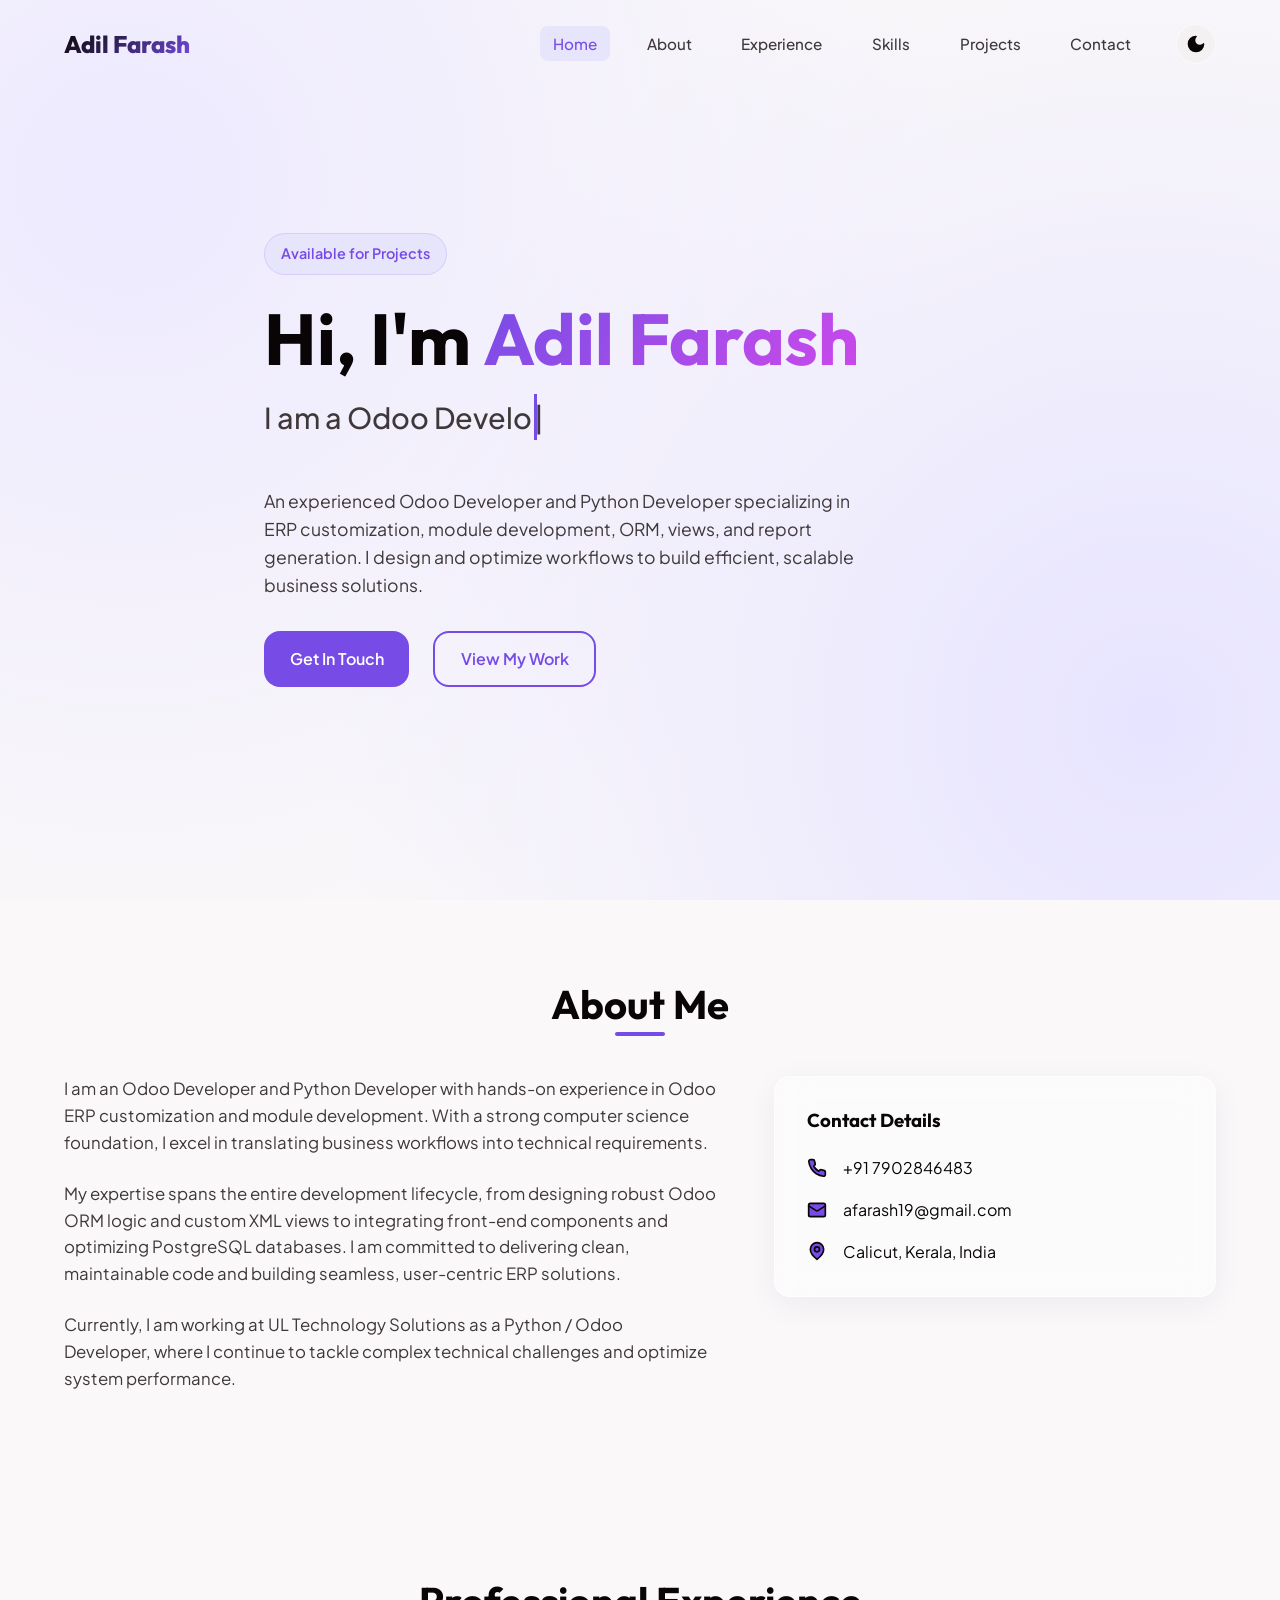
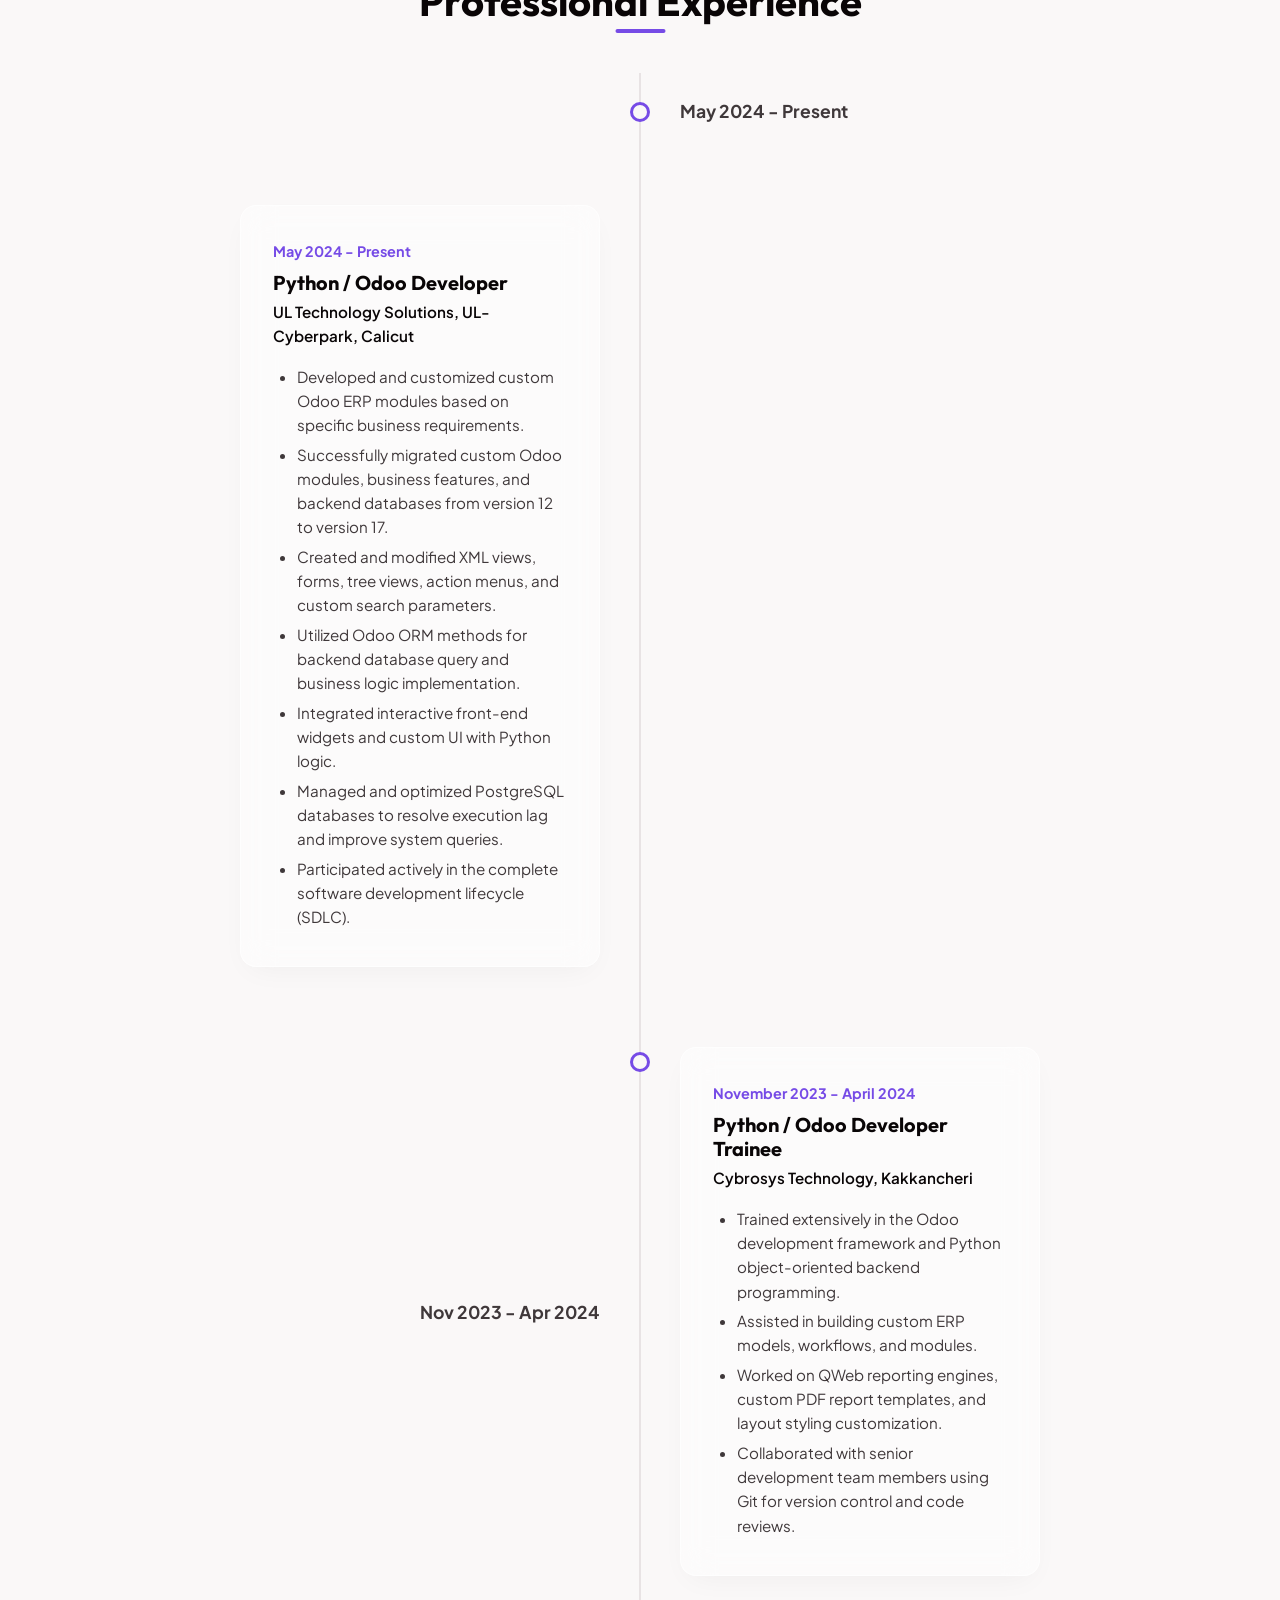
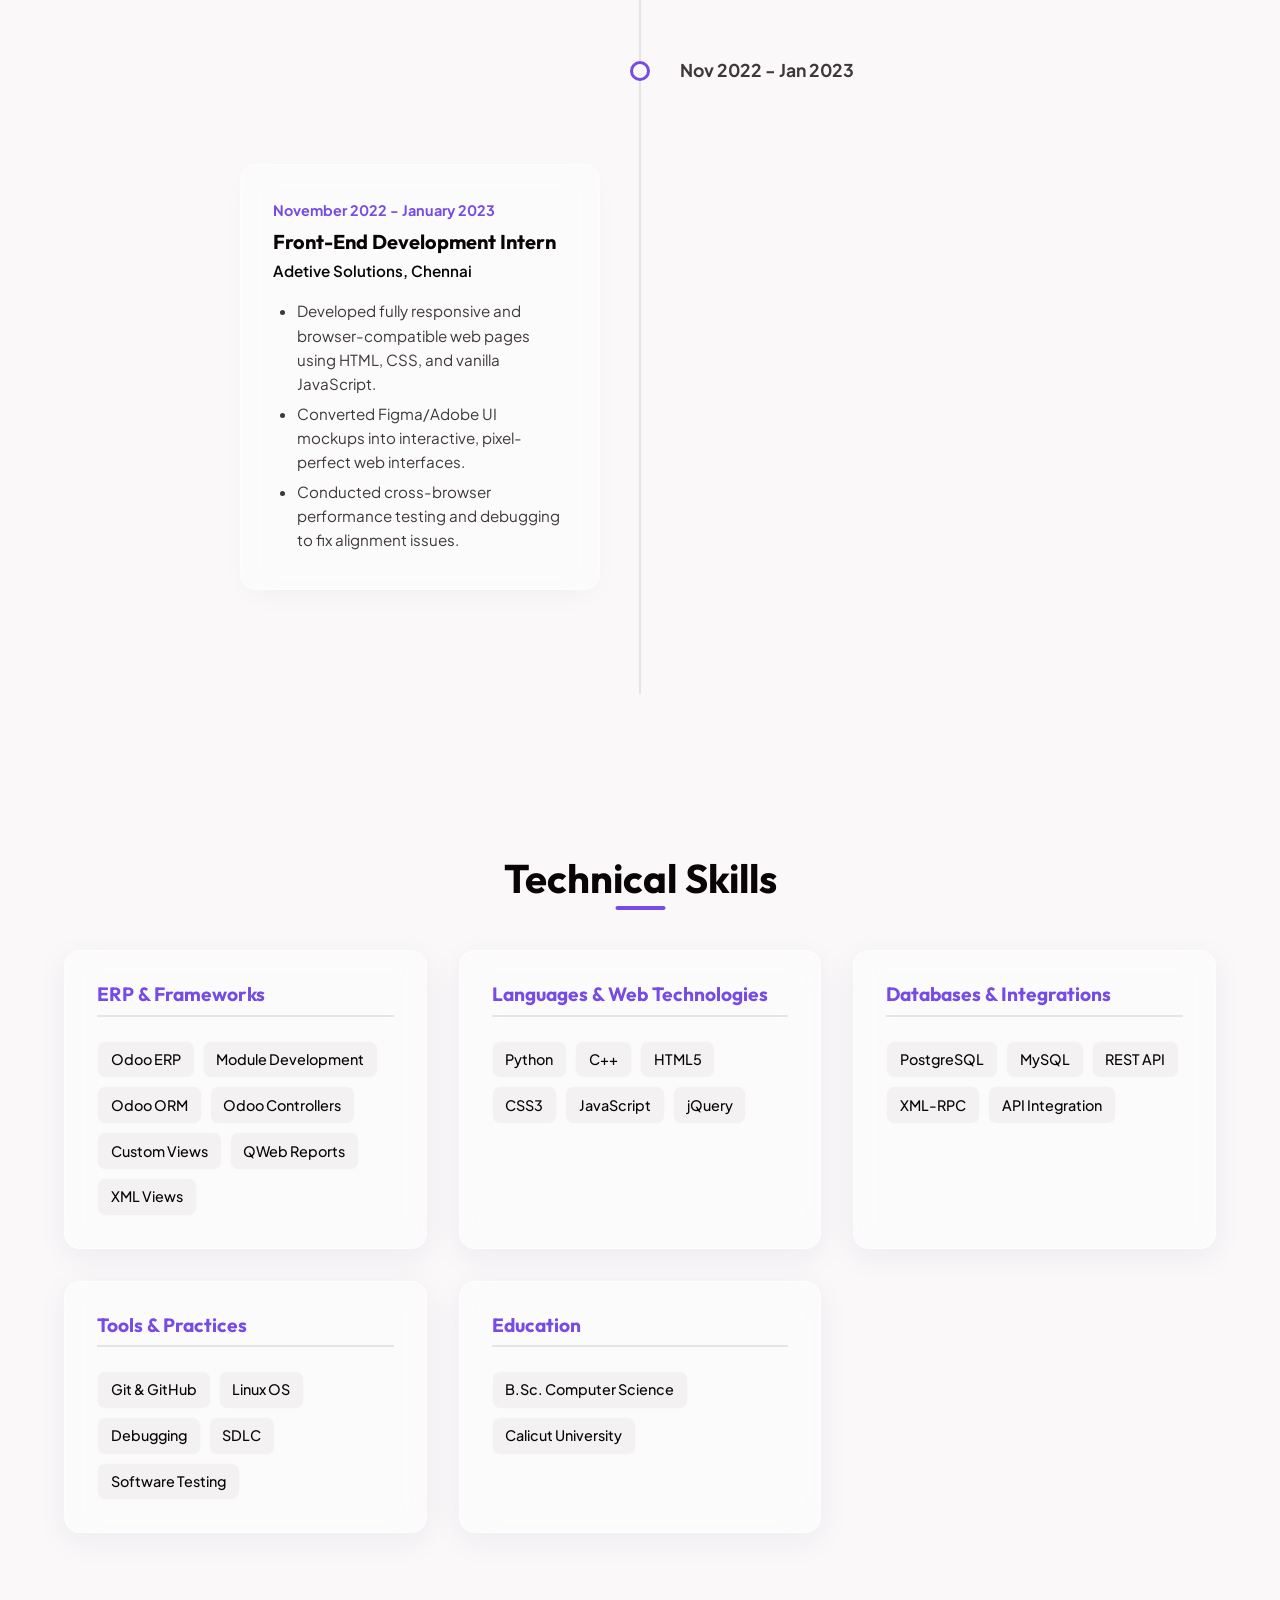
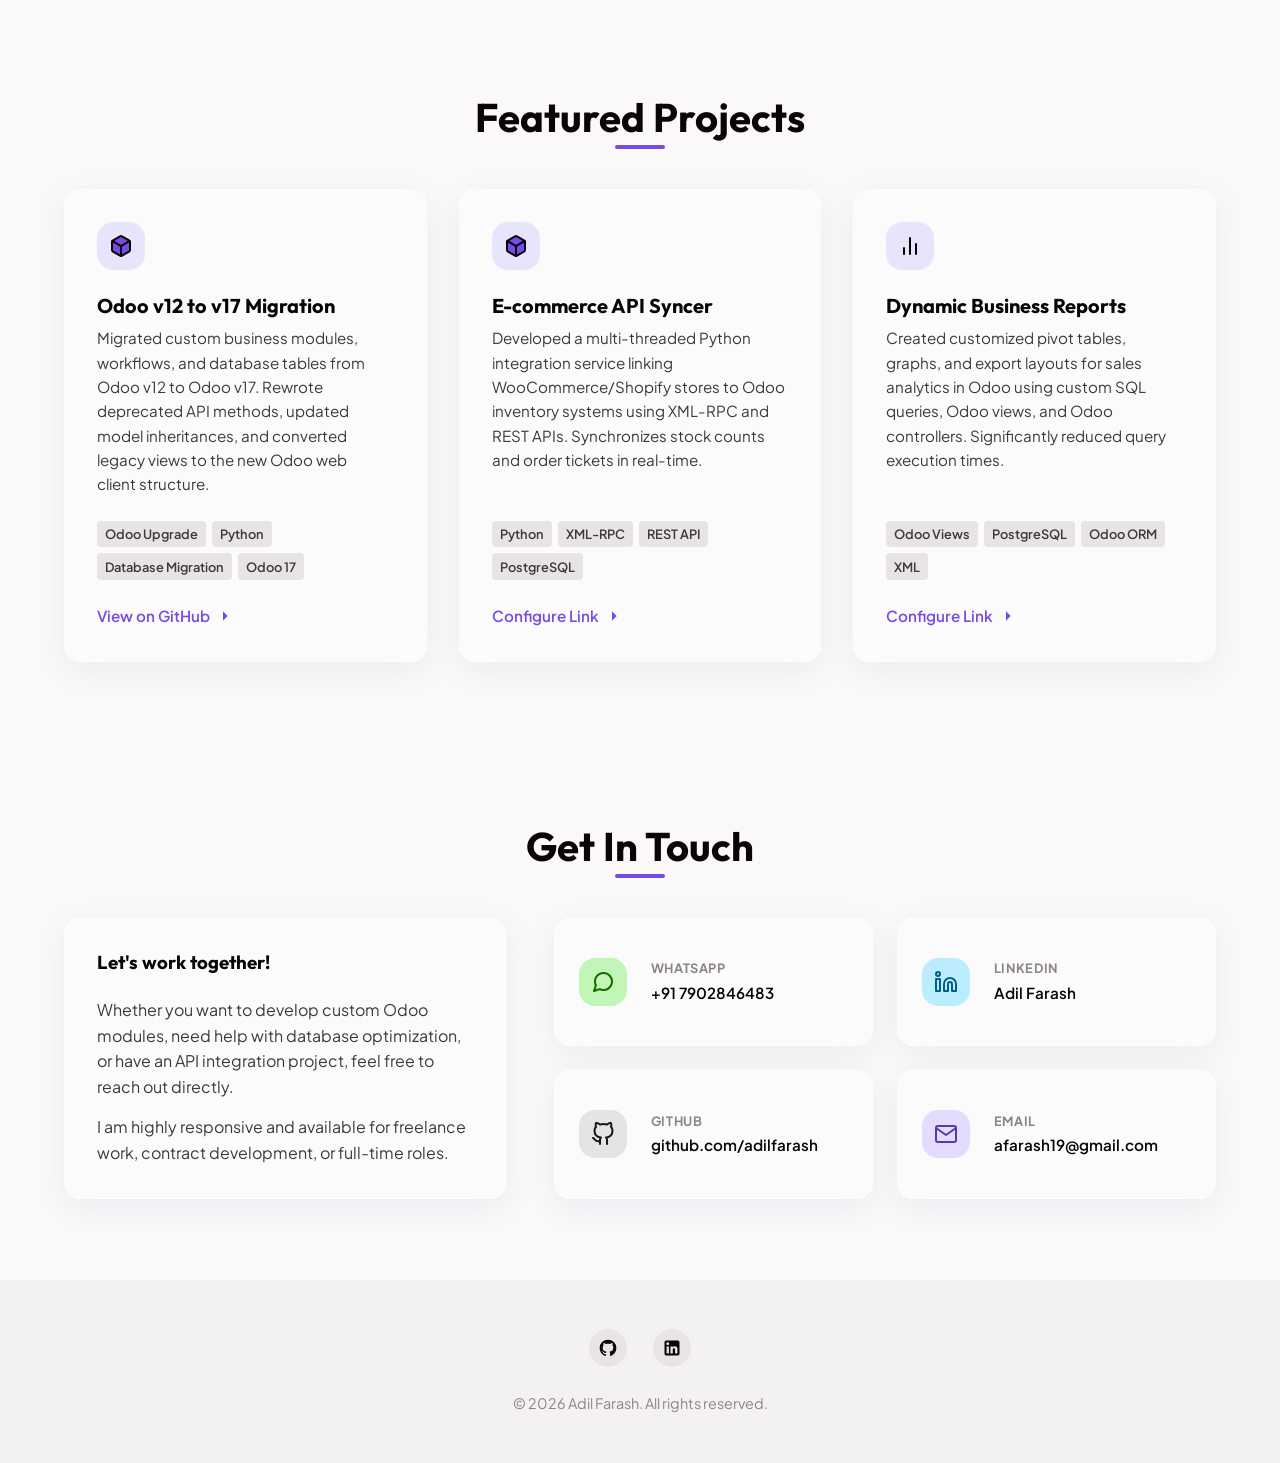
==== index.html @ 7dd80945 "Highlight Odoo v12 to v17 migration in experience and featured projects" ====
<!DOCTYPE html>
<html lang="en">
<head>
  <meta charset="UTF-8">
  <meta name="viewport" content="width=device-width, initial-scale=1.0">
  <title>Adil Farash | Odoo & Python Developer Portfolio</title>
  <meta name="description" content="Portfolio of Adil Farash, experienced Odoo & Python Developer. Specializing in ERP customization, module development, ORM, and front-end integration.">
  
  <!-- Prevent FOUC: Declare supported themes -->
  <meta name="color-scheme" content="light dark">
  
  <!-- Inline script to load initial theme preference before body rendering starts -->
  <script>
    {
      const savedTheme = localStorage.getItem('color-scheme');
      const systemDark = window.matchMedia('(prefers-color-scheme: dark)').matches;
      const theme = savedTheme || (systemDark ? 'dark' : 'light');
      document.documentElement.setAttribute('data-theme', theme);
    }
  </script>

  <link rel="stylesheet" href="style.css">
</head>
<body>

  <!-- HEADER / NAVBAR -->
  <header>
    <div class="container nav-container">
      <a href="#" class="logo">Adil Farash</a>
      
      <nav class="nav-menu" aria-label="Main Navigation">
        <ul class="nav-links">
          <li><a href="#hero" class="active">Home</a></li>
          <li><a href="#about">About</a></li>
          <li><a href="#experience">Experience</a></li>
          <li><a href="#skills">Skills</a></li>
          <li><a href="#projects">Projects</a></li>
          <li><a href="#contact">Contact</a></li>
        </ul>

        <!-- Theme Toggle Button -->
        <button id="theme-toggle" aria-label="Switch theme" type="button">
          <!-- Sun Icon (shown in dark mode) -->
          <svg class="sun-icon" viewBox="0 0 24 24" fill="none" stroke="currentColor" stroke-width="2" stroke-linecap="round" stroke-linejoin="round">
            <circle cx="12" cy="12" r="4"></circle>
            <path d="M12 2v2M12 20v2M4.93 4.93l1.41 1.41M17.66 17.66l1.41 1.41M2 12h2M20 12h2M6.34 17.66l-1.41 1.41M19.07 4.93l-1.41 1.41"></path>
          </svg>
          <!-- Moon Icon (shown in light mode) -->
          <svg class="moon-icon" viewBox="0 0 24 24" fill="none" stroke="currentColor" stroke-width="2" stroke-linecap="round" stroke-linejoin="round">
            <path d="M12 3a6 6 0 0 0 9 9 9 9 0 1 1-9-9Z"></path>
          </svg>
        </button>

        <!-- Mobile Menu Toggle Button -->
        <button id="mobile-menu-toggle" aria-expanded="false" aria-label="Toggle navigation menu" type="button">
          <span></span>
          <span></span>
          <span></span>
        </button>
      </nav>
    </div>
  </header>

  <main>
    
    <!-- HERO SECTION -->
    <section id="hero" class="hero-section">
      <div class="container hero-content">
        <div class="hero-badge">Available for Projects</div>
        <h1 class="hero-title">Hi, I'm <span>Adil Farash</span></h1>
        <div class="hero-subtitle">I am a <span id="typing-text">Odoo Developer</span><span class="cursor">|</span></div>
        <p class="hero-description">
          An experienced Odoo Developer and Python Developer specializing in ERP customization, module development, ORM, views, and report generation. I design and optimize workflows to build efficient, scalable business solutions.
        </p>
        <div class="hero-actions">
          <a href="#contact" class="btn btn-primary">Get In Touch</a>
          <a href="#experience" class="btn btn-outline">View My Work</a>
        </div>
      </div>
    </section>

    <!-- ABOUT SECTION -->
    <section id="about">
      <div class="container">
        <h2 class="section-title">About Me</h2>
        <div class="about-grid">
          <div class="about-text">
            <p>
              I am an Odoo Developer and Python Developer with hands-on experience in Odoo ERP customization and module development. With a strong computer science foundation, I excel in translating business workflows into technical requirements.
            </p>
            <p>
              My expertise spans the entire development lifecycle, from designing robust Odoo ORM logic and custom XML views to integrating front-end components and optimizing PostgreSQL databases. I am committed to delivering clean, maintainable code and building seamless, user-centric ERP solutions.
            </p>
            <p>
              Currently, I am working at UL Technology Solutions as a Python / Odoo Developer, where I continue to tackle complex technical challenges and optimize system performance.
            </p>
          </div>
          
          <div class="glass-card contact-info-card">
            <h3>Contact Details</h3>
            <ul class="contact-info-list">
              <li class="contact-info-item">
                <svg viewBox="0 0 24 24" fill="none" stroke="currentColor" stroke-width="2" stroke-linecap="round" stroke-linejoin="round">
                  <path d="M22 16.92v3a2 2 0 0 1-2.18 2 19.79 19.79 0 0 1-8.63-3.07 19.5 19.5 0 0 1-6-6 19.79 19.79 0 0 1-3.07-8.67A2 2 0 0 1 4.11 2h3a2 2 0 0 1 2 1.72 12.84 12.84 0 0 0 .7 2.81 2 2 0 0 1-.45 2.11L8.09 9.91a16 16 0 0 0 6 6l1.27-1.27a2 2 0 0 1 2.11-.45 12.84 12.84 0 0 0 2.81.7A2 2 0 0 1 22 16.92z"></path>
                </svg>
                <span>+91 7902846483</span>
              </li>
              <li class="contact-info-item">
                <svg viewBox="0 0 24 24" fill="none" stroke="currentColor" stroke-width="2" stroke-linecap="round" stroke-linejoin="round">
                  <rect width="20" height="16" x="2" y="4" rx="2"></rect>
                  <path d="m22 7-8.97 5.7a1.94 1.94 0 0 1-2.06 0L2 7"></path>
                </svg>
                <span>afarash19@gmail.com</span>
              </li>
              <li class="contact-info-item">
                <svg viewBox="0 0 24 24" fill="none" stroke="currentColor" stroke-width="2" stroke-linecap="round" stroke-linejoin="round">
                  <path d="M20 10c0 6-8 12-8 12s-8-6-8-12a8 8 0 0 1 16 0Z"></path>
                  <circle cx="12" cy="10" r="3"></circle>
                </svg>
                <span>Calicut, Kerala, India</span>
              </li>
            </ul>
          </div>
        </div>
      </div>
    </section>

    <!-- EXPERIENCE SECTION -->
    <section id="experience" class="container">
      <h2 class="section-title">Professional Experience</h2>
      <div class="timeline">
        
        <!-- Experience 1 -->
        <div class="timeline-item">
          <div class="timeline-marker"></div>
          <div class="timeline-date-label">May 2024 - Present</div>
          <div class="timeline-content">
            <span class="timeline-date">May 2024 - Present</span>
            <h3 class="timeline-title">Python / Odoo Developer</h3>
            <div class="timeline-company">UL Technology Solutions, UL-Cyberpark, Calicut</div>
            <ul class="timeline-details">
              <li>Developed and customized custom Odoo ERP modules based on specific business requirements.</li>
              <li>Successfully migrated custom Odoo modules, business features, and backend databases from version 12 to version 17.</li>
              <li>Created and modified XML views, forms, tree views, action menus, and custom search parameters.</li>
              <li>Utilized Odoo ORM methods for backend database query and business logic implementation.</li>
              <li>Integrated interactive front-end widgets and custom UI with Python logic.</li>
              <li>Managed and optimized PostgreSQL databases to resolve execution lag and improve system queries.</li>
              <li>Participated actively in the complete software development lifecycle (SDLC).</li>
            </ul>
          </div>
        </div>

        <!-- Experience 2 -->
        <div class="timeline-item">
          <div class="timeline-marker"></div>
          <div class="timeline-date-label">Nov 2023 - Apr 2024</div>
          <div class="timeline-content">
            <span class="timeline-date">November 2023 - April 2024</span>
            <h3 class="timeline-title">Python / Odoo Developer Trainee</h3>
            <div class="timeline-company">Cybrosys Technology, Kakkancheri</div>
            <ul class="timeline-details">
              <li>Trained extensively in the Odoo development framework and Python object-oriented backend programming.</li>
              <li>Assisted in building custom ERP models, workflows, and modules.</li>
              <li>Worked on QWeb reporting engines, custom PDF report templates, and layout styling customization.</li>
              <li>Collaborated with senior development team members using Git for version control and code reviews.</li>
            </ul>
          </div>
        </div>

        <!-- Experience 3 -->
        <div class="timeline-item">
          <div class="timeline-marker"></div>
          <div class="timeline-date-label">Nov 2022 - Jan 2023</div>
          <div class="timeline-content">
            <span class="timeline-date">November 2022 - January 2023</span>
            <h3 class="timeline-title">Front-End Development Intern</h3>
            <div class="timeline-company">Adetive Solutions, Chennai</div>
            <ul class="timeline-details">
              <li>Developed fully responsive and browser-compatible web pages using HTML, CSS, and vanilla JavaScript.</li>
              <li>Converted Figma/Adobe UI mockups into interactive, pixel-perfect web interfaces.</li>
              <li>Conducted cross-browser performance testing and debugging to fix alignment issues.</li>
            </ul>
          </div>
        </div>

      </div>
    </section>

    <!-- SKILLS SECTION -->
    <section id="skills">
      <div class="container">
        <h2 class="section-title">Technical Skills</h2>
        <div class="skills-container">
          
          <!-- Category 1 -->
          <div class="glass-card skills-category">
            <h3>ERP & Frameworks</h3>
            <div class="skills-list">
              <span class="skill-badge">Odoo ERP</span>
              <span class="skill-badge">Module Development</span>
              <span class="skill-badge">Odoo ORM</span>
              <span class="skill-badge">Odoo Controllers</span>
              <span class="skill-badge">Custom Views</span>
              <span class="skill-badge">QWeb Reports</span>
              <span class="skill-badge">XML Views</span>
            </div>
          </div>

          <!-- Category 2 -->
          <div class="glass-card skills-category">
            <h3>Languages & Web Technologies</h3>
            <div class="skills-list">
              <span class="skill-badge">Python</span>
              <span class="skill-badge">C++</span>
              <span class="skill-badge">HTML5</span>
              <span class="skill-badge">CSS3</span>
              <span class="skill-badge">JavaScript</span>
              <span class="skill-badge">jQuery</span>
            </div>
          </div>

          <!-- Category 3 -->
          <div class="glass-card skills-category">
            <h3>Databases & Integrations</h3>
            <div class="skills-list">
              <span class="skill-badge">PostgreSQL</span>
              <span class="skill-badge">MySQL</span>
              <span class="skill-badge">REST API</span>
              <span class="skill-badge">XML-RPC</span>
              <span class="skill-badge">API Integration</span>
            </div>
          </div>

          <!-- Category 4 -->
          <div class="glass-card skills-category">
            <h3>Tools & Practices</h3>
            <div class="skills-list">
              <span class="skill-badge">Git & GitHub</span>
              <span class="skill-badge">Linux OS</span>
              <span class="skill-badge">Debugging</span>
              <span class="skill-badge">SDLC</span>
              <span class="skill-badge">Software Testing</span>
            </div>
          </div>

          <!-- Category 5 -->
          <div class="glass-card skills-category">
            <h3>Education</h3>
            <div class="skills-list">
              <span class="skill-badge">B.Sc. Computer Science</span>
              <span class="skill-badge">Calicut University</span>
            </div>
          </div>

        </div>
      </div>
    </section>

    <!-- PROJECTS SECTION -->
    <section id="projects" class="container">
      <h2 class="section-title">Featured Projects</h2>
      <div class="projects-grid">
        
        <!-- Project 1 -->
        <div class="glass-card project-card">
          <div class="project-icon">
            <svg viewBox="0 0 24 24" fill="none" stroke="currentColor" stroke-width="2" stroke-linecap="round" stroke-linejoin="round">
              <path d="M21 16V8a2 2 0 0 0-1-1.73l-7-4a2 2 0 0 0-2 0l-7 4A2 2 0 0 0 3 8v8a2 2 0 0 0 1 1.73l7 4a2 2 0 0 0 2 0l7-4A2 2 0 0 0 21 16z"></path>
              <polyline points="3.27 6.96 12 12.01 20.73 6.96"></polyline>
              <line x1="12" y1="22.08" x2="12" y2="12"></line>
            </svg>
          </div>
          <h3 class="project-title">Odoo v12 to v17 Migration</h3>
          <p class="project-desc">
            Migrated custom business modules, workflows, and database tables from Odoo v12 to Odoo v17. Rewrote deprecated API methods, updated model inheritances, and converted legacy views to the new Odoo web client structure.
          </p>
          <div class="project-tags">
            <span class="project-tag">Odoo Upgrade</span>
            <span class="project-tag">Python</span>
            <span class="project-tag">Database Migration</span>
            <span class="project-tag">Odoo 17</span>
          </div>
          <a href="https://github.com/adilfarash/odoo-17-" target="_blank" rel="noopener noreferrer" class="project-link">
            View on GitHub
            <svg viewBox="0 0 24 24"><path d="M5 12h14M12 5l7 7-7 7"/></svg>
          </a>
        </div>

        <!-- Project 2 -->
        <div class="glass-card project-card">
          <div class="project-icon">
            <svg viewBox="0 0 24 24" fill="none" stroke="currentColor" stroke-width="2" stroke-linecap="round" stroke-linejoin="round">
              <path d="M21 16V8a2 2 0 0 0-1-1.73l-7-4a2 2 0 0 0-2 0l-7 4A2 2 0 0 0 3 8v8a2 2 0 0 0 1 1.73l7 4a2 2 0 0 0 2 0l7-4A2 2 0 0 0 21 16z"></path>
              <polyline points="3.27 6.96 12 12.01 20.73 6.96"></polyline>
              <line x1="12" y1="22.08" x2="12" y2="12"></line>
            </svg>
          </div>
          <h3 class="project-title">E-commerce API Syncer</h3>
          <p class="project-desc">
            Developed a multi-threaded Python integration service linking WooCommerce/Shopify stores to Odoo inventory systems using XML-RPC and REST APIs. Synchronizes stock counts and order tickets in real-time.
          </p>
          <div class="project-tags">
            <span class="project-tag">Python</span>
            <span class="project-tag">XML-RPC</span>
            <span class="project-tag">REST API</span>
            <span class="project-tag">PostgreSQL</span>
          </div>
          <a href="#" class="project-link">
            Configure Link
            <svg viewBox="0 0 24 24"><path d="M5 12h14M12 5l7 7-7 7"/></svg>
          </a>
        </div>

        <!-- Project 3 -->
        <div class="glass-card project-card">
          <div class="project-icon">
            <svg viewBox="0 0 24 24" fill="none" stroke="currentColor" stroke-width="2" stroke-linecap="round" stroke-linejoin="round">
              <line x1="18" y1="20" x2="18" y2="10"></line>
              <line x1="12" y1="20" x2="12" y2="4"></line>
              <line x1="6" y1="20" x2="6" y2="14"></line>
            </svg>
          </div>
          <h3 class="project-title">Dynamic Business Reports</h3>
          <p class="project-desc">
            Created customized pivot tables, graphs, and export layouts for sales analytics in Odoo using custom SQL queries, Odoo views, and Odoo controllers. Significantly reduced query execution times.
          </p>
          <div class="project-tags">
            <span class="project-tag">Odoo Views</span>
            <span class="project-tag">PostgreSQL</span>
            <span class="project-tag">Odoo ORM</span>
            <span class="project-tag">XML</span>
          </div>
          <a href="#" class="project-link">
            Configure Link
            <svg viewBox="0 0 24 24"><path d="M5 12h14M12 5l7 7-7 7"/></svg>
          </a>
        </div>

      </div>
    </section>

    <!-- CONTACT SECTION -->
    <section id="contact" class="container">
      <h2 class="section-title">Get In Touch</h2>
      <div class="contact-container">
        
        <!-- Info Card -->
        <div class="glass-card contact-info-card">
          <h3>Let's work together!</h3>
          <p>
            Whether you want to develop custom Odoo modules, need help with database optimization, or have an API integration project, feel free to reach out directly.
          </p>
          <p style="margin-top: 15px;">
            I am highly responsive and available for freelance work, contract development, or full-time roles.
          </p>
        </div>

        <!-- Contact Channels Grid -->
        <div class="contact-links-grid">
          
          <!-- WhatsApp Link -->
          <a href="https://wa.me/917902846483" target="_blank" rel="noopener noreferrer" class="glass-card contact-link-item" aria-label="Chat on WhatsApp">
            <div class="contact-item-icon whatsapp-icon">
              <svg viewBox="0 0 24 24" fill="none" stroke="currentColor" stroke-width="2" stroke-linecap="round" stroke-linejoin="round">
                <path d="M21 11.5a8.38 8.38 0 0 1-.9 3.8 8.5 8.5 0 0 1-7.6 4.7 8.38 8.38 0 0 1-3.8-.9L3 21l1.9-5.7a8.38 8.38 0 0 1-.9-3.8 8.5 8.5 0 0 1 4.7-7.6 8.38 8.38 0 0 1 3.8-.9h.5a8.48 8.48 0 0 1 8 8v.5z"></path>
              </svg>
            </div>
            <div class="contact-item-info">
              <span class="contact-item-label">WhatsApp</span>
              <span class="contact-item-value">+91 7902846483</span>
            </div>
          </a>

          <!-- LinkedIn Link -->
          <a href="https://linkedin.com/in/adil-farash-67400a255" target="_blank" rel="noopener noreferrer" class="glass-card contact-link-item" aria-label="Connect on LinkedIn">
            <div class="contact-item-icon linkedin-icon">
              <svg viewBox="0 0 24 24" fill="none" stroke="currentColor" stroke-width="2" stroke-linecap="round" stroke-linejoin="round">
                <path d="M16 8a6 6 0 0 1 6 6v7h-4v-7a2 2 0 0 0-2-2 2 2 0 0 0-2 2v7h-4v-7a6 6 0 0 1 6-6z"></path>
                <rect x="2" y="9" width="4" height="12"></rect>
                <circle cx="4" cy="4" r="2"></circle>
              </svg>
            </div>
            <div class="contact-item-info">
              <span class="contact-item-label">LinkedIn</span>
              <span class="contact-item-value">Adil Farash</span>
            </div>
          </a>

          <!-- GitHub Link -->
          <a href="https://github.com/adilfarash" target="_blank" rel="noopener noreferrer" class="glass-card contact-link-item" aria-label="Follow on GitHub">
            <div class="contact-item-icon github-icon">
              <svg viewBox="0 0 24 24" fill="none" stroke="currentColor" stroke-width="2" stroke-linecap="round" stroke-linejoin="round">
                <path d="M9 19c-5 1.5-5-2.5-7-3m14 6v-3.87a3.37 3.37 0 0 0-.94-2.61c3.14-.35 6.44-1.54 6.44-7A5.44 5.44 0 0 0 20 4.77 5.07 5.07 0 0 0 19.91 1S18.73.65 16 2.48a13.38 13.38 0 0 0-7 0C6.27.65 5.09 1 5.09 1A5.07 5.07 0 0 0 5 4.77a5.44 5.44 0 0 0-1.5 3.78c0 5.42 3.3 6.61 6.44 7A3.37 3.37 0 0 0 9 18.13V22"></path>
              </svg>
            </div>
            <div class="contact-item-info">
              <span class="contact-item-label">GitHub</span>
              <span class="contact-item-value">github.com/adilfarash</span>
            </div>
          </a>

          <!-- Email Link -->
          <a href="mailto:afarash19@gmail.com" class="glass-card contact-link-item" aria-label="Send Email">
            <div class="contact-item-icon email-icon">
              <svg viewBox="0 0 24 24" fill="none" stroke="currentColor" stroke-width="2" stroke-linecap="round" stroke-linejoin="round">
                <path d="M4 4h16c1.1 0 2 .9 2 2v12c0 1.1-.9 2-2 2H4c-1.1 0-2-.9-2-2V6c0-1.1.9-2 2-2z"></path>
                <polyline points="22,6 12,13 2,6"></polyline>
              </svg>
            </div>
            <div class="contact-item-info">
              <span class="contact-item-label">Email</span>
              <span class="contact-item-value">afarash19@gmail.com</span>
            </div>
          </a>

        </div>

      </div>
    </section>

  </main>

  <!-- FOOTER -->
  <footer>
    <div class="container footer-container">
      <div class="footer-socials">
        <!-- GitHub Link -->
        <a href="https://github.com/adilfarash" target="_blank" rel="noopener noreferrer" aria-label="GitHub Profile">
          <svg viewBox="0 0 24 24">
            <path d="M12 2A10 10 0 0 0 2 12c0 4.42 2.87 8.17 6.84 9.5.5.08.66-.23.66-.5v-1.69c-2.77.6-3.36-1.34-3.36-1.34-.46-1.16-1.11-1.47-1.11-1.47-.9-.62.07-.6.07-.6 1 .07 1.53 1.03 1.53 1.03.9 1.52 2.34 1.07 2.91.83.1-.65.35-1.09.63-1.34-2.22-.25-4.55-1.11-4.55-4.92 0-1.11.38-2 1.03-2.71-.1-.25-.45-1.29.1-2.64 0 0 .84-.27 2.75 1.02.79-.22 1.65-.33 2.5-.33.85 0 1.71.11 2.5.33 1.91-1.29 2.75-1.02 2.75-1.02.55 1.35.2 2.39.1 2.64.65.71 1.03 1.6 1.03 2.71 0 3.82-2.34 4.66-4.57 4.91.36.31.69.92.69 1.85V21c0 .27.16.59.67.5C19.14 20.16 22 16.42 22 12A10 10 0 0 0 12 2z"/>
          </svg>
        </a>
        <!-- LinkedIn Link -->
        <a href="https://linkedin.com/in/adil-farash-67400a255" target="_blank" rel="noopener noreferrer" aria-label="LinkedIn Profile">
          <svg viewBox="0 0 24 24">
            <path d="M19 3a2 2 0 0 1 2 2v14a2 2 0 0 1-2 2H5a2 2 0 0 1-2-2V5a2 2 0 0 1 2-2h14m-.5 15.5v-5.3a3.26 3.26 0 0 0-3.26-3.26c-.85 0-1.84.52-2.32 1.3v-1.11h-2.79v8.37h2.79v-4.93c0-.77.62-1.4 1.39-1.4a1.4 1.4 0 0 1 1.4 1.4v4.93h2.79M6.88 8.56a1.68 1.68 0 0 0 1.68-1.68c0-.93-.75-1.69-1.68-1.69a1.69 1.69 0 0 0-1.69 1.69c0 .93.76 1.68 1.69 1.68m1.39 9.94v-8.37H5.5v8.37h2.77z"/>
          </svg>
        </a>
      </div>
      <p class="footer-copy">&copy; 2026 Adil Farash. All rights reserved.</p>
    </div>
  </footer>

  <script src="script.js"></script>
</body>
</html>
---- style.css ----
/* Import modern google fonts */
@import url('https://fonts.googleapis.com/css2?family=Plus+Jakarta+Sans:wght@300;400;500;600;700;800&family=Outfit:wght@300;400;500;600;700;800&display=swap');

/* Setup Cascade Layers */
@layer reset, base, theme, components, utilities;

@layer reset {
  /* Box sizing and margin resets */
  *, *::before, *::after {
    box-sizing: border-box;
    margin: 0;
    padding: 0;
  }

  html {
    scroll-behavior: smooth;
    /* Optimize rendering */
    text-rendering: optimizeLegibility;
    -webkit-font-smoothing: antialiased;
    -moz-osx-font-smoothing: grayscale;
  }

  body {
    font-family: 'Plus Jakarta Sans', sans-serif;
    line-height: 1.6;
    overflow-x: hidden;
  }

  img, svg {
    display: block;
    max-width: 100%;
    height: auto;
  }

  button, input, textarea, select {
    font: inherit;
    color: inherit;
    background: none;
    border: none;
  }

  a {
    text-decoration: none;
    color: inherit;
  }

  ul {
    list-style: none;
  }
}

@layer base {
  :root {
    /* Fonts definitions */
    --font-heading: 'Outfit', sans-serif;
    --font-body: 'Plus Jakarta Sans', sans-serif;

    /* Base spacing sizes */
    --space-xs: 0.5rem;
    --space-sm: 1rem;
    --space-md: 1.5rem;
    --space-lg: 2rem;
    --space-xl: 3rem;
    --space-xxl: 5rem;

    /* Base border radius */
    --radius-sm: 8px;
    --radius-md: 16px;
    --radius-lg: 24px;
    --radius-full: 9999px;

    /* Literal Theme colors in OKLCH */
    --color-violet-50: oklch(96.5% 0.015 290);
    --color-violet-100: oklch(93% 0.03 290);
    --color-violet-500: oklch(55% 0.22 290);
    --color-violet-600: oklch(47% 0.22 290);
    --color-violet-700: oklch(40% 0.2 290);
    --color-violet-950: oklch(18% 0.08 290);

    --color-gray-50: oklch(98% 0.002 0);
    --color-gray-100: oklch(96% 0.003 0);
    --color-gray-200: oklch(92% 0.005 0);
    --color-gray-300: oklch(87% 0.007 0);
    --color-gray-400: oklch(75% 0.01 0);
    --color-gray-500: oklch(62% 0.01 0);
    --color-gray-600: oklch(48% 0.01 0);
    --color-gray-700: oklch(35% 0.01 0);
    --color-gray-800: oklch(25% 0.01 0);
    --color-gray-900: oklch(18% 0.01 0);
    --color-gray-950: oklch(12% 0.01 0);

    /* Light Theme Semantics (default) */
    --bg-primary: var(--color-gray-50);
    --bg-secondary: var(--color-gray-100);
    --bg-tertiary: var(--color-gray-200);
    
    --text-primary: var(--color-gray-950);
    --text-secondary: var(--color-gray-700);
    --text-muted: var(--color-gray-500);

    --accent: var(--color-violet-500);
    --accent-hover: var(--color-violet-600);
    --accent-light: var(--color-violet-100);

    /* Glassmorphic variables */
    --glass-bg: rgba(255, 255, 255, 0.45);
    --glass-border: rgba(255, 255, 255, 0.6);
    --glass-shadow: 0 8px 32px 0 rgba(31, 38, 135, 0.06);
    --blur-val: 16px;

    /* Card shadows */
    --card-shadow: 0 10px 30px -10px rgba(0, 0, 0, 0.05);

    /* Transitions definitions */
    --transition-fast: 0.2s ease;
    --transition-normal: 0.3s cubic-bezier(0.4, 0, 0.2, 1);
    --transition-slow: 0.5s ease;
    
    /* Layout Max Width */
    --container-max: 1200px;
    
    /* Browser UI */
    accent-color: var(--accent);
    scrollbar-width: thin;
    scrollbar-color: var(--text-muted) var(--bg-secondary);
    color-scheme: light dark;
  }

  /* Dark Theme overrides when data-theme="dark" */
  [data-theme="dark"] {
    --bg-primary: var(--color-gray-950);
    --bg-secondary: var(--color-gray-900);
    --bg-tertiary: var(--color-gray-800);
    
    --text-primary: var(--color-gray-50);
    --text-secondary: var(--color-gray-300);
    --text-muted: var(--color-gray-500);

    --accent: var(--color-violet-500);
    --accent-hover: var(--color-violet-600);
    --accent-light: var(--color-violet-950);

    --glass-bg: rgba(18, 18, 18, 0.6);
    --glass-border: rgba(255, 255, 255, 0.08);
    --glass-shadow: 0 8px 32px 0 rgba(0, 0, 0, 0.4);

    --card-shadow: 0 10px 30px -10px rgba(0, 0, 0, 0.3);
  }

  body {
    background-color: var(--bg-primary);
    color: var(--text-primary);
    transition: background-color var(--transition-normal), color var(--transition-normal);
  }

  h1, h2, h3, h4 {
    font-family: var(--font-heading);
    font-weight: 700;
    line-height: 1.2;
    color: var(--text-primary);
  }

  p {
    color: var(--text-secondary);
    text-wrap: pretty;
  }
}

@layer components {
  /* Container layout */
  .container {
    width: 100%;
    max-width: var(--container-max);
    margin-inline: auto;
    padding-inline: var(--space-md);
  }

  /* Visual Separation Wrapper */
  section {
    padding-block: var(--space-xxl);
    position: relative;
  }

  /* Section Title */
  .section-title {
    font-size: clamp(1.8rem, 1.2rem + 3vw, 2.5rem);
    text-align: center;
    margin-bottom: var(--space-xl);
    position: relative;
    display: inline-block;
    left: 50%;
    transform: translateX(-50%);
  }

  .section-title::after {
    content: '';
    position: absolute;
    bottom: -8px;
    left: 50%;
    transform: translateX(-50%);
    width: 50px;
    height: 4px;
    background-color: var(--accent);
    border-radius: var(--radius-full);
    transition: width var(--transition-normal);
  }

  section:hover .section-title::after {
    width: 80px;
  }

  /* BUTTONS */
  .btn {
    display: inline-flex;
    align-items: center;
    justify-content: center;
    gap: var(--space-xs);
    padding: 0.8rem 1.6rem;
    border-radius: var(--radius-md);
    font-weight: 600;
    cursor: pointer;
    transition: all var(--transition-fast);
    min-block-size: 44px;
    text-align: center;
  }

  .btn-primary {
    background-color: var(--accent);
    color: white;
  }

  .btn-primary:hover:not(:disabled) {
    background-color: var(--accent-hover);
    transform: translateY(-2px);
    box-shadow: 0 4px 12px oklch(from var(--accent) l c h / 0.3);
  }

  .btn-primary:active:not(:disabled) {
    transform: translateY(0);
  }

  .btn-outline {
    border: 2px solid var(--accent);
    color: var(--accent);
  }

  .btn-outline:hover {
    background-color: var(--accent);
    color: white;
    transform: translateY(-2px);
  }

  .btn-outline:active {
    transform: translateY(0);
  }

  /* GLASS CARD */
  .glass-card {
    background: var(--glass-bg);
    border: 1px solid var(--glass-border);
    backdrop-filter: blur(var(--blur-val));
    -webkit-backdrop-filter: blur(var(--blur-val));
    border-radius: var(--radius-md);
    box-shadow: var(--glass-shadow);
    padding: var(--space-lg);
    transition: transform var(--transition-normal), box-shadow var(--transition-normal), border-color var(--transition-normal);
  }

  .glass-card:hover {
    transform: translateY(-5px);
    border-color: oklch(from var(--accent) l c h / 0.2);
  }

  /* HEADER & NAVIGATION */
  header {
    position: fixed;
    top: 0;
    left: 0;
    width: 100%;
    z-index: 1000;
    transition: background-color var(--transition-normal), padding var(--transition-normal), box-shadow var(--transition-normal);
    padding-block: var(--space-md);
    border-bottom: 1px solid transparent;
  }

  header.header-scrolled {
    background-color: var(--glass-bg);
    backdrop-filter: blur(var(--blur-val));
    -webkit-backdrop-filter: blur(var(--blur-val));
    box-shadow: var(--glass-shadow);
    padding-block: var(--space-sm);
    border-bottom: 1px solid var(--glass-border);
  }

  .nav-container {
    display: flex;
    justify-content: space-between;
    align-items: center;
  }

  .logo {
    font-family: var(--font-heading);
    font-size: 1.5rem;
    font-weight: 800;
    background: linear-gradient(135deg, var(--text-primary), var(--accent));
    -webkit-background-clip: text;
    -webkit-text-fill-color: transparent;
    transition: opacity var(--transition-fast);
  }

  .logo:hover {
    opacity: 0.8;
  }

  .nav-menu {
    display: flex;
    align-items: center;
    gap: var(--space-lg);
  }

  .nav-links {
    display: flex;
    gap: var(--space-md);
  }

  .nav-links a {
    font-size: 0.95rem;
    font-weight: 500;
    color: var(--text-secondary);
    padding: 0.5rem 0.8rem;
    border-radius: var(--radius-sm);
    transition: color var(--transition-fast), background-color var(--transition-fast);
  }

  .nav-links a:hover,
  .nav-links a.active {
    color: var(--accent);
    background-color: var(--accent-light);
  }

  /* Theme toggle button styling */
  #theme-toggle {
    display: inline-flex;
    align-items: center;
    justify-content: center;
    width: 40px;
    height: 40px;
    border-radius: var(--radius-full);
    background-color: var(--bg-secondary);
    border: 1px solid var(--glass-border);
    cursor: pointer;
    transition: transform var(--transition-fast), background-color var(--transition-fast);
  }

  #theme-toggle:hover {
    transform: scale(1.1);
    background-color: var(--bg-tertiary);
  }

  #theme-toggle:focus-visible {
    outline: 2px solid var(--accent);
    outline-offset: 2px;
  }

  #theme-toggle svg {
    width: 20px;
    height: 20px;
    fill: var(--text-primary);
  }

  /* Mobile menu button */
  #mobile-menu-toggle {
    display: none;
    flex-direction: column;
    justify-content: space-between;
    width: 30px;
    height: 20px;
    cursor: pointer;
  }

  #mobile-menu-toggle span {
    display: block;
    height: 3px;
    width: 100%;
    background-color: var(--text-primary);
    border-radius: 3px;
    transition: transform var(--transition-normal), opacity var(--transition-normal);
  }

  /* HERO SECTION */
  .hero-section {
    min-height: 100vh;
    display: flex;
    align-items: center;
    padding-top: 100px;
    background: radial-gradient(circle at 10% 20%, oklch(from var(--accent) 0.95 0.05 h) 0%, transparent 60%),
                radial-gradient(circle at 90% 80%, oklch(from var(--accent) 0.93 0.04 h) 0%, transparent 60%);
  }

  [data-theme="dark"] .hero-section {
    background: radial-gradient(circle at 10% 20%, oklch(from var(--accent) 0.15 0.04 h) 0%, transparent 50%),
                radial-gradient(circle at 90% 80%, oklch(from var(--accent) 0.12 0.04 h) 0%, transparent 50%);
  }

  .hero-content {
    max-width: 800px;
  }

  .hero-badge {
    display: inline-flex;
    align-items: center;
    background-color: var(--accent-light);
    color: var(--accent);
    padding: 0.5rem 1rem;
    border-radius: var(--radius-full);
    font-size: 0.9rem;
    font-weight: 600;
    margin-bottom: var(--space-md);
    border: 1px solid oklch(from var(--accent) l c h / 0.15);
  }

  .hero-title {
    font-size: clamp(2.5rem, 1.5rem + 5vw, 4.5rem);
    line-height: 1.1;
    margin-bottom: var(--space-sm);
  }

  .hero-title span {
    background: linear-gradient(135deg, var(--accent), oklch(65% 0.25 320));
    -webkit-background-clip: text;
    -webkit-text-fill-color: transparent;
  }

  .hero-subtitle {
    font-size: clamp(1.2rem, 1rem + 2vw, 1.8rem);
    font-weight: 500;
    color: var(--text-secondary);
    margin-bottom: var(--space-md);
    height: 1.5lh; /* Prevent layout shift while typing */
  }

  .cursor {
    display: inline-block;
    width: 3px;
    background-color: var(--accent);
    margin-left: 2px;
    animation: blink 1s step-end infinite;
  }

  @keyframes blink {
    from, to { background-color: transparent }
    50% { background-color: var(--accent) }
  }

  .hero-description {
    font-size: 1.1rem;
    margin-bottom: var(--space-lg);
    max-width: 600px;
  }

  .hero-actions {
    display: flex;
    gap: var(--space-md);
    flex-wrap: wrap;
  }

  /* ABOUT SECTION */
  .about-grid {
    display: grid;
    grid-template-columns: 1fr;
    gap: var(--space-xl);
    align-items: start;
  }

  @media (min-width: 768px) {
    .about-grid {
      grid-template-columns: 1.2fr 0.8fr;
    }
  }

  .about-text p {
    margin-bottom: var(--space-md);
    font-size: 1.05rem;
  }

  .contact-info-list {
    margin-top: var(--space-md);
    display: flex;
    flex-direction: column;
    gap: var(--space-sm);
  }

  .contact-info-item {
    display: flex;
    align-items: center;
    gap: var(--space-sm);
  }

  .contact-info-item svg {
    width: 20px;
    height: 20px;
    fill: var(--accent);
  }

  /* EXPERIENCE TIMELINE */
  .timeline {
    position: relative;
    max-width: 800px;
    margin-inline: auto;
    padding-block: var(--space-md);
  }

  .timeline::before {
    content: '';
    position: absolute;
    left: 20px;
    top: 0;
    width: 2px;
    height: 100%;
    background-color: var(--bg-tertiary);
  }

  @media (min-width: 768px) {
    .timeline::before {
      left: 50%;
      transform: translateX(-50%);
    }
  }

  .timeline-item {
    position: relative;
    margin-bottom: var(--space-xl);
    padding-left: 45px;
  }

  @media (min-width: 768px) {
    .timeline-item {
      display: grid;
      grid-template-columns: 1fr 1fr;
      gap: 80px;
      padding-left: 0;
      margin-bottom: var(--space-xxl);
    }
  }

  .timeline-marker {
    position: absolute;
    left: 11px;
    top: 5px;
    width: 20px;
    height: 20px;
    border-radius: var(--radius-full);
    background-color: var(--bg-primary);
    border: 3px solid var(--accent);
    z-index: 10;
    transition: background-color var(--transition-fast), transform var(--transition-fast);
  }

  @media (min-width: 768px) {
    .timeline-marker {
      left: 50%;
      transform: translateX(-50%);
    }
  }

  .timeline-item:hover .timeline-marker {
    background-color: var(--accent);
    transform: scale(1.2) translateX(var(--marker-translate-x, 0));
  }

  @media (min-width: 768px) {
    .timeline-item:hover .timeline-marker {
      transform: scale(1.2) translateX(-50%);
    }
  }

  .timeline-content {
    background: var(--glass-bg);
    border: 1px solid var(--glass-border);
    backdrop-filter: blur(var(--blur-val));
    border-radius: var(--radius-md);
    padding: var(--space-lg);
    box-shadow: var(--card-shadow);
  }

  .timeline-date {
    font-size: 0.9rem;
    font-weight: 700;
    color: var(--accent);
    margin-bottom: var(--space-xs);
    display: inline-block;
  }

  .timeline-title {
    font-size: 1.25rem;
    margin-bottom: 5px;
  }

  .timeline-company {
    font-weight: 600;
    color: var(--text-primary);
    margin-bottom: var(--space-sm);
    font-size: 0.95rem;
  }

  .timeline-details {
    list-style-type: disc;
    padding-left: var(--space-md);
    font-size: 0.95rem;
    color: var(--text-secondary);
  }

  .timeline-details li {
    margin-bottom: 5px;
  }

  @media (min-width: 768px) {
    .timeline-item:nth-child(even) .timeline-content {
      grid-column: 2;
    }
    
    .timeline-item:nth-child(odd) .timeline-content {
      grid-column: 1;
    }

    .timeline-item:nth-child(even) .timeline-date-label {
      grid-column: 1;
      text-align: right;
      align-self: center;
      font-size: 1.1rem;
      font-weight: 700;
      color: var(--text-secondary);
    }

    .timeline-item:nth-child(odd) .timeline-date-label {
      grid-column: 2;
      text-align: left;
      align-self: center;
      font-size: 1.1rem;
      font-weight: 700;
      color: var(--text-secondary);
    }
  }

  /* SKILLS SECTION */
  .skills-container {
    display: grid;
    grid-template-columns: 1fr;
    gap: var(--space-lg);
  }

  @media (min-width: 768px) {
    .skills-container {
      grid-template-columns: repeat(2, 1fr);
    }
  }

  @media (min-width: 1024px) {
    .skills-container {
      grid-template-columns: repeat(3, 1fr);
    }
  }

  .skills-category {
    padding: var(--space-lg);
  }

  .skills-category h3 {
    font-size: 1.2rem;
    margin-bottom: var(--space-md);
    border-bottom: 2px solid var(--bg-tertiary);
    padding-bottom: 8px;
    color: var(--accent);
  }

  .skills-list {
    display: flex;
    flex-wrap: wrap;
    gap: var(--space-xs);
  }

  .skill-badge {
    background-color: var(--bg-secondary);
    color: var(--text-primary);
    border: 1px solid var(--glass-border);
    padding: 0.4rem 0.8rem;
    border-radius: var(--radius-sm);
    font-size: 0.9rem;
    font-weight: 500;
    transition: all var(--transition-fast);
  }

  .skill-badge:hover {
    background-color: var(--accent);
    color: white;
    transform: translateY(-2px);
    box-shadow: 0 4px 10px oklch(from var(--accent) l c h / 0.2);
  }

  /* PROJECTS SECTION */
  .projects-grid {
    display: grid;
    grid-template-columns: 1fr;
    gap: var(--space-lg);
  }

  @media (min-width: 768px) {
    .projects-grid {
      grid-template-columns: repeat(2, 1fr);
    }
  }

  @media (min-width: 1024px) {
    .projects-grid {
      grid-template-columns: repeat(3, 1fr);
    }
  }

  .project-card {
    height: 100%;
    display: flex;
    flex-direction: column;
  }

  .project-icon {
    width: 48px;
    height: 48px;
    background-color: var(--accent-light);
    border-radius: var(--radius-md);
    display: flex;
    align-items: center;
    justify-content: center;
    margin-bottom: var(--space-md);
  }

  .project-icon svg {
    width: 24px;
    height: 24px;
    fill: var(--accent);
  }

  .project-title {
    font-size: 1.25rem;
    margin-bottom: var(--space-xs);
  }

  .project-desc {
    font-size: 0.95rem;
    color: var(--text-secondary);
    margin-bottom: var(--space-md);
    flex-grow: 1;
  }

  .project-tags {
    display: flex;
    flex-wrap: wrap;
    gap: 6px;
    margin-bottom: var(--space-md);
  }

  .project-tag {
    background-color: var(--bg-tertiary);
    color: var(--text-secondary);
    padding: 0.2rem 0.5rem;
    border-radius: 4px;
    font-size: 0.8rem;
    font-weight: 600;
  }

  .project-link {
    display: inline-flex;
    align-items: center;
    gap: 5px;
    font-weight: 600;
    color: var(--accent);
    font-size: 0.95rem;
  }

  .project-link:hover {
    color: var(--accent-hover);
  }

  .project-link svg {
    width: 16px;
    height: 16px;
    fill: currentColor;
    transition: transform var(--transition-fast);
  }

  .project-link:hover svg {
    transform: translateX(3px);
  }

  /* CONTACT SECTION */
  .contact-container {
    display: grid;
    grid-template-columns: 1fr;
    gap: var(--space-xl);
  }

  @media (min-width: 768px) {
    .contact-container {
      grid-template-columns: 0.8fr 1.2fr;
    }
  }

  .contact-info-card {
    height: fit-content;
  }

  .contact-info-card h3 {
    margin-bottom: var(--space-md);
  }

  .contact-links-grid {
    display: grid;
    grid-template-columns: 1fr;
    gap: var(--space-md);
  }

  @media (min-width: 600px) {
    .contact-links-grid {
      grid-template-columns: repeat(2, 1fr);
    }
  }

  .contact-link-item {
    display: flex;
    align-items: center;
    gap: var(--space-md);
    padding: var(--space-md);
    text-decoration: none;
    color: var(--text-primary);
  }

  .contact-item-icon {
    width: 48px;
    height: 48px;
    border-radius: var(--radius-md);
    display: flex;
    align-items: center;
    justify-content: center;
    flex-shrink: 0;
    transition: transform var(--transition-fast);
  }

  .contact-link-item:hover .contact-item-icon {
    transform: scale(1.1);
  }

  .contact-item-icon svg {
    width: 24px;
    height: 24px;
    stroke: currentColor;
  }

  /* Specific brand colors for icons */
  .whatsapp-icon {
    background-color: light-dark(oklch(92% 0.1 140), oklch(25% 0.08 140));
    color: light-dark(oklch(45% 0.15 140), oklch(80% 0.1 140));
  }

  .linkedin-icon {
    background-color: light-dark(oklch(92% 0.06 230), oklch(25% 0.05 230));
    color: light-dark(oklch(45% 0.12 230), oklch(80% 0.08 230));
  }

  .github-icon {
    background-color: light-dark(oklch(92% 0 0), oklch(25% 0 0));
    color: light-dark(oklch(20% 0 0), oklch(85% 0 0));
  }

  .email-icon {
    background-color: light-dark(oklch(92% 0.08 290), oklch(25% 0.06 290));
    color: light-dark(oklch(45% 0.18 290), oklch(80% 0.1 290));
  }

  .contact-item-info {
    display: flex;
    flex-direction: column;
    gap: 2px;
  }

  .contact-item-label {
    font-size: 0.8rem;
    font-weight: 700;
    color: var(--text-muted);
    text-transform: uppercase;
    letter-spacing: 0.05em;
  }

  .contact-item-value {
    font-size: 0.95rem;
    font-weight: 600;
    color: var(--text-primary);
    word-break: break-all;
  }

  /* FOOTER */
  footer {
    background-color: var(--bg-secondary);
    padding-block: var(--space-xl);
    border-top: 1px solid var(--glass-border);
    text-align: center;
  }

  .footer-container {
    display: flex;
    flex-direction: column;
    align-items: center;
    gap: var(--space-md);
  }

  .footer-socials {
    display: flex;
    gap: var(--space-md);
  }

  .footer-socials a {
    display: inline-flex;
    align-items: center;
    justify-content: center;
    width: 40px;
    height: 40px;
    border-radius: var(--radius-full);
    background-color: var(--bg-tertiary);
    border: 1px solid var(--glass-border);
    transition: transform var(--transition-fast), background-color var(--transition-fast);
  }

  .footer-socials a:hover {
    transform: translateY(-3px);
    background-color: var(--accent);
  }

  .footer-socials a:hover svg {
    fill: white;
  }

  .footer-socials svg {
    width: 20px;
    height: 20px;
    fill: var(--text-primary);
    transition: fill var(--transition-fast);
  }

  .footer-copy {
    font-size: 0.9rem;
    color: var(--text-muted);
  }
}

@layer utilities {
  /* Hide scrollbars visually but retain functionality */
  .no-scrollbar::-webkit-scrollbar {
    display: none;
  }
  .no-scrollbar {
    -ms-overflow-style: none;
    scrollbar-width: none;
  }
  
  /* Focus visible fallback utilities */
  :focus-visible {
    outline: 2px solid var(--accent);
    outline-offset: 4px;
  }
}

/* RESPONSIVE BREAKPOINTS (Mobile menus layout overrides) */
@media (max-width: 767px) {
  #mobile-menu-toggle {
    display: flex;
  }

  .nav-links {
    display: none;
    flex-direction: column;
    position: absolute;
    top: 100%;
    left: 0;
    width: 100%;
    background-color: var(--bg-secondary);
    padding: var(--space-md);
    box-shadow: var(--glass-shadow);
    border-bottom: 1px solid var(--glass-border);
    gap: var(--space-sm);
  }

  .nav-links.active {
    display: flex;
  }

  #mobile-menu-toggle.active span:nth-child(1) {
    transform: translateY(8px) rotate(45deg);
  }

  #mobile-menu-toggle.active span:nth-child(2) {
    opacity: 0;
  }

  #mobile-menu-toggle.active span:nth-child(3) {
    transform: translateY(-9px) rotate(-45deg);
  }
}

/* FORCED COLORS ACCESSIBILITY FALLBACKS (High Contrast Mode) */
@media (forced-colors: active) {
  :root {
    --accent: ButtonText;
    --glass-bg: Canvas;
    --glass-border: CanvasText;
  }
  .glass-card, .timeline-content, .btn, header.header-scrolled {
    border: 2px solid CanvasText !important;
  }
  .timeline::before {
    background-color: CanvasText;
  }
  .timeline-marker {
    border: 3px solid Highlight !important;
    background-color: Canvas !important;
  }
}
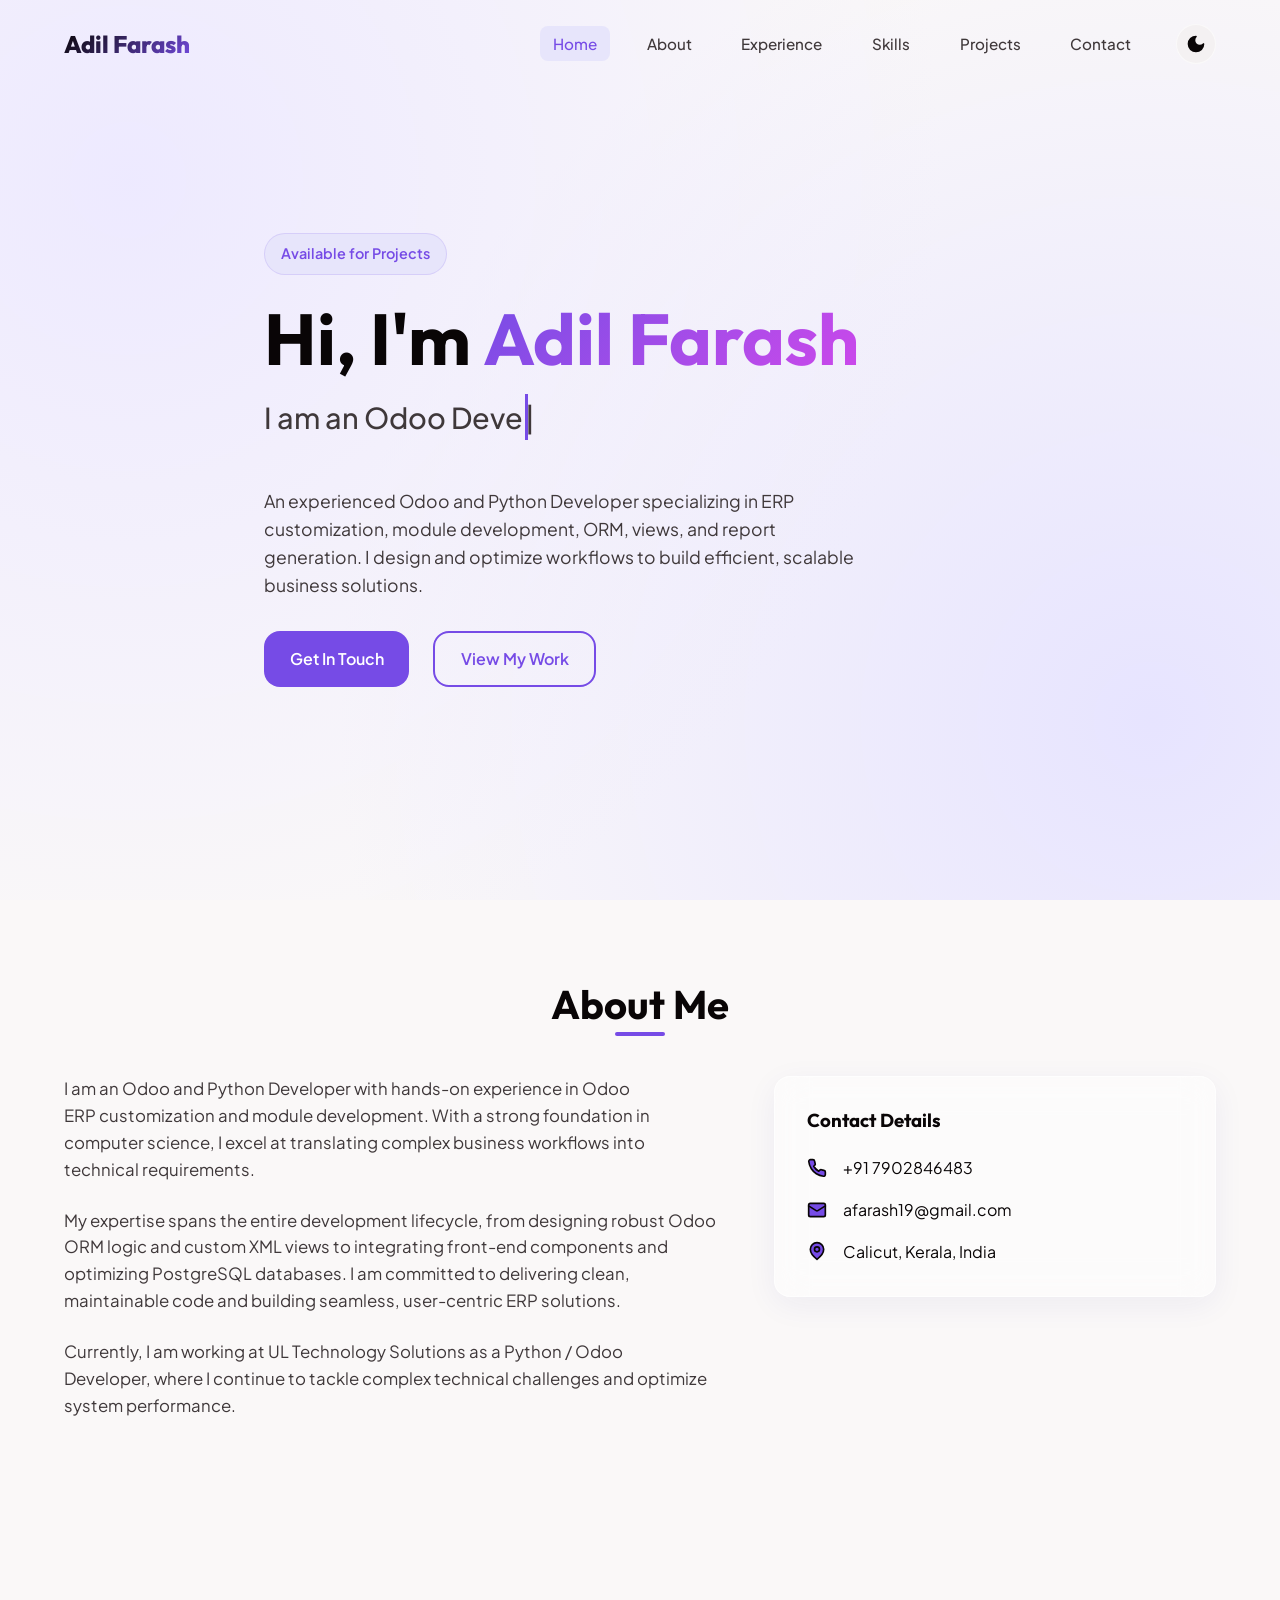
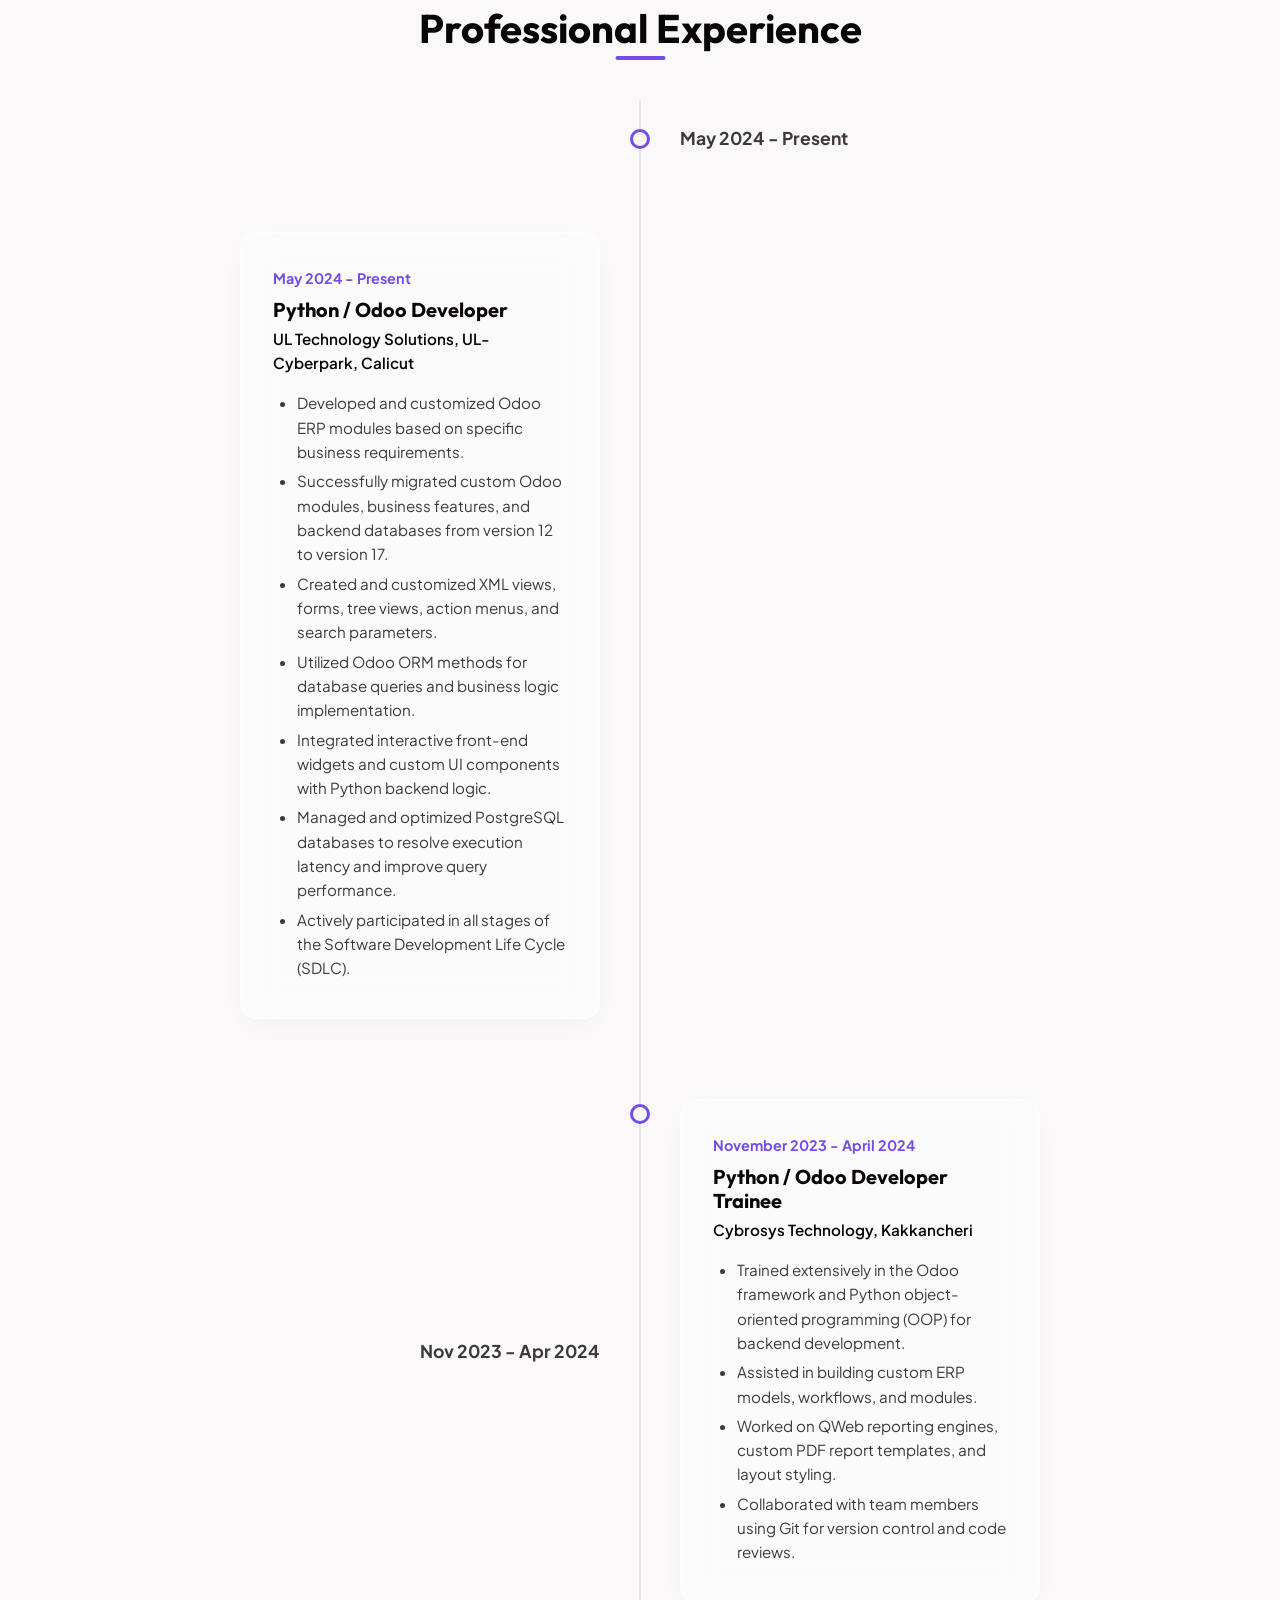
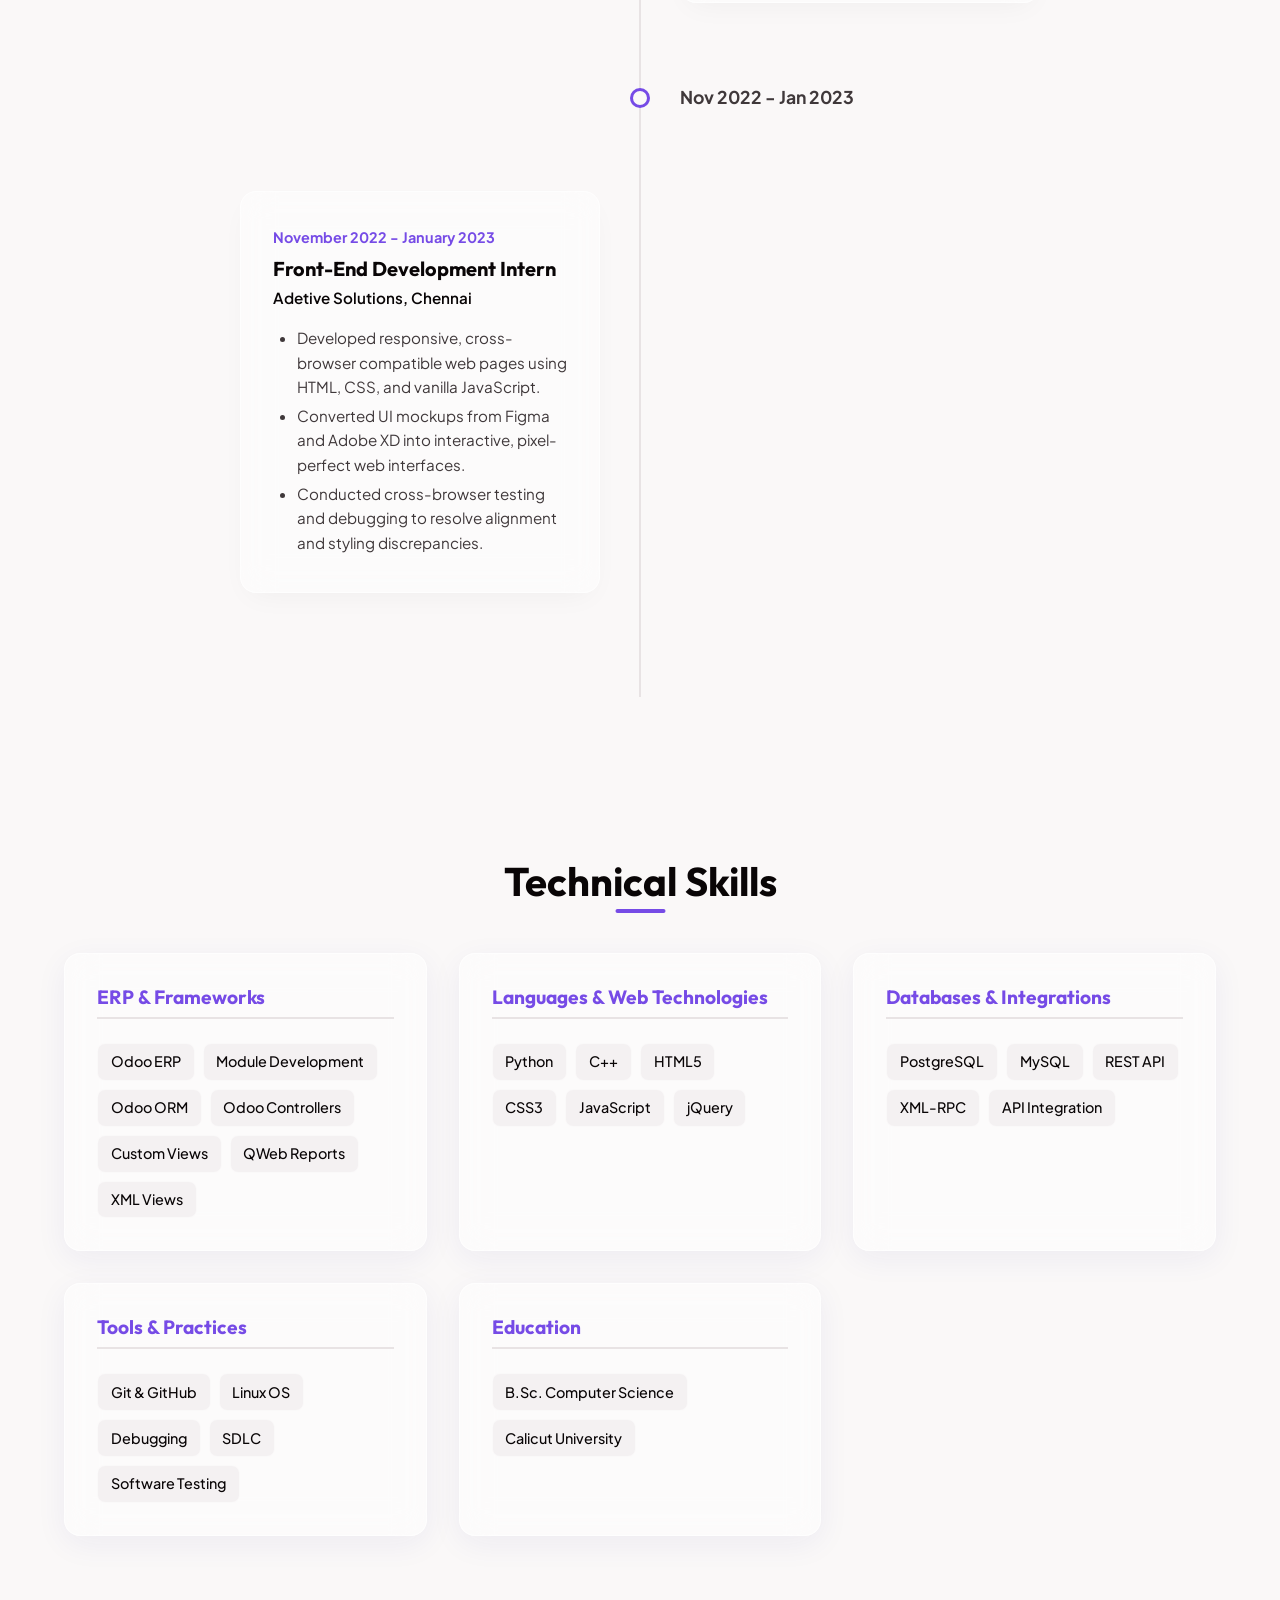
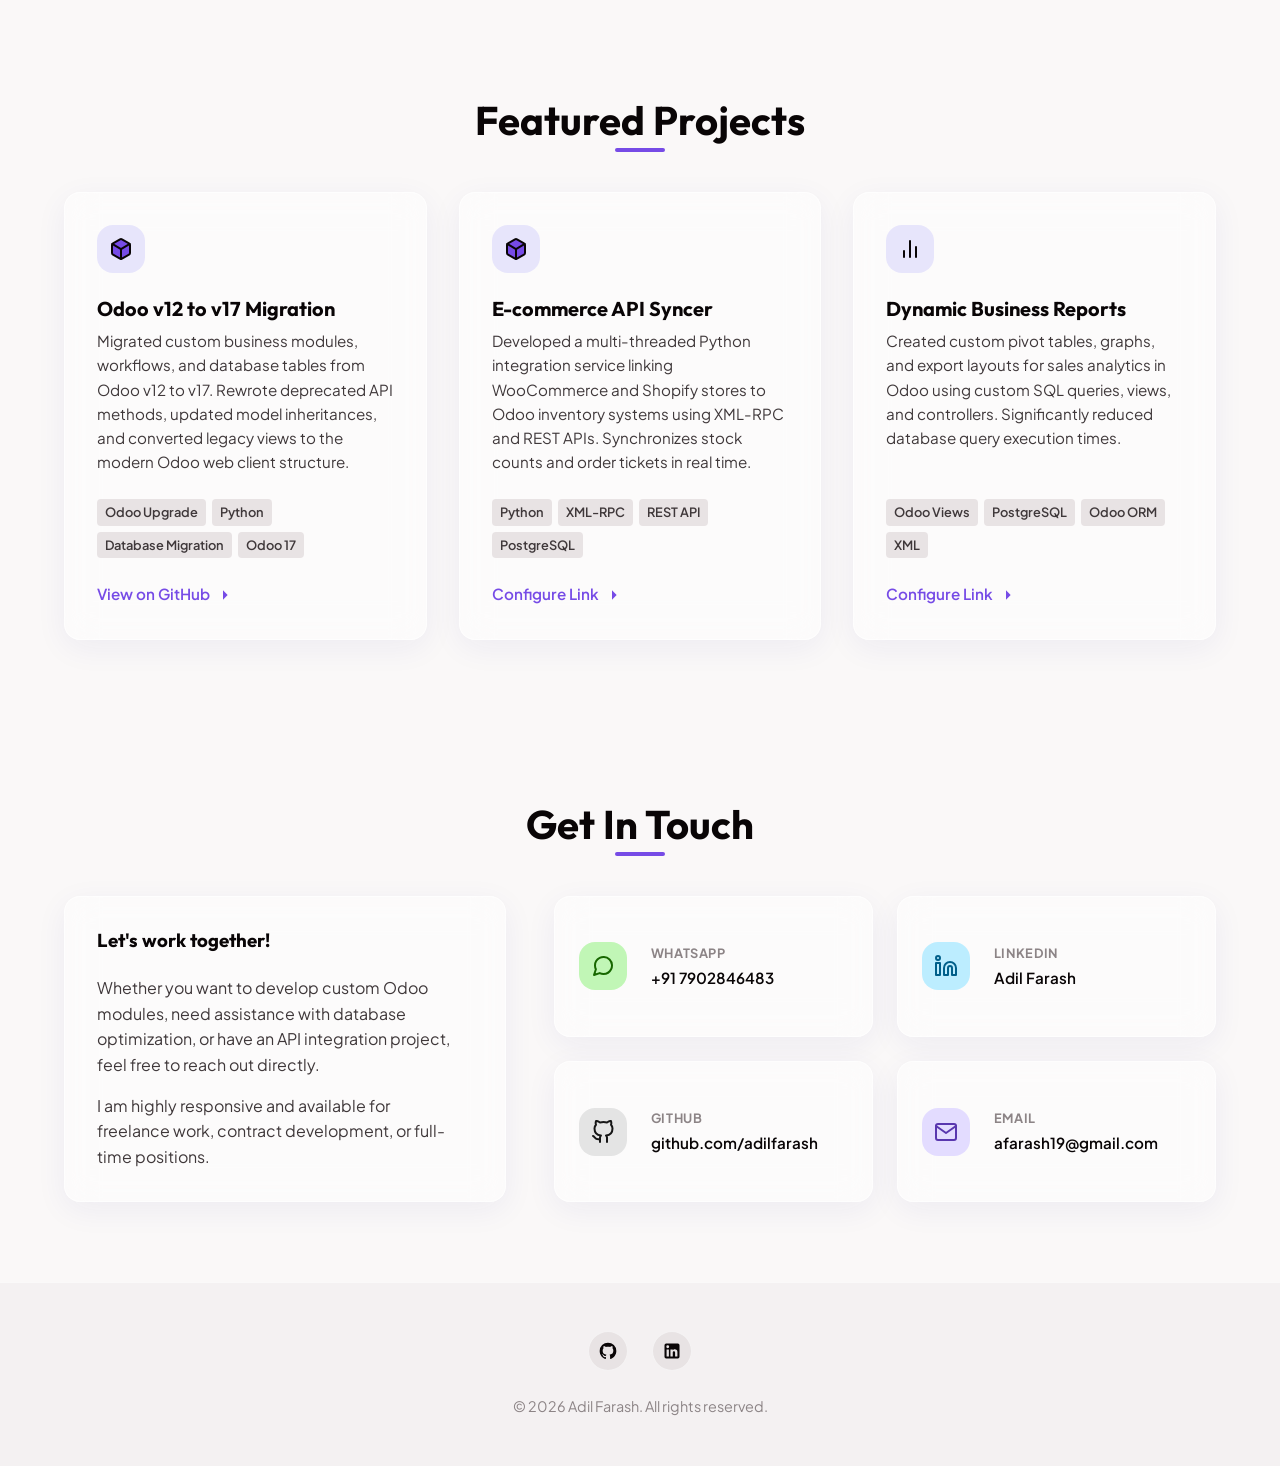
==== commit ed5e46b8: "Correct grammatical syntax, articles, and phrasing across portfolio index and script" ====
--- a/index.html
+++ b/index.html
@@ -4,7 +4,7 @@
   <meta charset="UTF-8">
   <meta name="viewport" content="width=device-width, initial-scale=1.0">
   <title>Adil Farash | Odoo & Python Developer Portfolio</title>
-  <meta name="description" content="Portfolio of Adil Farash, experienced Odoo & Python Developer. Specializing in ERP customization, module development, ORM, and front-end integration.">
+  <meta name="description" content="Portfolio of Adil Farash, an experienced Odoo and Python Developer specializing in ERP customization, module development, ORM, and front-end integration.">
   
   <!-- Prevent FOUC: Declare supported themes -->
   <meta name="color-scheme" content="light dark">
@@ -68,9 +68,9 @@
       <div class="container hero-content">
         <div class="hero-badge">Available for Projects</div>
         <h1 class="hero-title">Hi, I'm <span>Adil Farash</span></h1>
-        <div class="hero-subtitle">I am a <span id="typing-text">Odoo Developer</span><span class="cursor">|</span></div>
+        <div class="hero-subtitle">I am <span id="typing-text">an Odoo Developer</span><span class="cursor">|</span></div>
         <p class="hero-description">
-          An experienced Odoo Developer and Python Developer specializing in ERP customization, module development, ORM, views, and report generation. I design and optimize workflows to build efficient, scalable business solutions.
+          An experienced Odoo and Python Developer specializing in ERP customization, module development, ORM, views, and report generation. I design and optimize workflows to build efficient, scalable business solutions.
         </p>
         <div class="hero-actions">
           <a href="#contact" class="btn btn-primary">Get In Touch</a>
@@ -86,7 +86,7 @@
         <div class="about-grid">
           <div class="about-text">
             <p>
-              I am an Odoo Developer and Python Developer with hands-on experience in Odoo ERP customization and module development. With a strong computer science foundation, I excel in translating business workflows into technical requirements.
+              I am an Odoo and Python Developer with hands-on experience in Odoo ERP customization and module development. With a strong foundation in computer science, I excel at translating complex business workflows into technical requirements.
             </p>
             <p>
               My expertise spans the entire development lifecycle, from designing robust Odoo ORM logic and custom XML views to integrating front-end components and optimizing PostgreSQL databases. I am committed to delivering clean, maintainable code and building seamless, user-centric ERP solutions.
@@ -139,13 +139,13 @@
             <h3 class="timeline-title">Python / Odoo Developer</h3>
             <div class="timeline-company">UL Technology Solutions, UL-Cyberpark, Calicut</div>
             <ul class="timeline-details">
-              <li>Developed and customized custom Odoo ERP modules based on specific business requirements.</li>
+              <li>Developed and customized Odoo ERP modules based on specific business requirements.</li>
               <li>Successfully migrated custom Odoo modules, business features, and backend databases from version 12 to version 17.</li>
-              <li>Created and modified XML views, forms, tree views, action menus, and custom search parameters.</li>
-              <li>Utilized Odoo ORM methods for backend database query and business logic implementation.</li>
-              <li>Integrated interactive front-end widgets and custom UI with Python logic.</li>
-              <li>Managed and optimized PostgreSQL databases to resolve execution lag and improve system queries.</li>
-              <li>Participated actively in the complete software development lifecycle (SDLC).</li>
+              <li>Created and customized XML views, forms, tree views, action menus, and search parameters.</li>
+              <li>Utilized Odoo ORM methods for database queries and business logic implementation.</li>
+              <li>Integrated interactive front-end widgets and custom UI components with Python backend logic.</li>
+              <li>Managed and optimized PostgreSQL databases to resolve execution latency and improve query performance.</li>
+              <li>Actively participated in all stages of the Software Development Life Cycle (SDLC).</li>
             </ul>
           </div>
         </div>
@@ -159,10 +159,10 @@
             <h3 class="timeline-title">Python / Odoo Developer Trainee</h3>
             <div class="timeline-company">Cybrosys Technology, Kakkancheri</div>
             <ul class="timeline-details">
-              <li>Trained extensively in the Odoo development framework and Python object-oriented backend programming.</li>
+              <li>Trained extensively in the Odoo framework and Python object-oriented programming (OOP) for backend development.</li>
               <li>Assisted in building custom ERP models, workflows, and modules.</li>
-              <li>Worked on QWeb reporting engines, custom PDF report templates, and layout styling customization.</li>
-              <li>Collaborated with senior development team members using Git for version control and code reviews.</li>
+              <li>Worked on QWeb reporting engines, custom PDF report templates, and layout styling.</li>
+              <li>Collaborated with team members using Git for version control and code reviews.</li>
             </ul>
           </div>
         </div>
@@ -176,9 +176,9 @@
             <h3 class="timeline-title">Front-End Development Intern</h3>
             <div class="timeline-company">Adetive Solutions, Chennai</div>
             <ul class="timeline-details">
-              <li>Developed fully responsive and browser-compatible web pages using HTML, CSS, and vanilla JavaScript.</li>
-              <li>Converted Figma/Adobe UI mockups into interactive, pixel-perfect web interfaces.</li>
-              <li>Conducted cross-browser performance testing and debugging to fix alignment issues.</li>
+              <li>Developed responsive, cross-browser compatible web pages using HTML, CSS, and vanilla JavaScript.</li>
+              <li>Converted UI mockups from Figma and Adobe XD into interactive, pixel-perfect web interfaces.</li>
+              <li>Conducted cross-browser testing and debugging to resolve alignment and styling discrepancies.</li>
             </ul>
           </div>
         </div>
@@ -272,7 +272,7 @@
           </div>
           <h3 class="project-title">Odoo v12 to v17 Migration</h3>
           <p class="project-desc">
-            Migrated custom business modules, workflows, and database tables from Odoo v12 to Odoo v17. Rewrote deprecated API methods, updated model inheritances, and converted legacy views to the new Odoo web client structure.
+            Migrated custom business modules, workflows, and database tables from Odoo v12 to v17. Rewrote deprecated API methods, updated model inheritances, and converted legacy views to the modern Odoo web client structure.
           </p>
           <div class="project-tags">
             <span class="project-tag">Odoo Upgrade</span>
@@ -297,7 +297,7 @@
           </div>
           <h3 class="project-title">E-commerce API Syncer</h3>
           <p class="project-desc">
-            Developed a multi-threaded Python integration service linking WooCommerce/Shopify stores to Odoo inventory systems using XML-RPC and REST APIs. Synchronizes stock counts and order tickets in real-time.
+            Developed a multi-threaded Python integration service linking WooCommerce and Shopify stores to Odoo inventory systems using XML-RPC and REST APIs. Synchronizes stock counts and order tickets in real time.
           </p>
           <div class="project-tags">
             <span class="project-tag">Python</span>
@@ -322,7 +322,7 @@
           </div>
           <h3 class="project-title">Dynamic Business Reports</h3>
           <p class="project-desc">
-            Created customized pivot tables, graphs, and export layouts for sales analytics in Odoo using custom SQL queries, Odoo views, and Odoo controllers. Significantly reduced query execution times.
+            Created custom pivot tables, graphs, and export layouts for sales analytics in Odoo using custom SQL queries, views, and controllers. Significantly reduced database query execution times.
           </p>
           <div class="project-tags">
             <span class="project-tag">Odoo Views</span>
@@ -348,10 +348,10 @@
         <div class="glass-card contact-info-card">
           <h3>Let's work together!</h3>
           <p>
-            Whether you want to develop custom Odoo modules, need help with database optimization, or have an API integration project, feel free to reach out directly.
+            Whether you want to develop custom Odoo modules, need assistance with database optimization, or have an API integration project, feel free to reach out directly.
           </p>
           <p style="margin-top: 15px;">
-            I am highly responsive and available for freelance work, contract development, or full-time roles.
+            I am highly responsive and available for freelance work, contract development, or full-time positions.
           </p>
         </div>
 
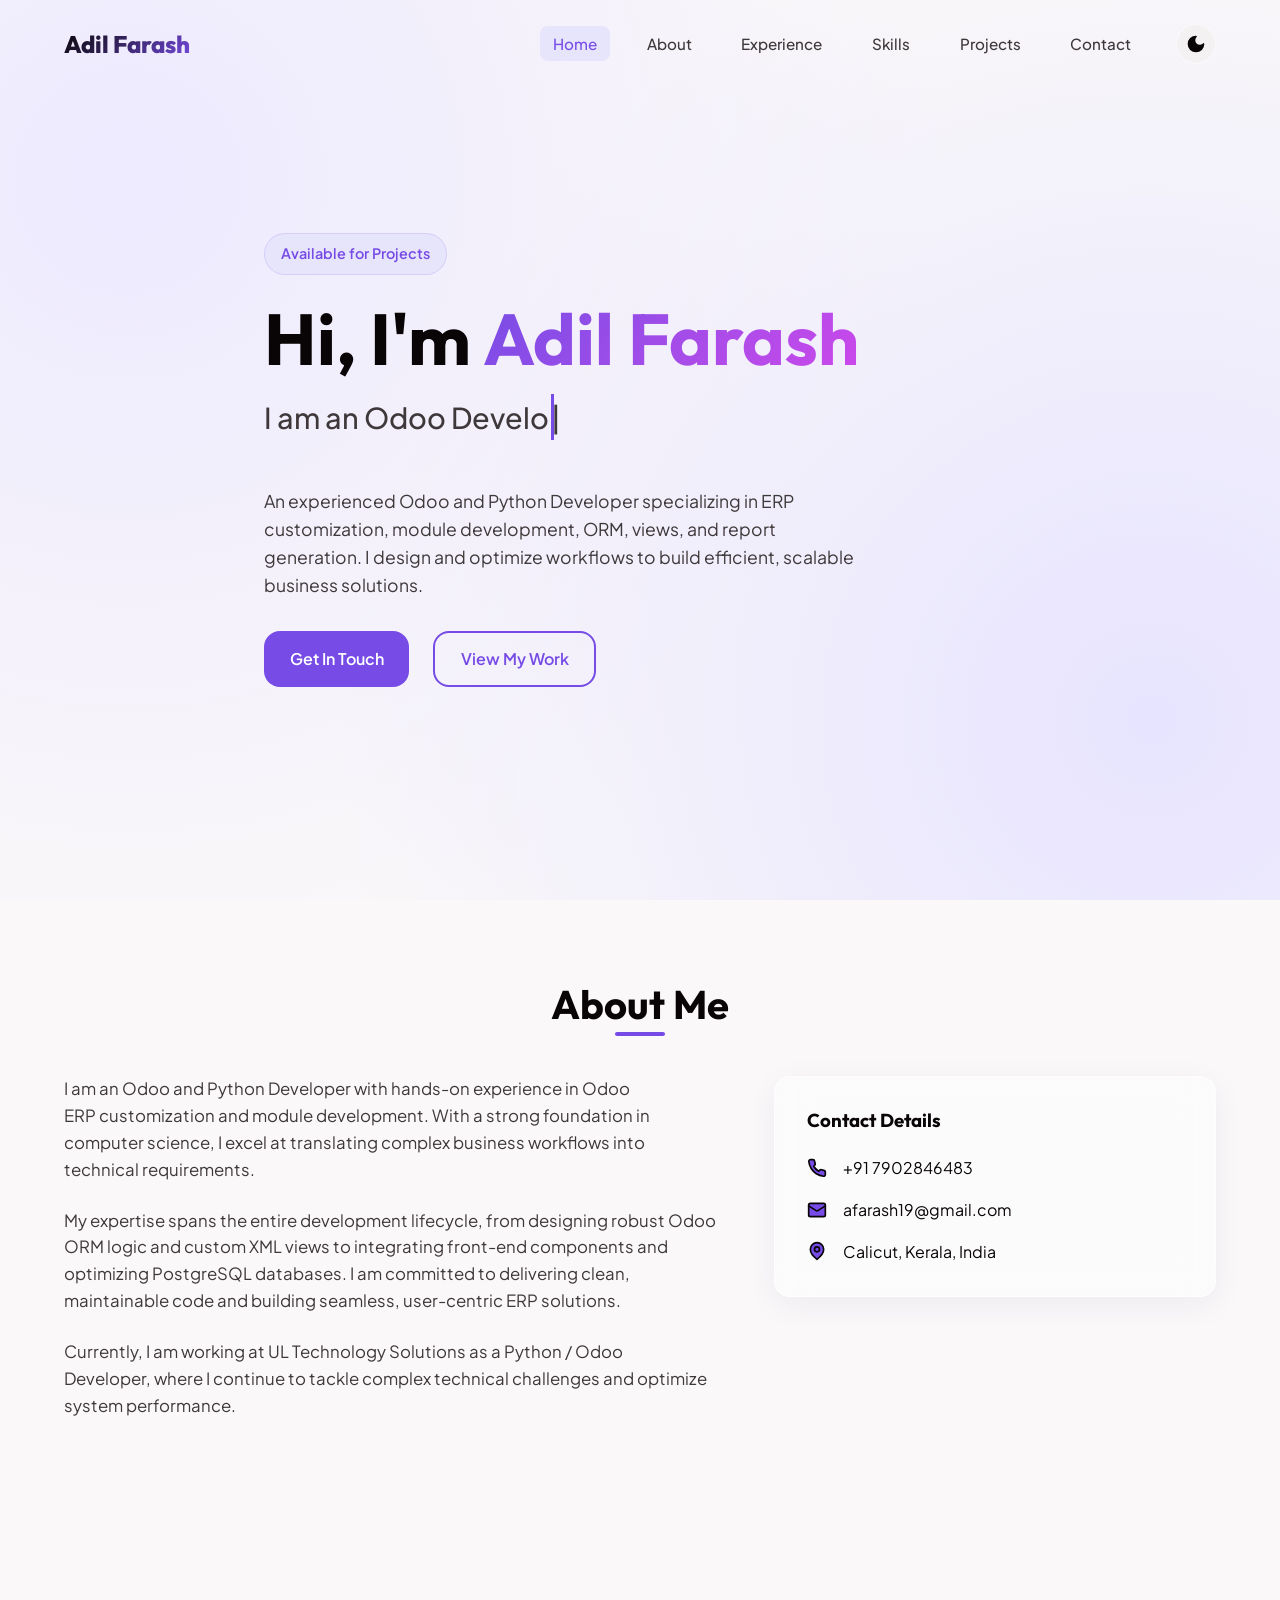
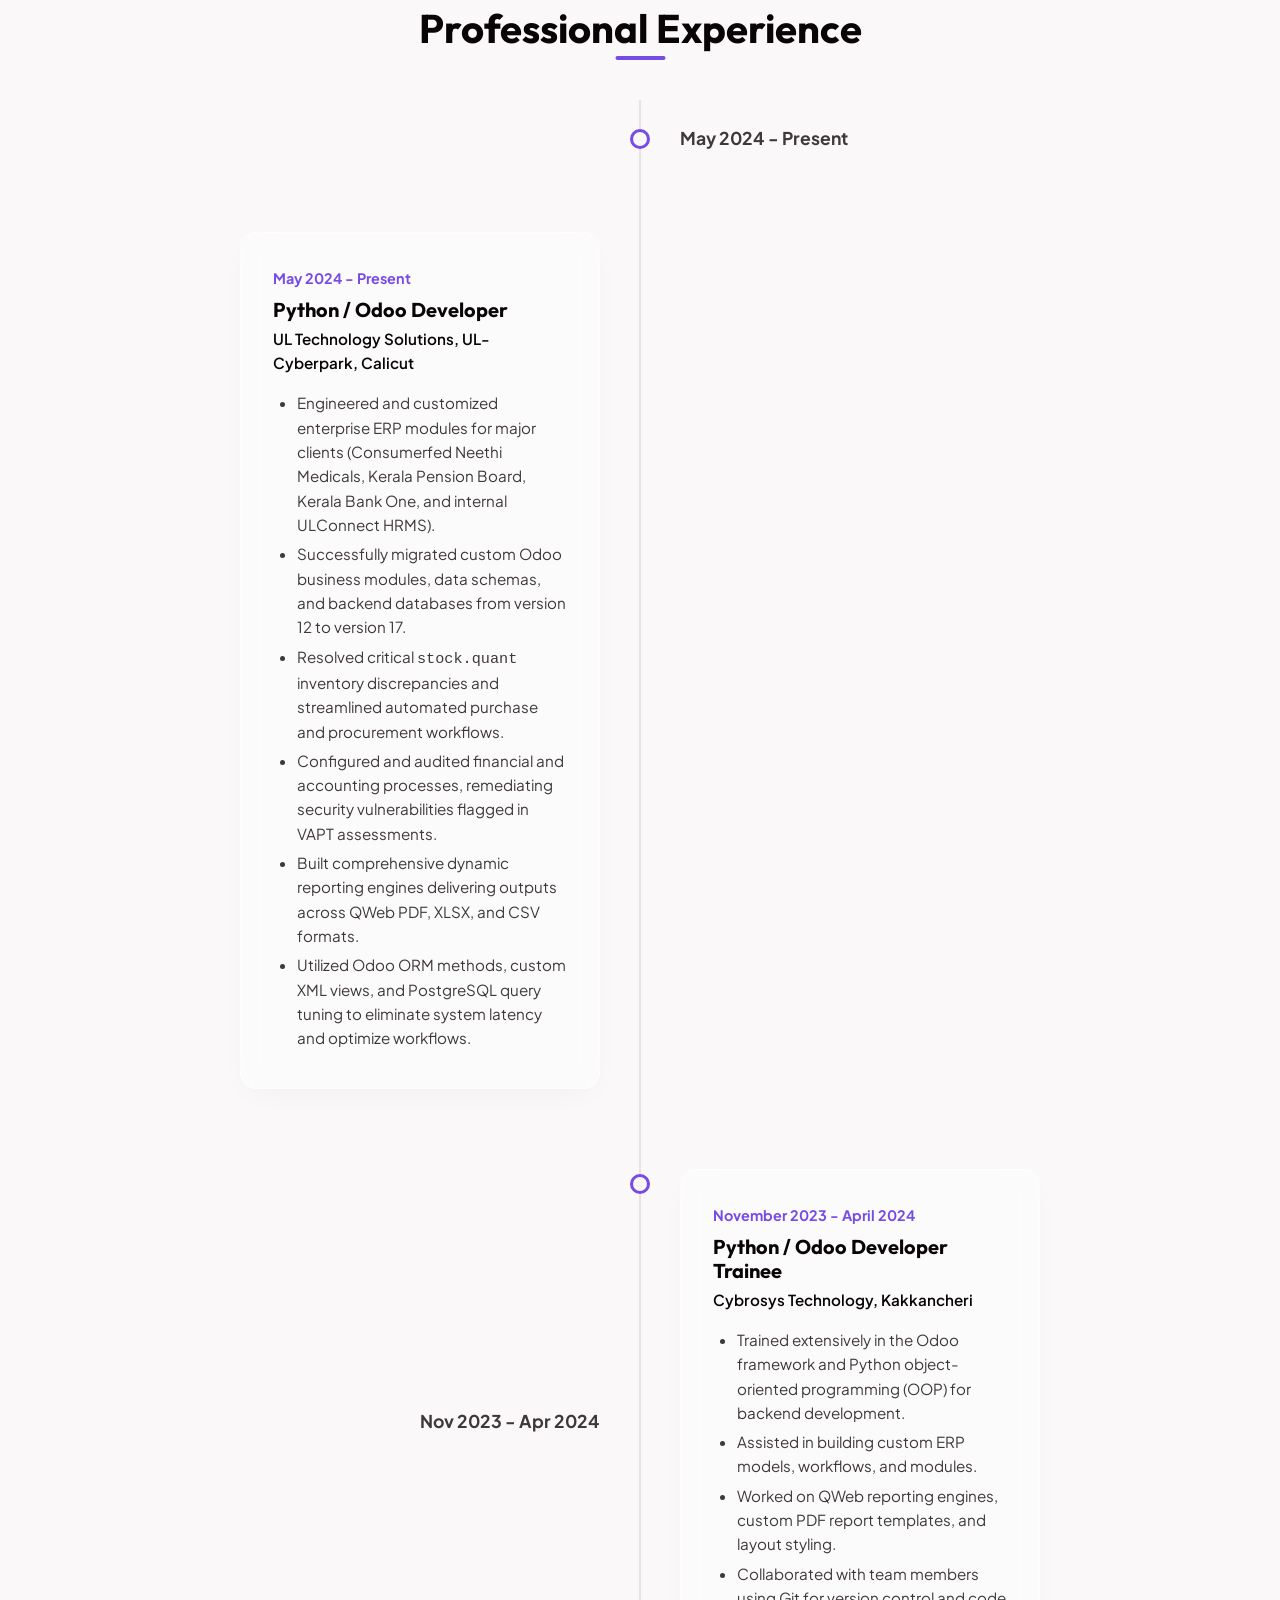
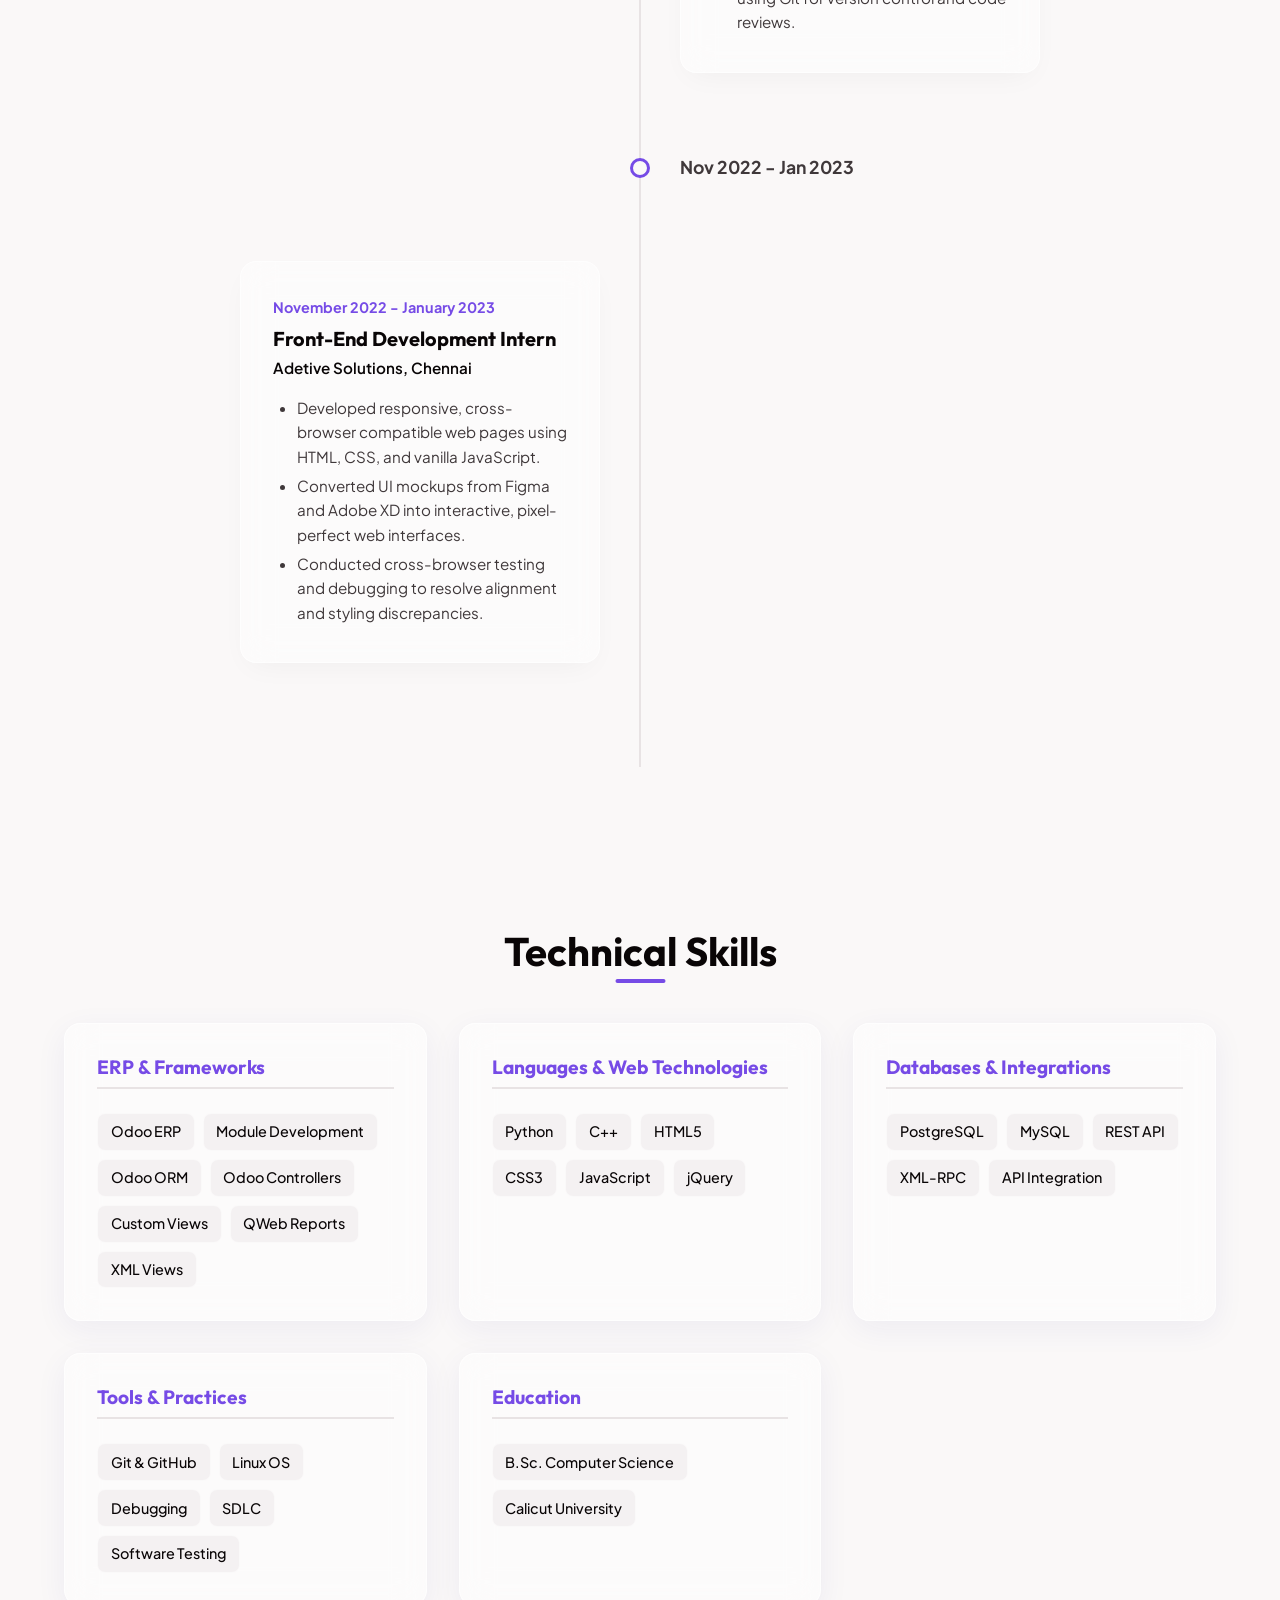
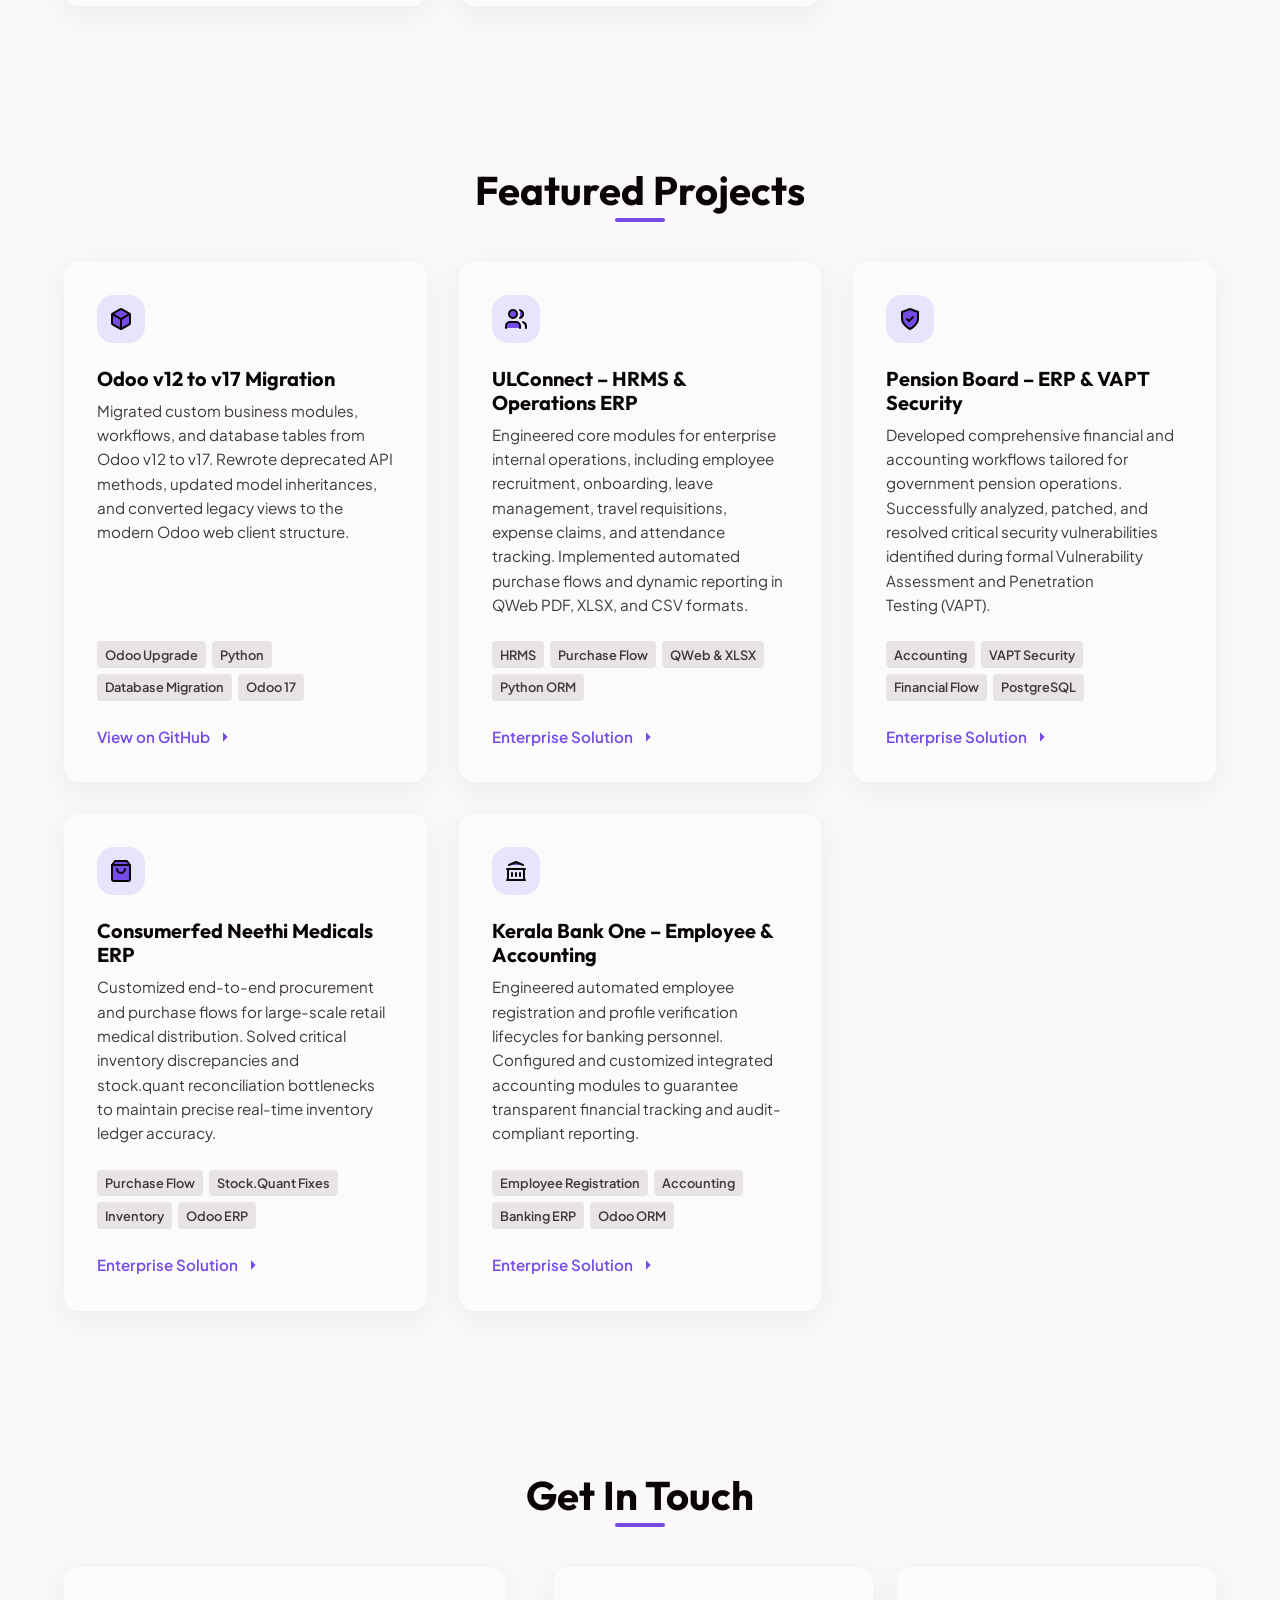
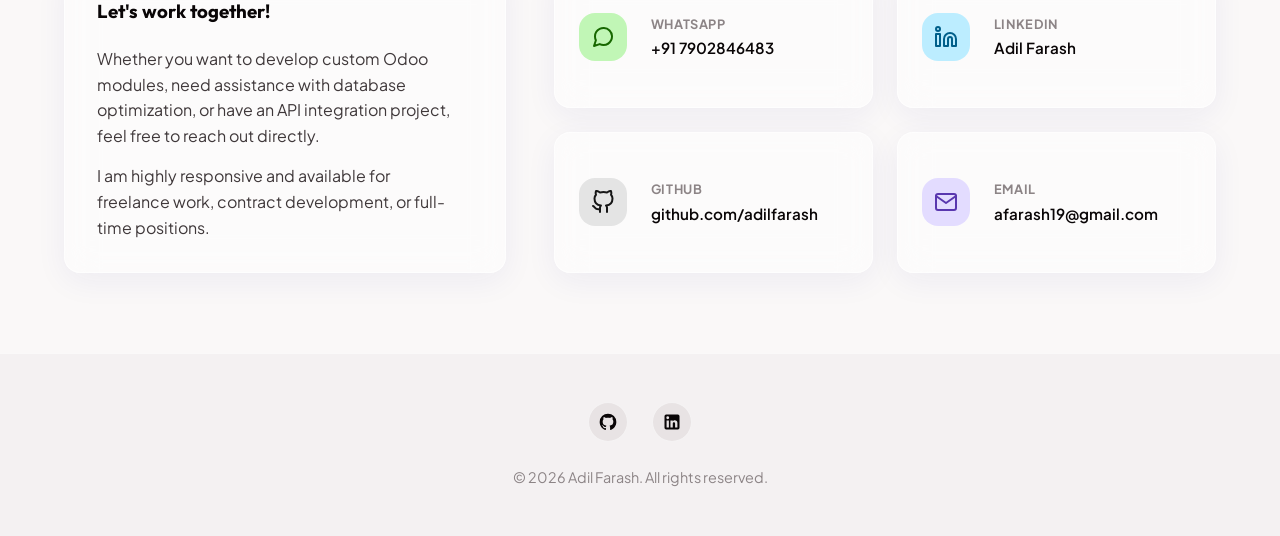
==== commit 9bd31328: "Showcase real enterprise projects: ULConnect HRMS, Kerala Pension Board, Consumerfed Neethi Medicals" ====
--- a/index.html
+++ b/index.html
@@ -139,13 +139,12 @@
             <h3 class="timeline-title">Python / Odoo Developer</h3>
             <div class="timeline-company">UL Technology Solutions, UL-Cyberpark, Calicut</div>
             <ul class="timeline-details">
-              <li>Developed and customized Odoo ERP modules based on specific business requirements.</li>
-              <li>Successfully migrated custom Odoo modules, business features, and backend databases from version 12 to version 17.</li>
-              <li>Created and customized XML views, forms, tree views, action menus, and search parameters.</li>
-              <li>Utilized Odoo ORM methods for database queries and business logic implementation.</li>
-              <li>Integrated interactive front-end widgets and custom UI components with Python backend logic.</li>
-              <li>Managed and optimized PostgreSQL databases to resolve execution latency and improve query performance.</li>
-              <li>Actively participated in all stages of the Software Development Life Cycle (SDLC).</li>
+              <li>Engineered and customized enterprise ERP modules for major clients (Consumerfed Neethi Medicals, Kerala Pension Board, Kerala Bank One, and internal ULConnect HRMS).</li>
+              <li>Successfully migrated custom Odoo business modules, data schemas, and backend databases from version 12 to version 17.</li>
+              <li>Resolved critical <code>stock.quant</code> inventory discrepancies and streamlined automated purchase and procurement workflows.</li>
+              <li>Configured and audited financial and accounting processes, remediating security vulnerabilities flagged in VAPT assessments.</li>
+              <li>Built comprehensive dynamic reporting engines delivering outputs across QWeb PDF, XLSX, and CSV formats.</li>
+              <li>Utilized Odoo ORM methods, custom XML views, and PostgreSQL query tuning to eliminate system latency and optimize workflows.</li>
             </ul>
           </div>
         </div>
@@ -261,7 +260,7 @@
       <h2 class="section-title">Featured Projects</h2>
       <div class="projects-grid">
         
-        <!-- Project 1 -->
+        <!-- Project 1: Odoo v12 to v17 Migration -->
         <div class="glass-card project-card">
           <div class="project-icon">
             <svg viewBox="0 0 24 24" fill="none" stroke="currentColor" stroke-width="2" stroke-linecap="round" stroke-linejoin="round">
@@ -286,52 +285,107 @@
           </a>
         </div>
 
-        <!-- Project 2 -->
+        <!-- Project 2: ULConnect -->
         <div class="glass-card project-card">
           <div class="project-icon">
             <svg viewBox="0 0 24 24" fill="none" stroke="currentColor" stroke-width="2" stroke-linecap="round" stroke-linejoin="round">
-              <path d="M21 16V8a2 2 0 0 0-1-1.73l-7-4a2 2 0 0 0-2 0l-7 4A2 2 0 0 0 3 8v8a2 2 0 0 0 1 1.73l7 4a2 2 0 0 0 2 0l7-4A2 2 0 0 0 21 16z"></path>
-              <polyline points="3.27 6.96 12 12.01 20.73 6.96"></polyline>
-              <line x1="12" y1="22.08" x2="12" y2="12"></line>
+              <path d="M16 21v-2a4 4 0 0 0-4-4H6a4 4 0 0 0-4 4v2"></path>
+              <circle cx="9" cy="7" r="4"></circle>
+              <path d="M22 21v-2a4 4 0 0 0-3-3.87"></path>
+              <path d="M16 3.13a4 4 0 0 1 0 7.75"></path>
             </svg>
           </div>
-          <h3 class="project-title">E-commerce API Syncer</h3>
+          <h3 class="project-title">ULConnect – HRMS & Operations ERP</h3>
           <p class="project-desc">
-            Developed a multi-threaded Python integration service linking WooCommerce and Shopify stores to Odoo inventory systems using XML-RPC and REST APIs. Synchronizes stock counts and order tickets in real time.
+            Engineered core modules for enterprise internal operations, including employee recruitment, onboarding, leave management, travel requisitions, expense claims, and attendance tracking. Implemented automated purchase flows and dynamic reporting in QWeb PDF, XLSX, and CSV formats.
           </p>
           <div class="project-tags">
-            <span class="project-tag">Python</span>
-            <span class="project-tag">XML-RPC</span>
-            <span class="project-tag">REST API</span>
-            <span class="project-tag">PostgreSQL</span>
-          </div>
-          <a href="#" class="project-link">
-            Configure Link
+            <span class="project-tag">HRMS</span>
+            <span class="project-tag">Purchase Flow</span>
+            <span class="project-tag">QWeb & XLSX</span>
+            <span class="project-tag">Python ORM</span>
+          </div>
+          <a href="#contact" class="project-link">
+            Enterprise Solution
             <svg viewBox="0 0 24 24"><path d="M5 12h14M12 5l7 7-7 7"/></svg>
           </a>
         </div>
 
-        <!-- Project 3 -->
+        <!-- Project 3: Kerala Pension Board -->
         <div class="glass-card project-card">
           <div class="project-icon">
             <svg viewBox="0 0 24 24" fill="none" stroke="currentColor" stroke-width="2" stroke-linecap="round" stroke-linejoin="round">
-              <line x1="18" y1="20" x2="18" y2="10"></line>
-              <line x1="12" y1="20" x2="12" y2="4"></line>
-              <line x1="6" y1="20" x2="6" y2="14"></line>
+              <path d="M12 22s8-4 8-10V5l-8-3-8 3v7c0 6 8 10 8 10z"></path>
+              <path d="m9 12 2 2 4-4"></path>
             </svg>
           </div>
-          <h3 class="project-title">Dynamic Business Reports</h3>
+          <h3 class="project-title">Pension Board – ERP & VAPT Security</h3>
           <p class="project-desc">
-            Created custom pivot tables, graphs, and export layouts for sales analytics in Odoo using custom SQL queries, views, and controllers. Significantly reduced database query execution times.
+            Developed comprehensive financial and accounting workflows tailored for government pension operations. Successfully analyzed, patched, and resolved critical security vulnerabilities identified during formal Vulnerability Assessment and Penetration Testing (VAPT).
           </p>
           <div class="project-tags">
-            <span class="project-tag">Odoo Views</span>
+            <span class="project-tag">Accounting</span>
+            <span class="project-tag">VAPT Security</span>
+            <span class="project-tag">Financial Flow</span>
             <span class="project-tag">PostgreSQL</span>
+          </div>
+          <a href="#contact" class="project-link">
+            Enterprise Solution
+            <svg viewBox="0 0 24 24"><path d="M5 12h14M12 5l7 7-7 7"/></svg>
+          </a>
+        </div>
+
+        <!-- Project 4: Consumerfed Neethi Medicals -->
+        <div class="glass-card project-card">
+          <div class="project-icon">
+            <svg viewBox="0 0 24 24" fill="none" stroke="currentColor" stroke-width="2" stroke-linecap="round" stroke-linejoin="round">
+              <path d="M6 2 3 6v14a2 2 0 0 0 2 2h14a2 2 0 0 0 2-2V6l-3-4Z"></path>
+              <path d="M3 6h18"></path>
+              <path d="M16 10a4 4 0 0 1-8 0"></path>
+            </svg>
+          </div>
+          <h3 class="project-title">Consumerfed Neethi Medicals ERP</h3>
+          <p class="project-desc">
+            Customized end-to-end procurement and purchase flows for large-scale retail medical distribution. Solved critical inventory discrepancies and stock.quant reconciliation bottlenecks to maintain precise real-time inventory ledger accuracy.
+          </p>
+          <div class="project-tags">
+            <span class="project-tag">Purchase Flow</span>
+            <span class="project-tag">Stock.Quant Fixes</span>
+            <span class="project-tag">Inventory</span>
+            <span class="project-tag">Odoo ERP</span>
+          </div>
+          <a href="#contact" class="project-link">
+            Enterprise Solution
+            <svg viewBox="0 0 24 24"><path d="M5 12h14M12 5l7 7-7 7"/></svg>
+          </a>
+        </div>
+
+        <!-- Project 5: Kerala Bank One -->
+        <div class="glass-card project-card">
+          <div class="project-icon">
+            <svg viewBox="0 0 24 24" fill="none" stroke="currentColor" stroke-width="2" stroke-linecap="round" stroke-linejoin="round">
+              <line x1="3" y1="21" x2="21" y2="21"></line>
+              <line x1="3" y1="10" x2="21" y2="10"></line>
+              <polyline points="5 6 12 3 19 6"></polyline>
+              <line x1="4" y1="10" x2="4" y2="21"></line>
+              <line x1="20" y1="10" x2="20" y2="21"></line>
+              <line x1="8" y1="14" x2="8" y2="17"></line>
+              <line x1="12" y1="14" x2="12" y2="17"></line>
+              <line x1="16" y1="14" x2="16" y2="17"></line>
+            </svg>
+          </div>
+          <h3 class="project-title">Kerala Bank One – Employee & Accounting</h3>
+          <p class="project-desc">
+            Engineered automated employee registration and profile verification lifecycles for banking personnel. Configured and customized integrated accounting modules to guarantee transparent financial tracking and audit-compliant reporting.
+          </p>
+          <div class="project-tags">
+            <span class="project-tag">Employee Registration</span>
+            <span class="project-tag">Accounting</span>
+            <span class="project-tag">Banking ERP</span>
             <span class="project-tag">Odoo ORM</span>
-            <span class="project-tag">XML</span>
-          </div>
-          <a href="#" class="project-link">
-            Configure Link
+          </div>
+          <a href="#contact" class="project-link">
+            Enterprise Solution
             <svg viewBox="0 0 24 24"><path d="M5 12h14M12 5l7 7-7 7"/></svg>
           </a>
         </div>
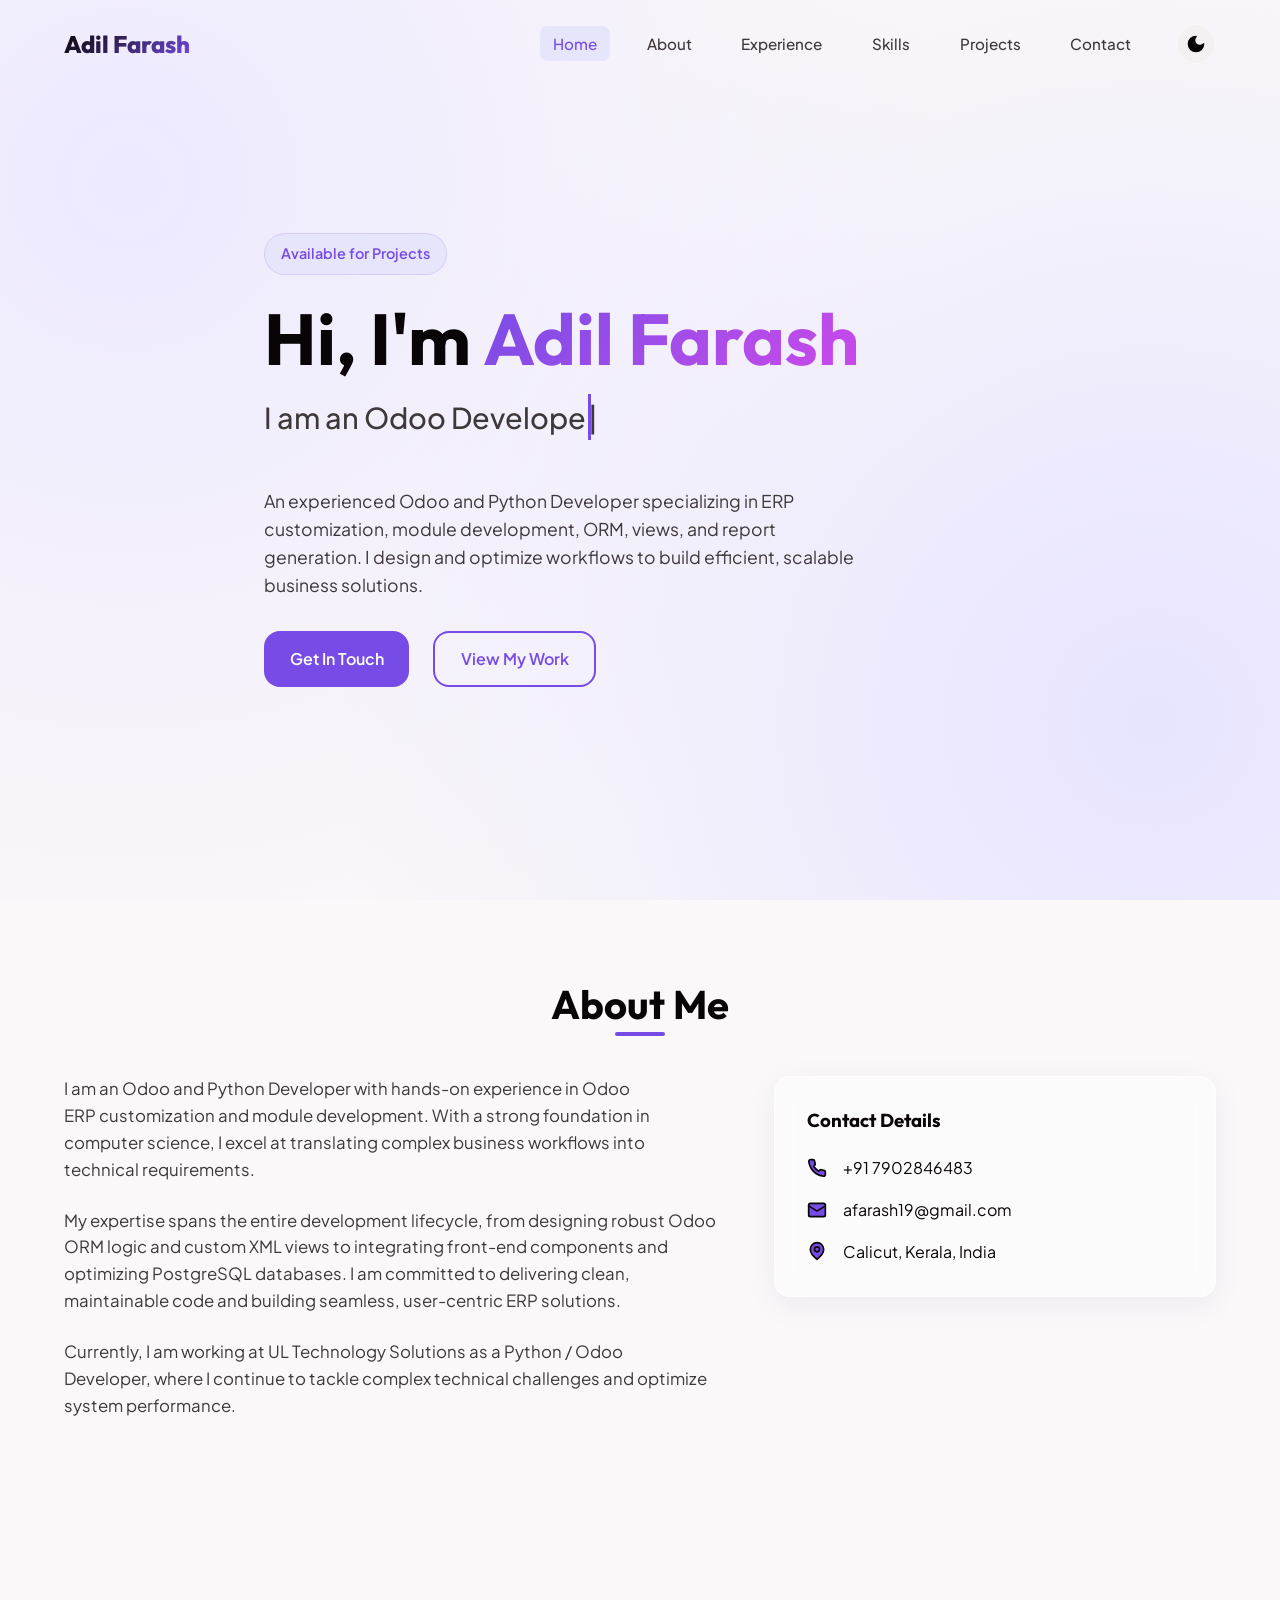
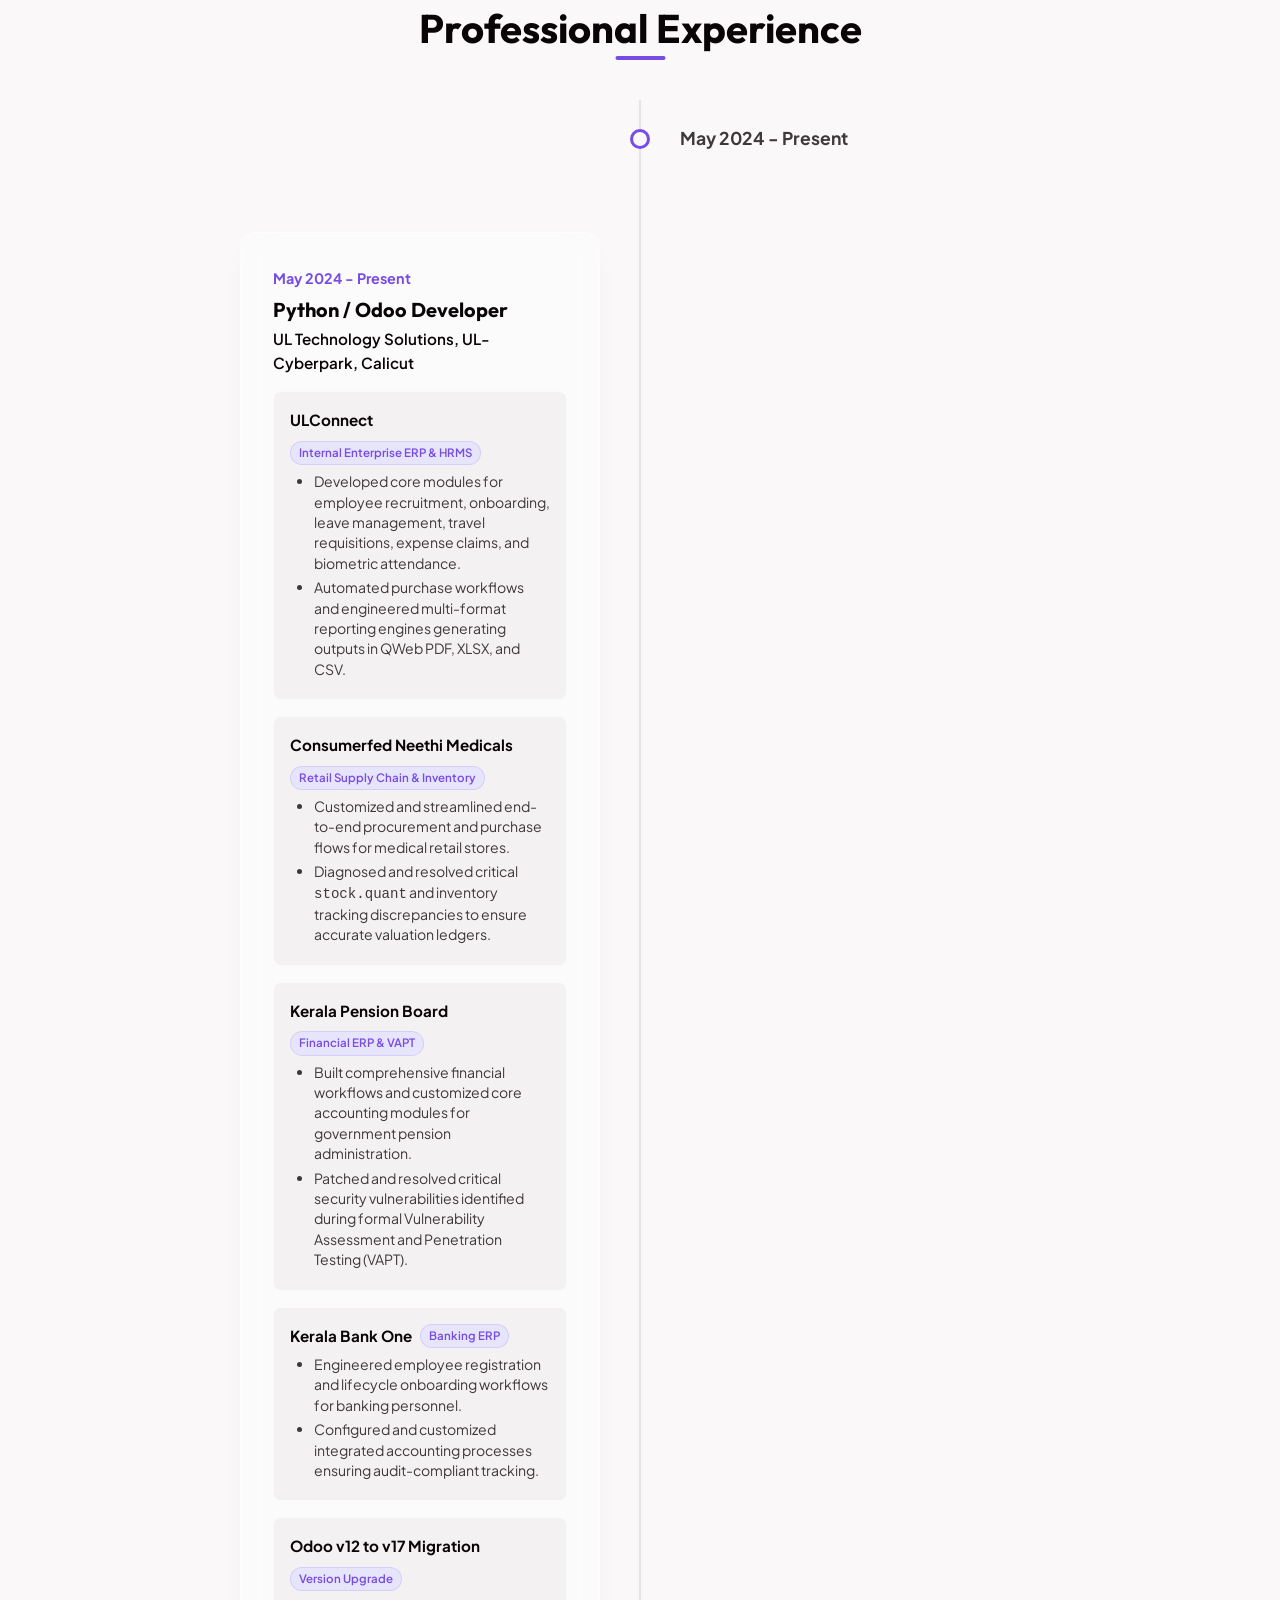
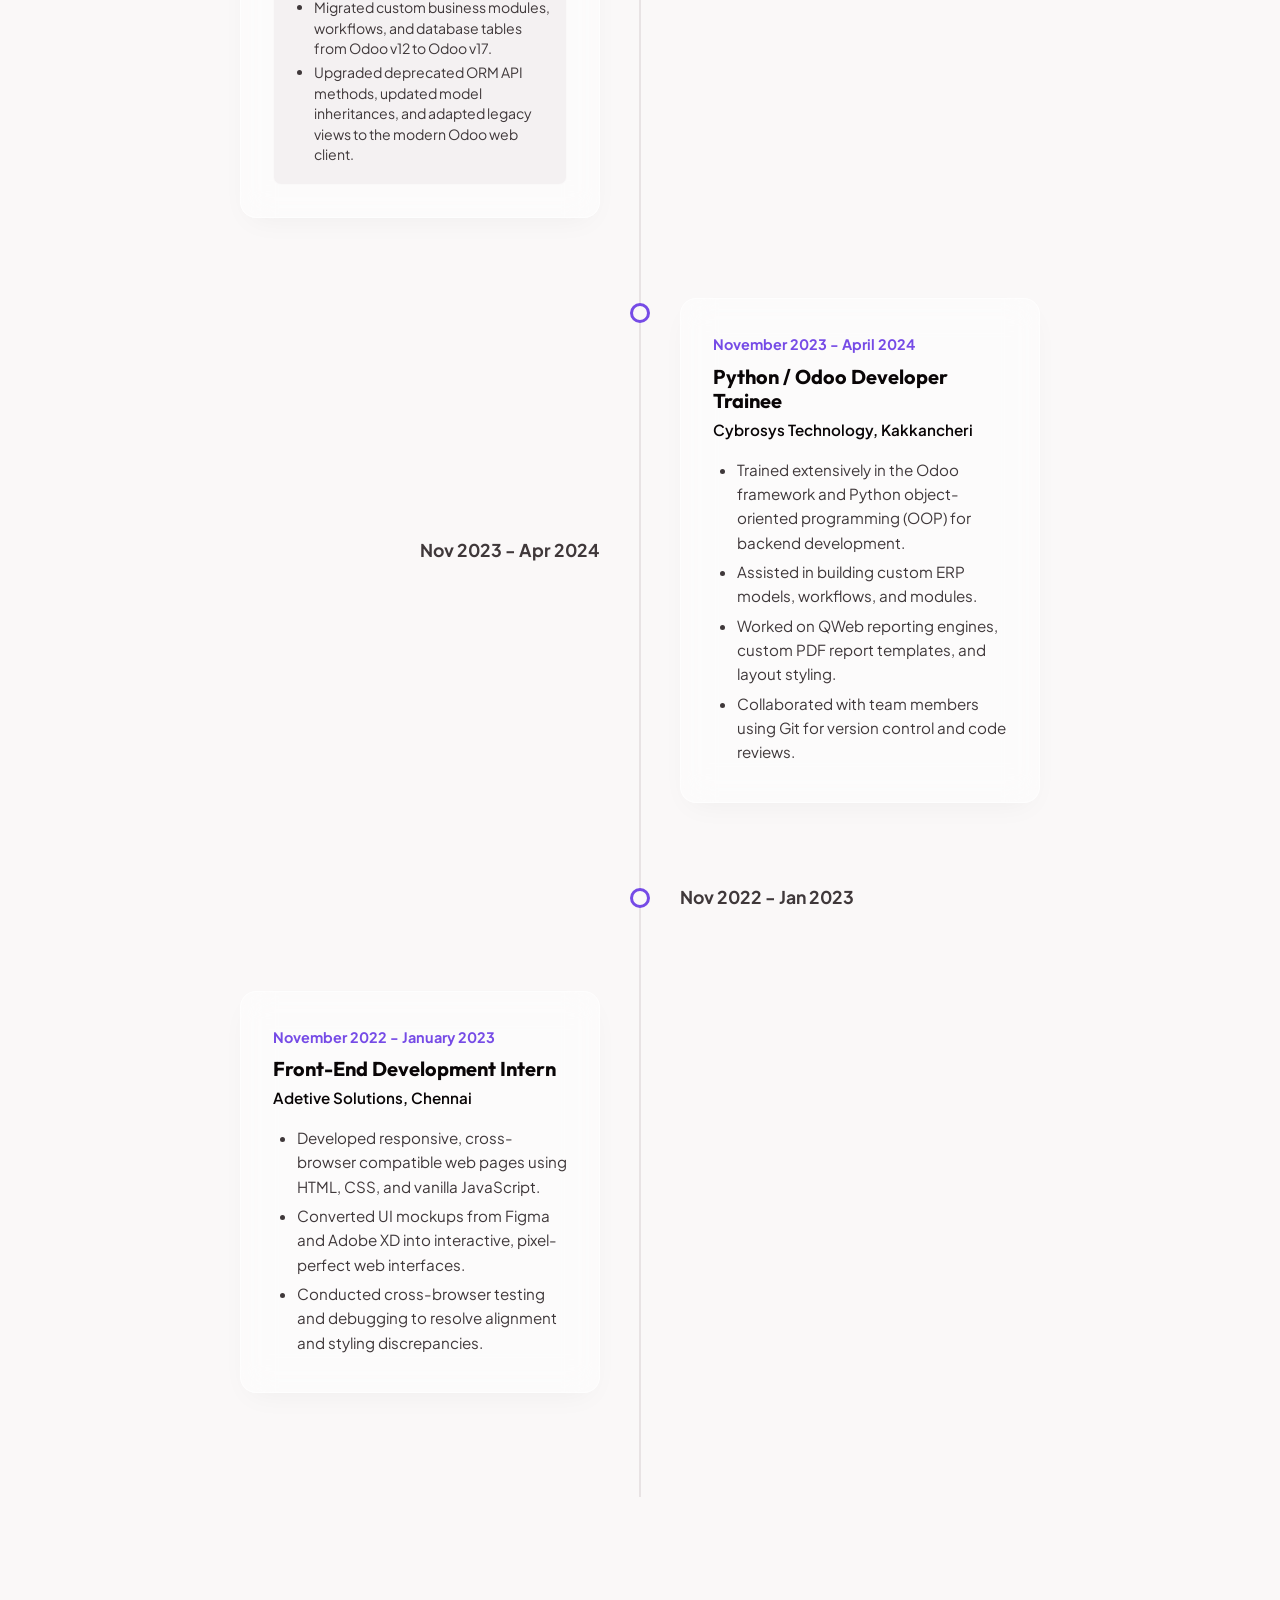
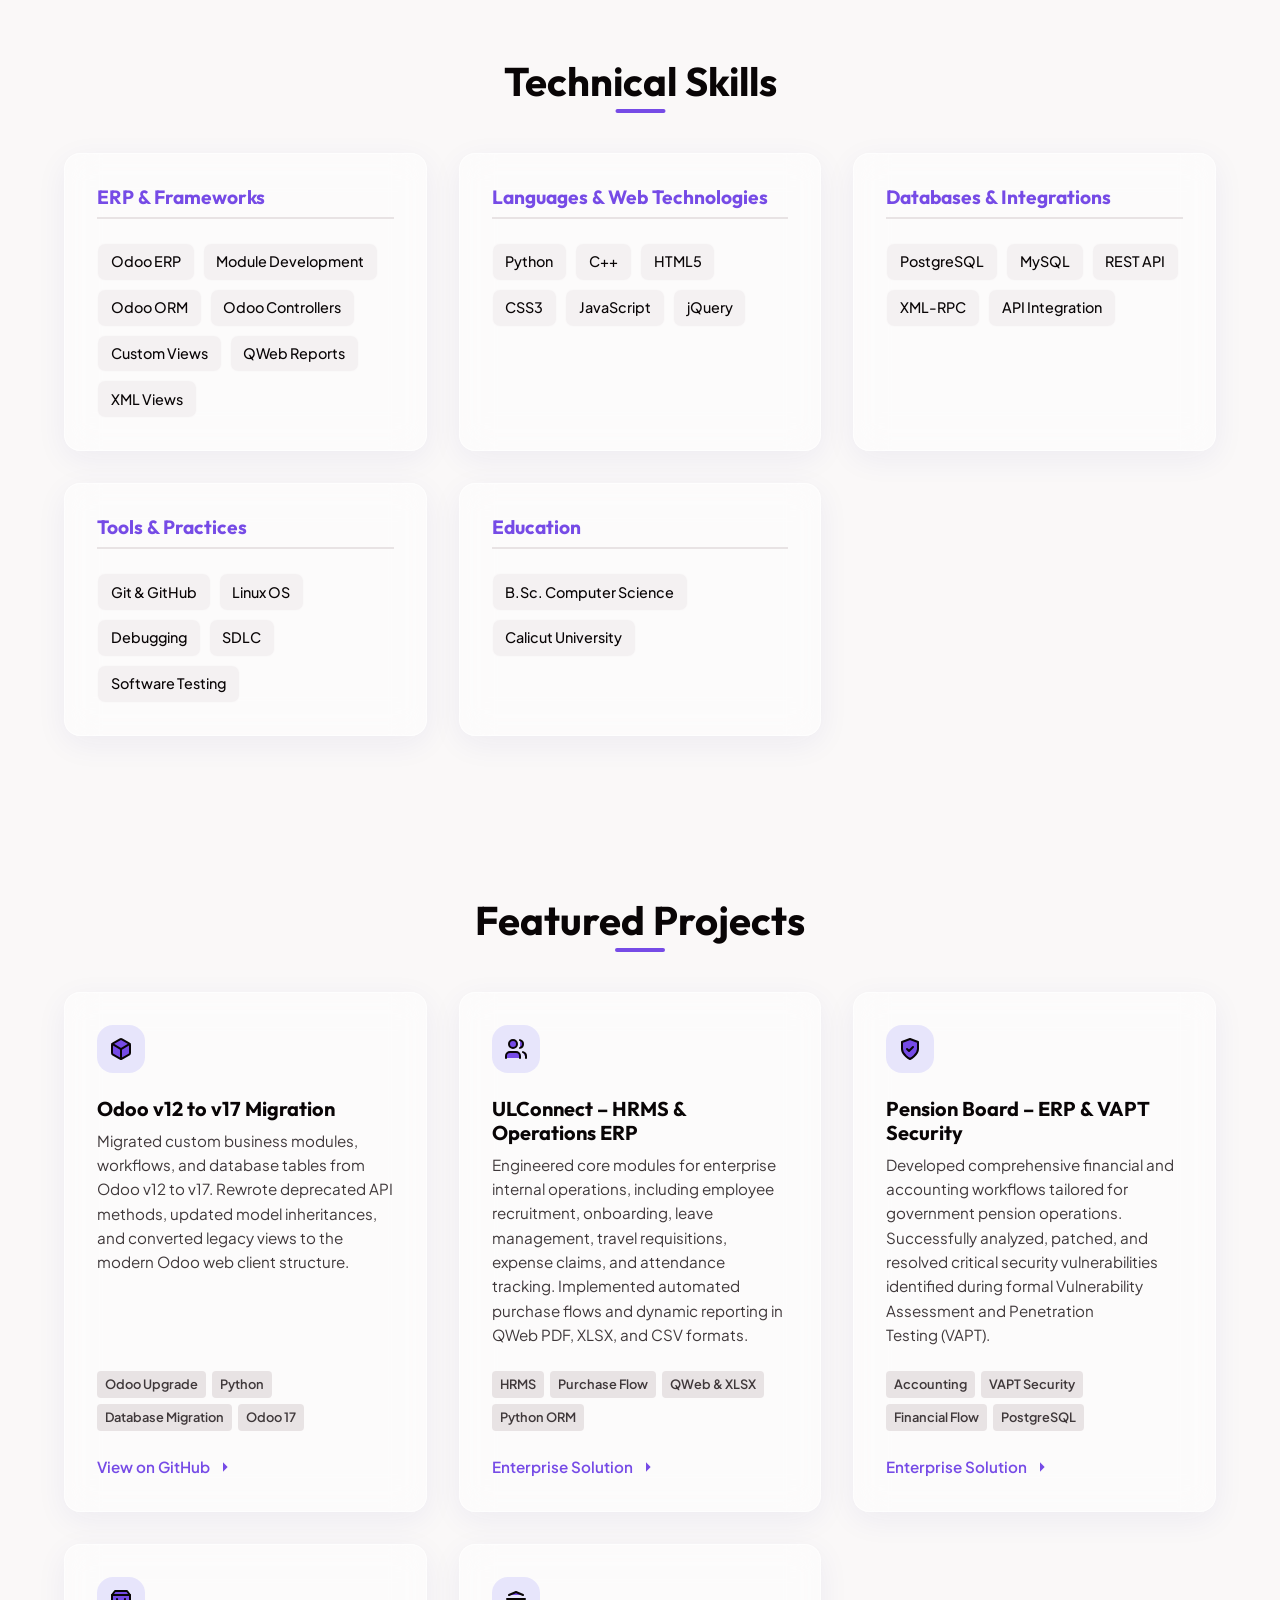
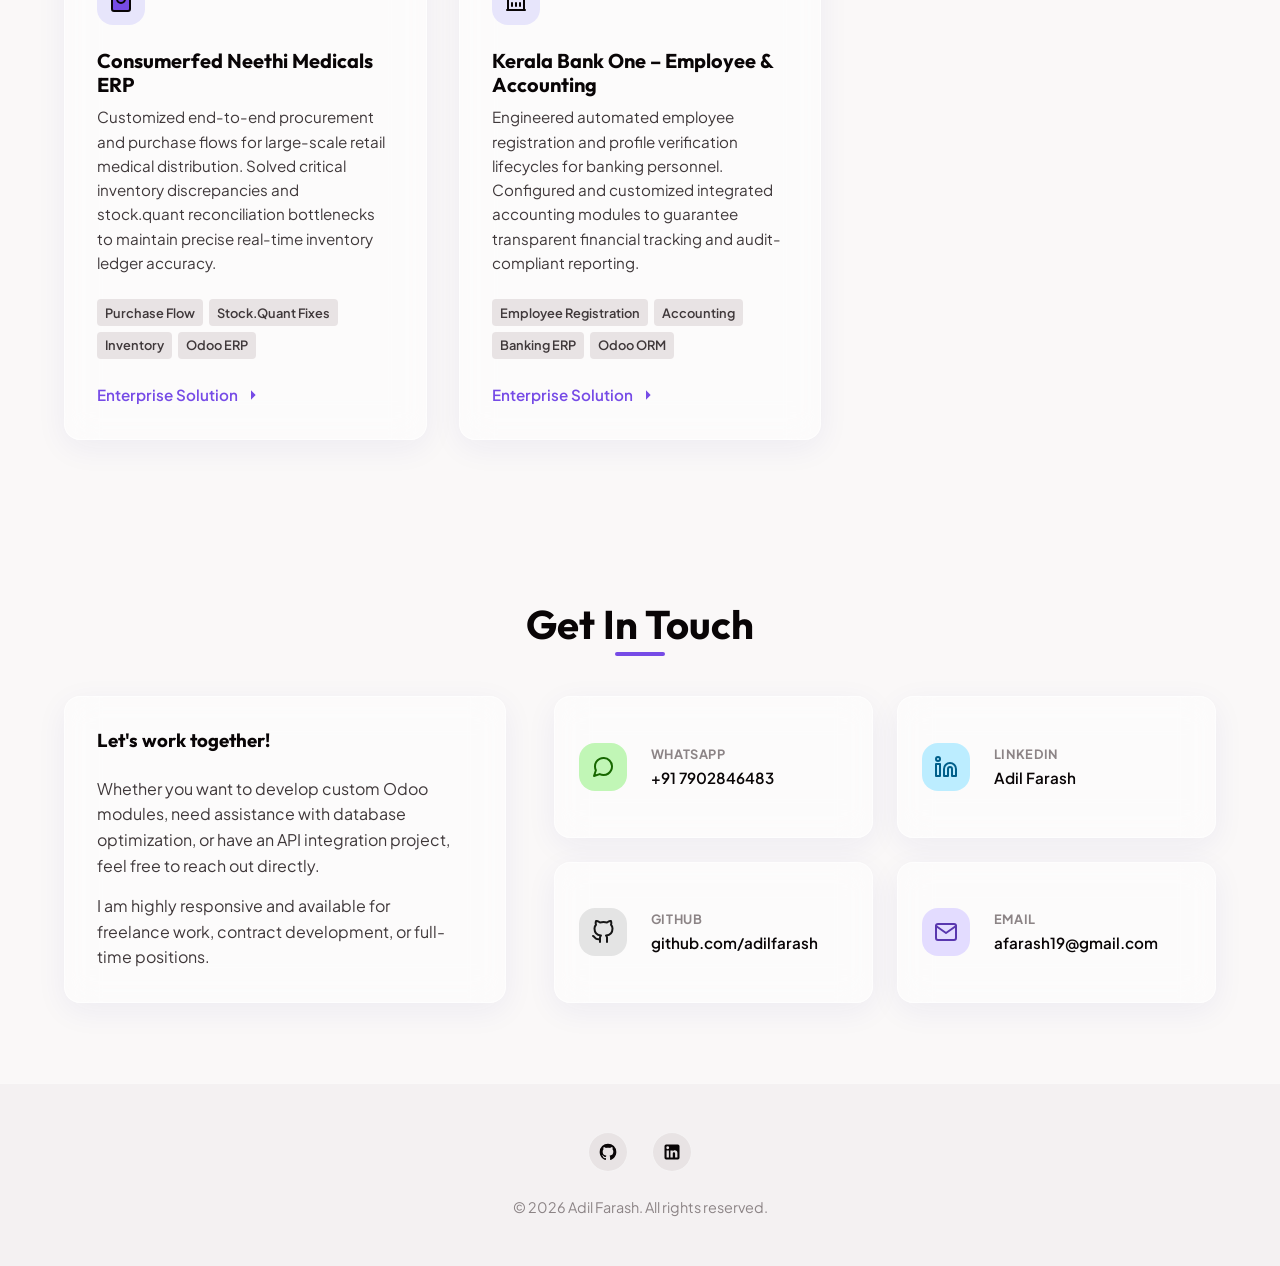
==== commit c83d211c: "Format and detail all client and internal projects inside the UL Technology Solutions experience sec" ====
--- a/index.html
+++ b/index.html
@@ -138,14 +138,69 @@
             <span class="timeline-date">May 2024 - Present</span>
             <h3 class="timeline-title">Python / Odoo Developer</h3>
             <div class="timeline-company">UL Technology Solutions, UL-Cyberpark, Calicut</div>
-            <ul class="timeline-details">
-              <li>Engineered and customized enterprise ERP modules for major clients (Consumerfed Neethi Medicals, Kerala Pension Board, Kerala Bank One, and internal ULConnect HRMS).</li>
-              <li>Successfully migrated custom Odoo business modules, data schemas, and backend databases from version 12 to version 17.</li>
-              <li>Resolved critical <code>stock.quant</code> inventory discrepancies and streamlined automated purchase and procurement workflows.</li>
-              <li>Configured and audited financial and accounting processes, remediating security vulnerabilities flagged in VAPT assessments.</li>
-              <li>Built comprehensive dynamic reporting engines delivering outputs across QWeb PDF, XLSX, and CSV formats.</li>
-              <li>Utilized Odoo ORM methods, custom XML views, and PostgreSQL query tuning to eliminate system latency and optimize workflows.</li>
-            </ul>
+            <div class="timeline-projects">
+              
+              <!-- Project: ULConnect -->
+              <div class="timeline-project-card">
+                <div class="timeline-project-name">
+                  <span>ULConnect</span>
+                  <span class="badge">Internal Enterprise ERP & HRMS</span>
+                </div>
+                <ul>
+                  <li>Developed core modules for employee recruitment, onboarding, leave management, travel requisitions, expense claims, and biometric attendance.</li>
+                  <li>Automated purchase workflows and engineered multi-format reporting engines generating outputs in QWeb PDF, XLSX, and CSV.</li>
+                </ul>
+              </div>
+
+              <!-- Project: Consumerfed Neethi Medicals -->
+              <div class="timeline-project-card">
+                <div class="timeline-project-name">
+                  <span>Consumerfed Neethi Medicals</span>
+                  <span class="badge">Retail Supply Chain & Inventory</span>
+                </div>
+                <ul>
+                  <li>Customized and streamlined end-to-end procurement and purchase flows for medical retail stores.</li>
+                  <li>Diagnosed and resolved critical <code>stock.quant</code> and inventory tracking discrepancies to ensure accurate valuation ledgers.</li>
+                </ul>
+              </div>
+
+              <!-- Project: Kerala Pension Board -->
+              <div class="timeline-project-card">
+                <div class="timeline-project-name">
+                  <span>Kerala Pension Board</span>
+                  <span class="badge">Financial ERP & VAPT</span>
+                </div>
+                <ul>
+                  <li>Built comprehensive financial workflows and customized core accounting modules for government pension administration.</li>
+                  <li>Patched and resolved critical security vulnerabilities identified during formal Vulnerability Assessment and Penetration Testing (VAPT).</li>
+                </ul>
+              </div>
+
+              <!-- Project: Kerala Bank One -->
+              <div class="timeline-project-card">
+                <div class="timeline-project-name">
+                  <span>Kerala Bank One</span>
+                  <span class="badge">Banking ERP</span>
+                </div>
+                <ul>
+                  <li>Engineered employee registration and lifecycle onboarding workflows for banking personnel.</li>
+                  <li>Configured and customized integrated accounting processes ensuring audit-compliant tracking.</li>
+                </ul>
+              </div>
+
+              <!-- Project: Odoo v12 to v17 Migration -->
+              <div class="timeline-project-card">
+                <div class="timeline-project-name">
+                  <span>Odoo v12 to v17 Migration</span>
+                  <span class="badge">Version Upgrade</span>
+                </div>
+                <ul>
+                  <li>Migrated custom business modules, workflows, and database tables from Odoo v12 to Odoo v17.</li>
+                  <li>Upgraded deprecated ORM API methods, updated model inheritances, and adapted legacy views to the modern Odoo web client.</li>
+                </ul>
+              </div>
+
+            </div>
           </div>
         </div>
 
--- a/style.css
+++ b/style.css
@@ -614,6 +614,60 @@
     margin-bottom: 5px;
   }
 
+  .timeline-projects {
+    display: flex;
+    flex-direction: column;
+    gap: var(--space-sm);
+    margin-top: var(--space-sm);
+  }
+
+  .timeline-project-card {
+    background: var(--bg-secondary);
+    border: 1px solid var(--glass-border);
+    border-radius: var(--radius-sm);
+    padding: var(--space-sm);
+    transition: transform var(--transition-fast), border-color var(--transition-fast), box-shadow var(--transition-fast);
+  }
+
+  .timeline-project-card:hover {
+    border-color: oklch(from var(--accent) l c h / 0.3);
+    transform: translateY(-2px);
+    box-shadow: 0 4px 12px oklch(from var(--accent) l c h / 0.08);
+  }
+
+  .timeline-project-name {
+    font-size: 0.95rem;
+    font-weight: 700;
+    color: var(--text-primary);
+    display: flex;
+    flex-wrap: wrap;
+    align-items: center;
+    gap: 8px;
+    margin-bottom: 6px;
+  }
+
+  .timeline-project-name .badge {
+    font-size: 0.72rem;
+    font-weight: 600;
+    color: var(--accent);
+    background-color: var(--accent-light);
+    padding: 2px 8px;
+    border-radius: var(--radius-full);
+    border: 1px solid oklch(from var(--accent) l c h / 0.15);
+  }
+
+  .timeline-project-card ul {
+    list-style-type: disc;
+    padding-left: var(--space-md);
+    font-size: 0.88rem;
+    color: var(--text-secondary);
+  }
+
+  .timeline-project-card ul li {
+    margin-bottom: 4px;
+    line-height: 1.45;
+  }
+
   @media (min-width: 768px) {
     .timeline-item:nth-child(even) .timeline-content {
       grid-column: 2;
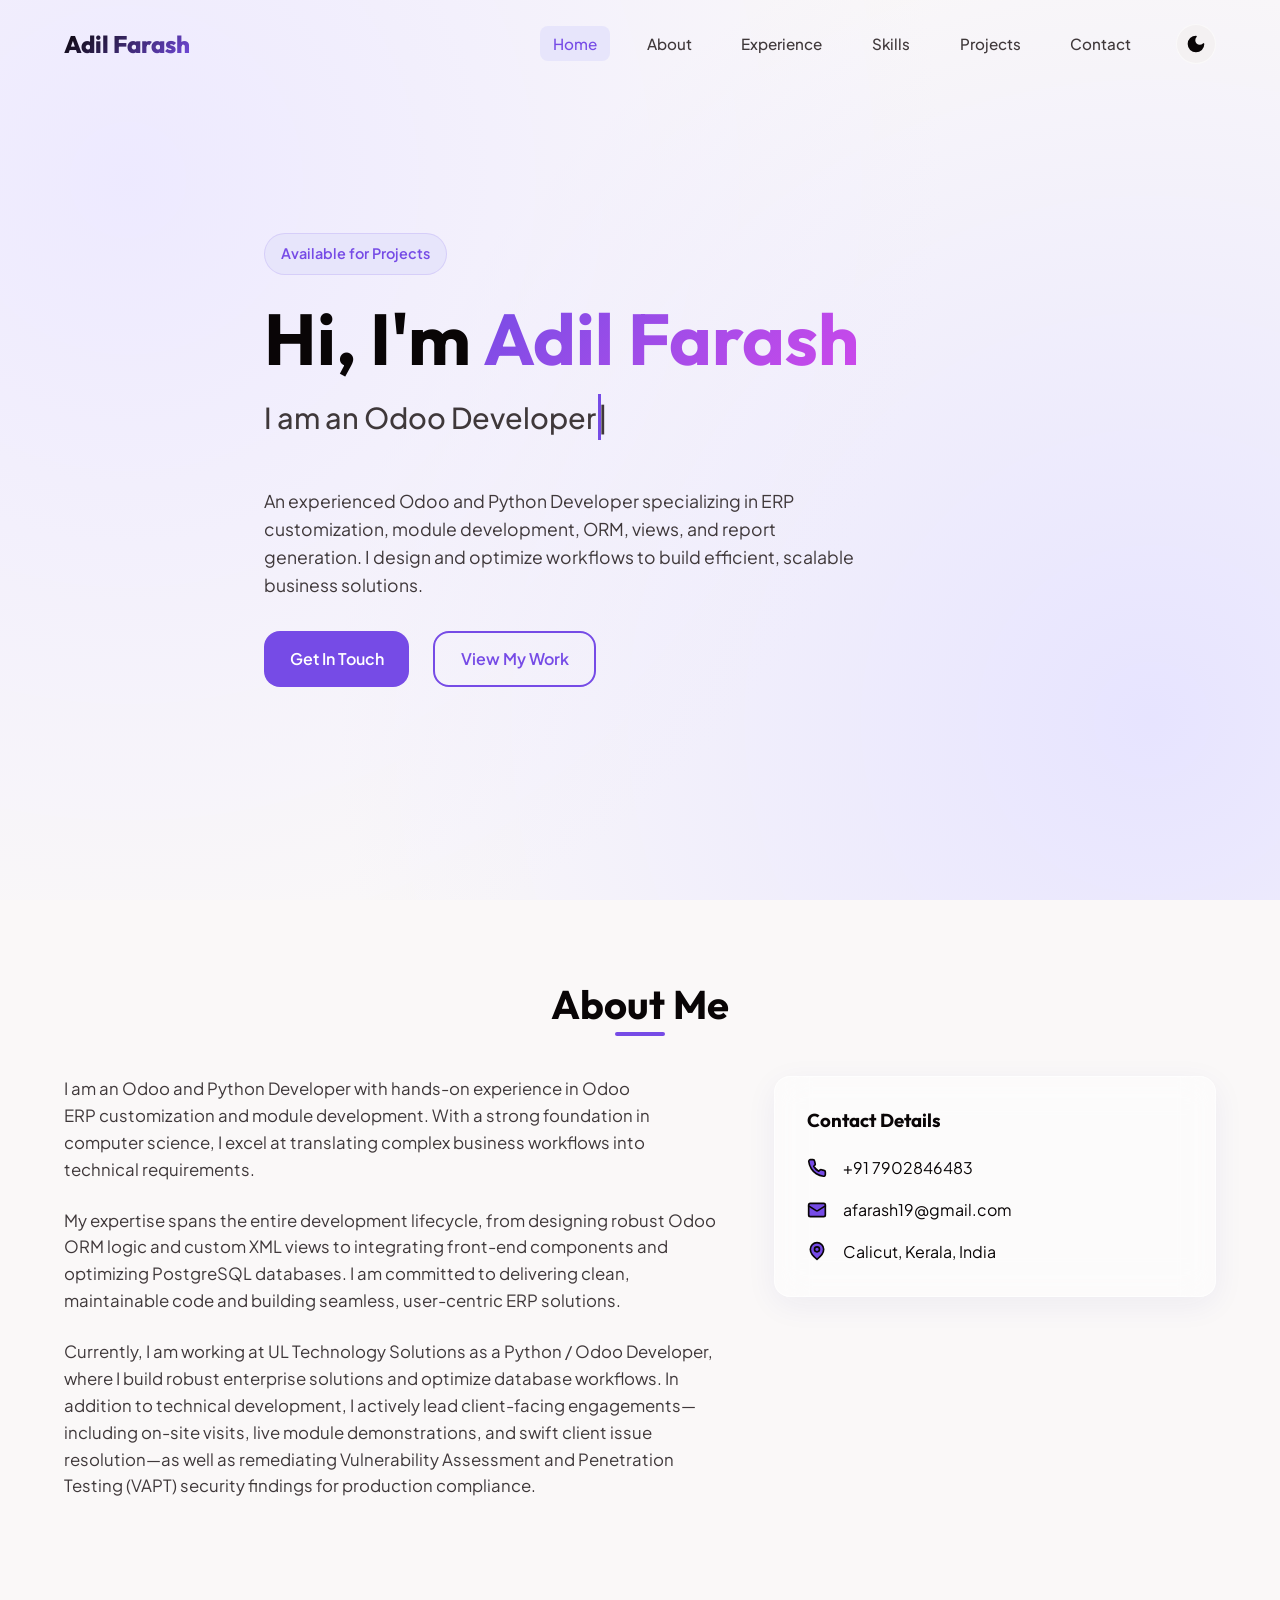
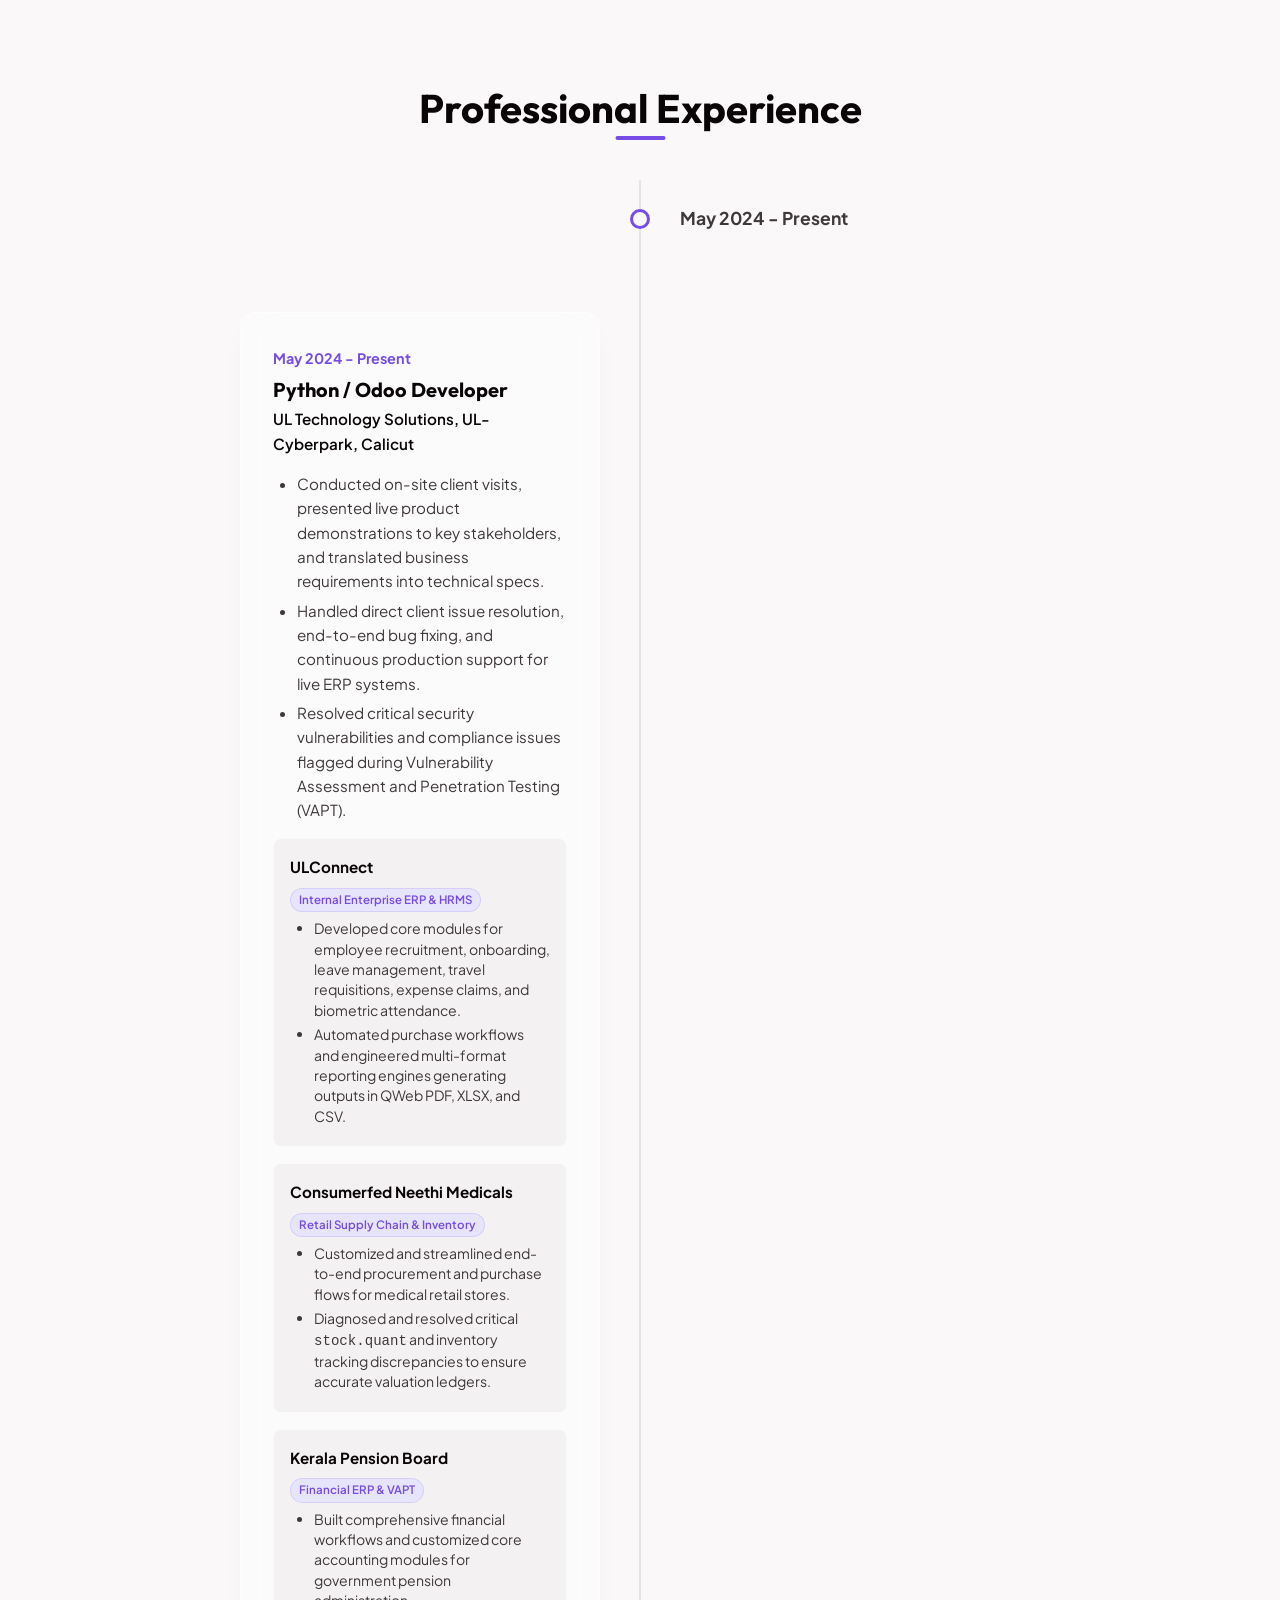
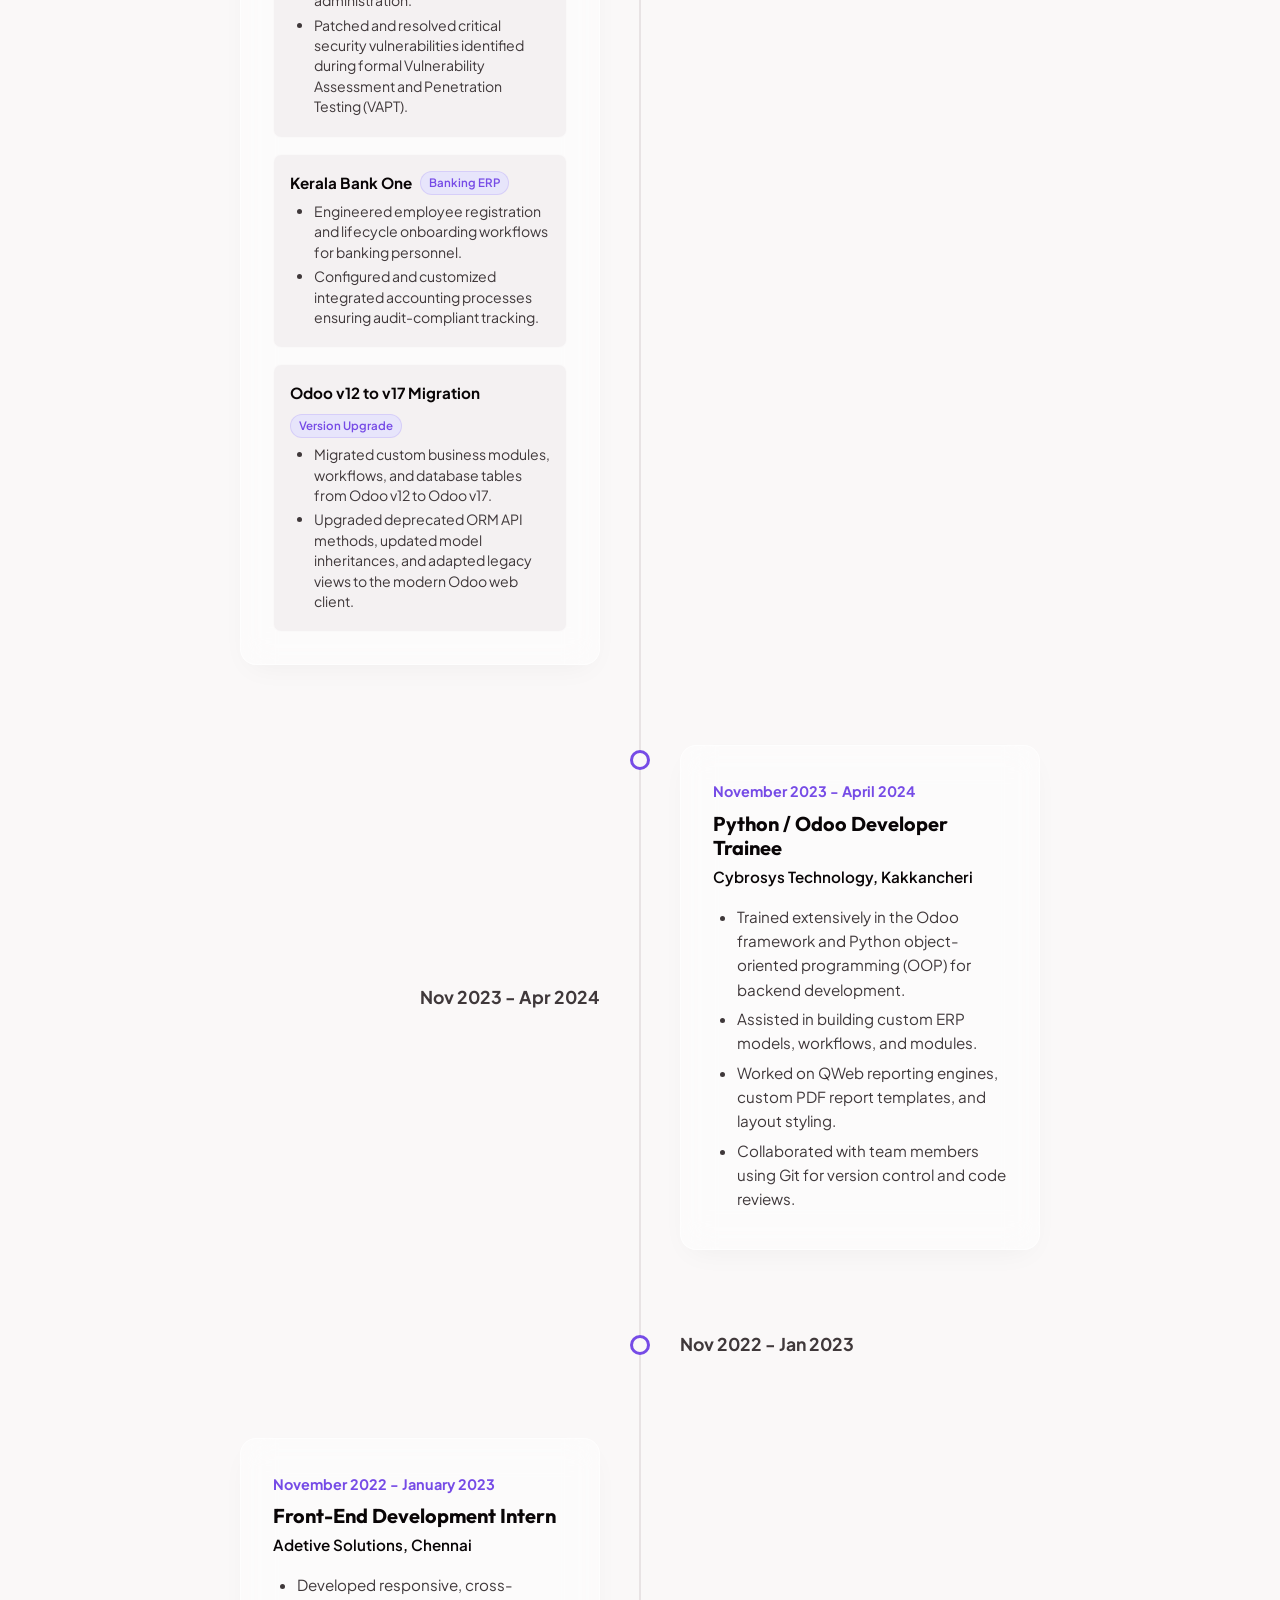
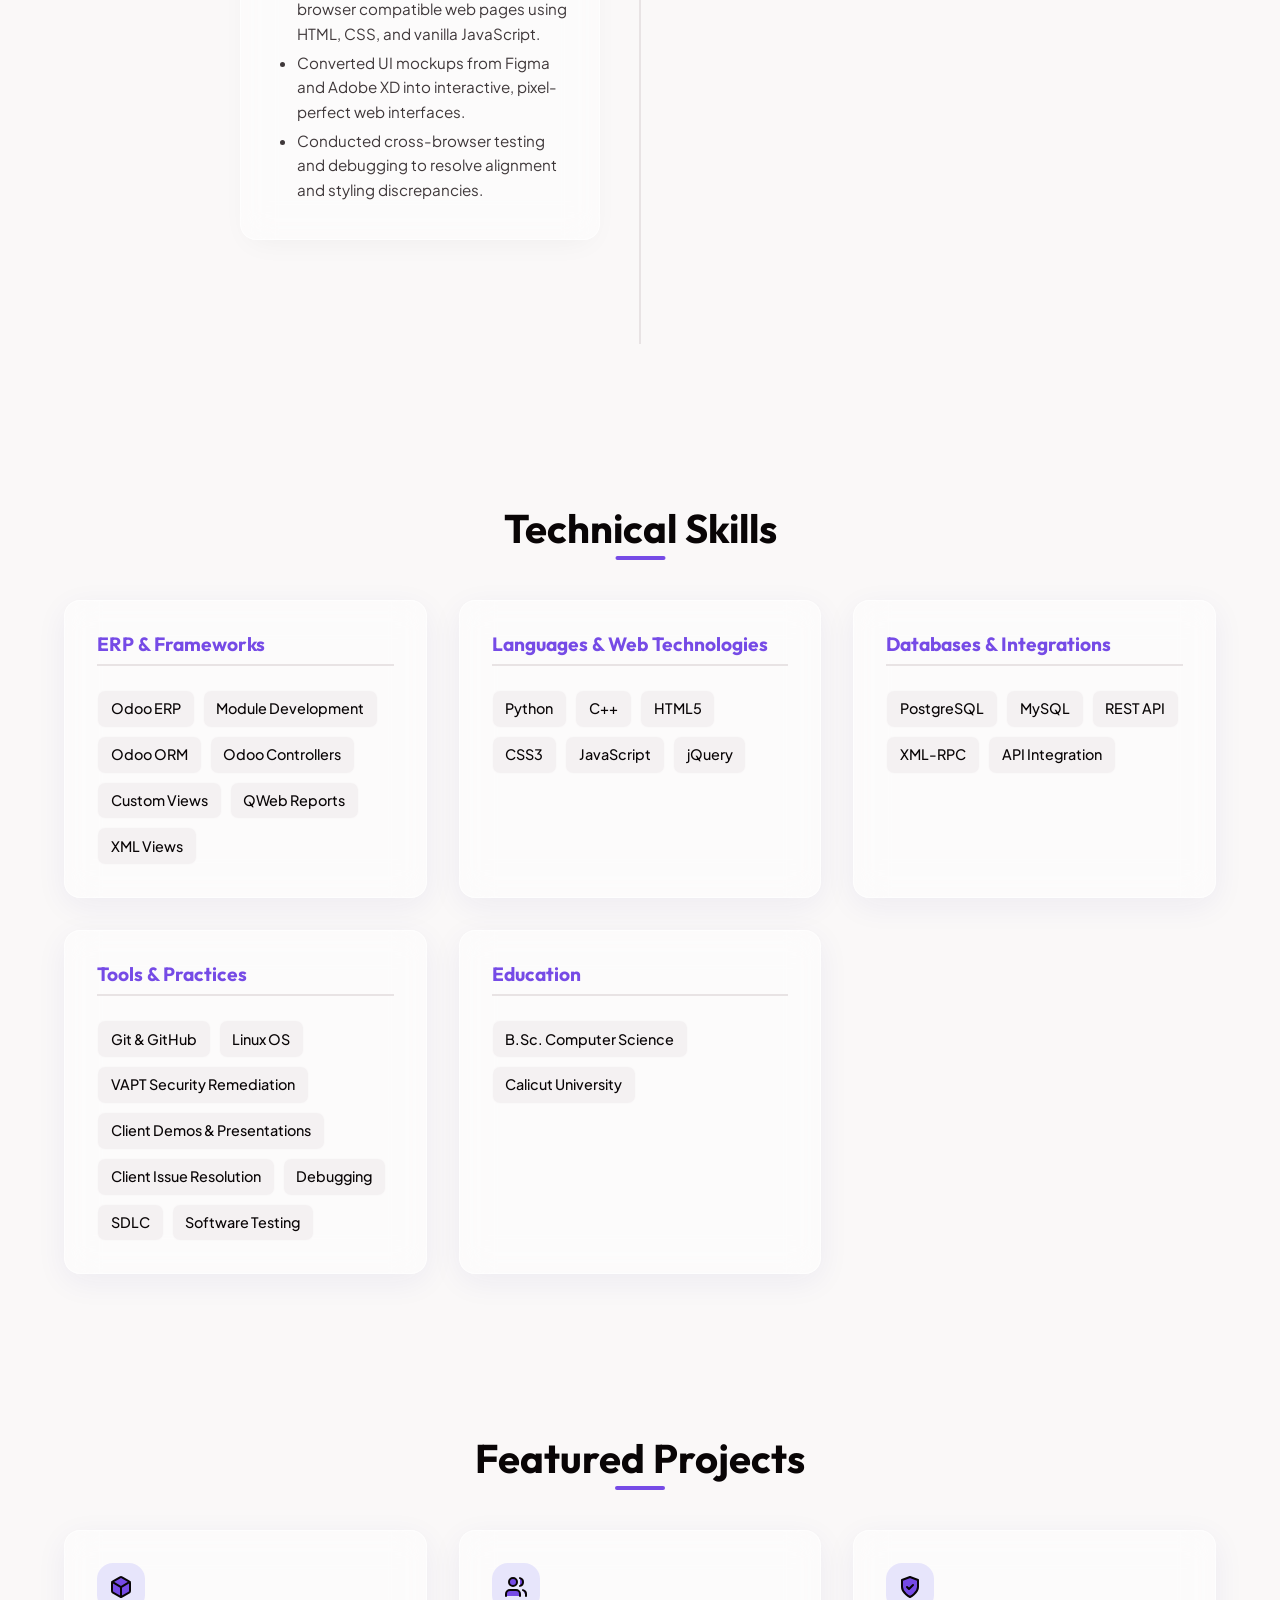
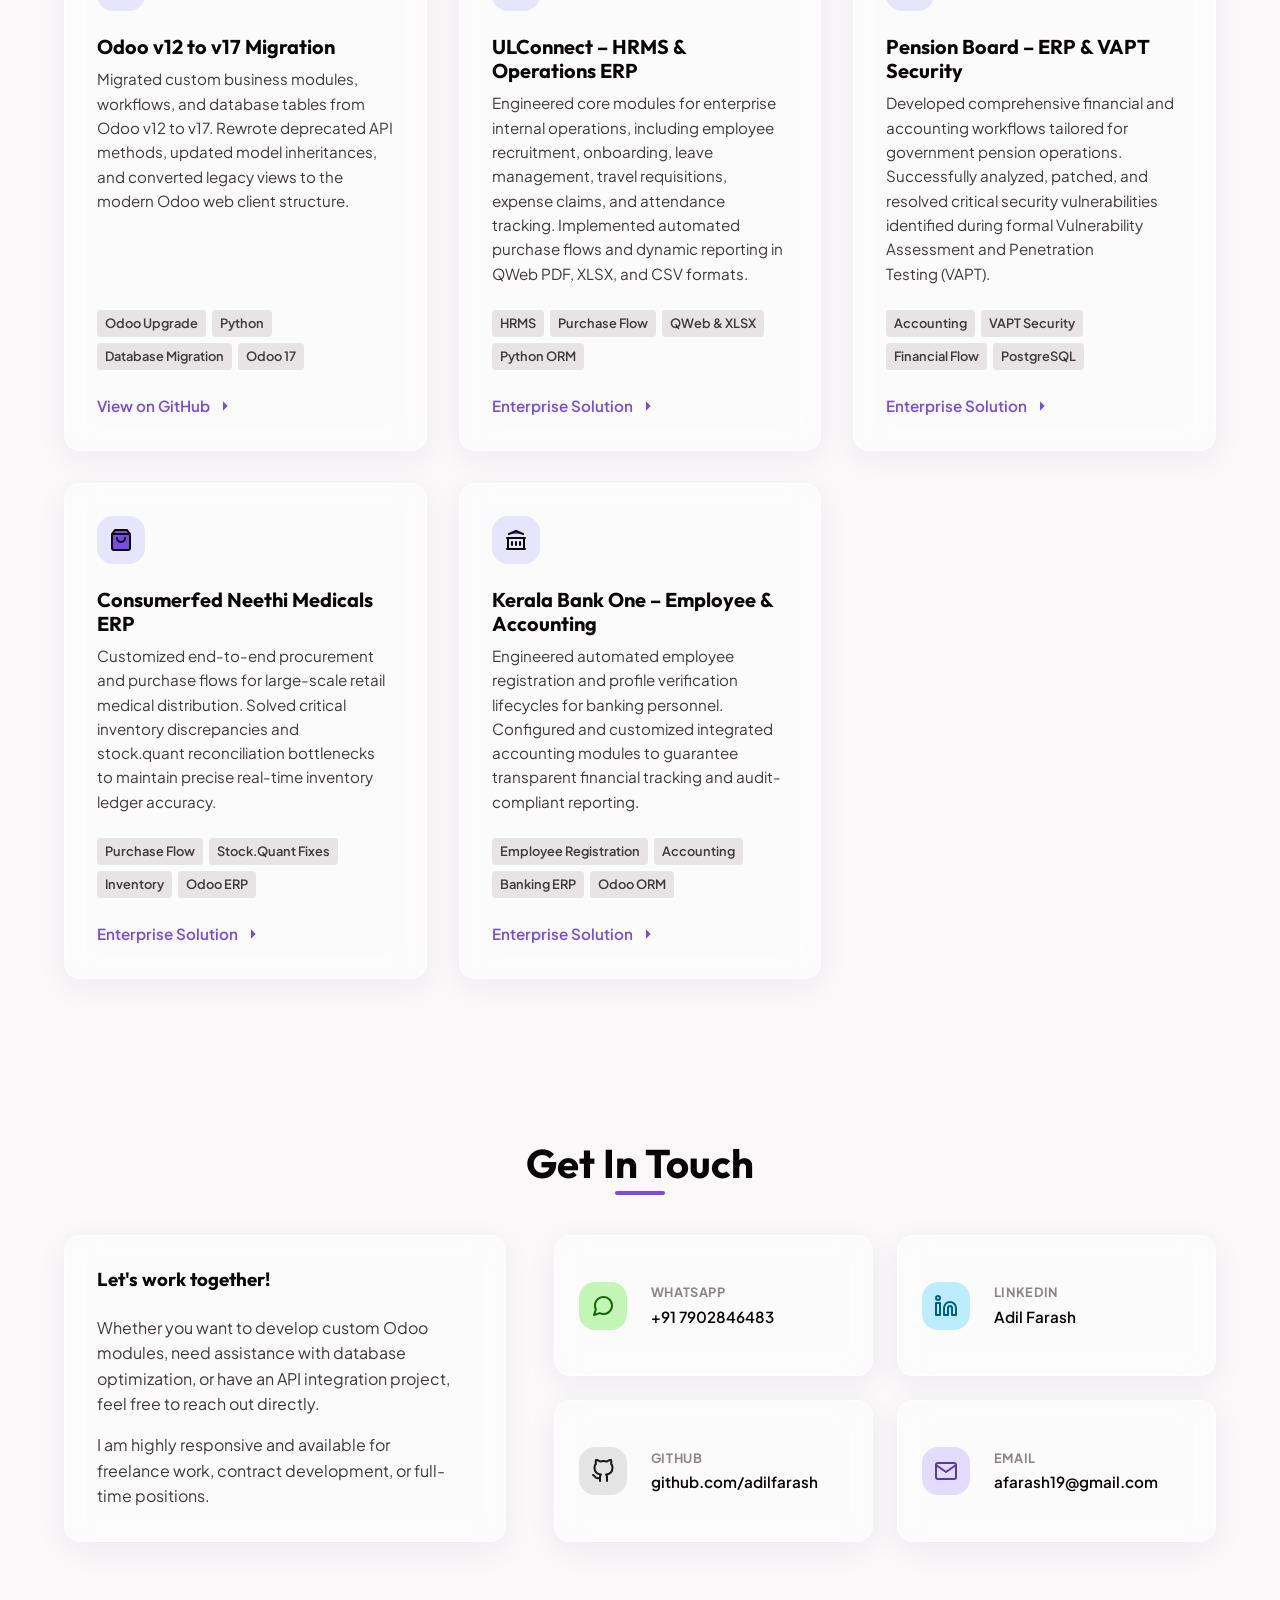
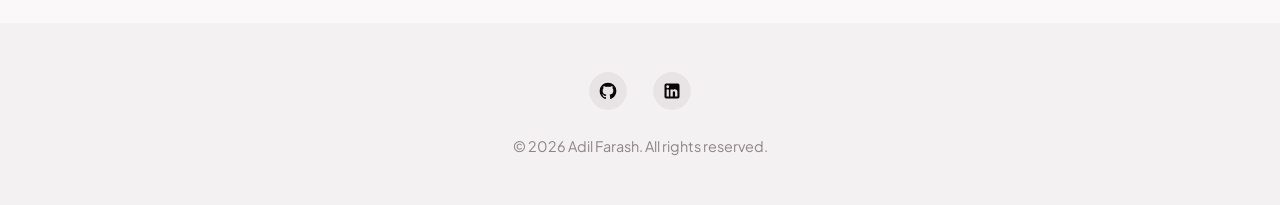
==== commit 95813b25: "Add VAPT security remediation, client visits, live demo presentations, and client issue resolution f" ====
--- a/index.html
+++ b/index.html
@@ -92,7 +92,7 @@
               My expertise spans the entire development lifecycle, from designing robust Odoo ORM logic and custom XML views to integrating front-end components and optimizing PostgreSQL databases. I am committed to delivering clean, maintainable code and building seamless, user-centric ERP solutions.
             </p>
             <p>
-              Currently, I am working at UL Technology Solutions as a Python / Odoo Developer, where I continue to tackle complex technical challenges and optimize system performance.
+              Currently, I am working at UL Technology Solutions as a Python / Odoo Developer, where I build robust enterprise solutions and optimize database workflows. In addition to technical development, I actively lead client-facing engagements—including on-site visits, live module demonstrations, and swift client issue resolution—as well as remediating Vulnerability Assessment and Penetration Testing (VAPT) security findings for production compliance.
             </p>
           </div>
           
@@ -138,6 +138,13 @@
             <span class="timeline-date">May 2024 - Present</span>
             <h3 class="timeline-title">Python / Odoo Developer</h3>
             <div class="timeline-company">UL Technology Solutions, UL-Cyberpark, Calicut</div>
+            
+            <ul class="timeline-details" style="margin-bottom: 15px;">
+              <li>Conducted on-site client visits, presented live product demonstrations to key stakeholders, and translated business requirements into technical specs.</li>
+              <li>Handled direct client issue resolution, end-to-end bug fixing, and continuous production support for live ERP systems.</li>
+              <li>Resolved critical security vulnerabilities and compliance issues flagged during Vulnerability Assessment and Penetration Testing (VAPT).</li>
+            </ul>
+
             <div class="timeline-projects">
               
               <!-- Project: ULConnect -->
@@ -291,6 +298,9 @@
             <div class="skills-list">
               <span class="skill-badge">Git & GitHub</span>
               <span class="skill-badge">Linux OS</span>
+              <span class="skill-badge">VAPT Security Remediation</span>
+              <span class="skill-badge">Client Demos & Presentations</span>
+              <span class="skill-badge">Client Issue Resolution</span>
               <span class="skill-badge">Debugging</span>
               <span class="skill-badge">SDLC</span>
               <span class="skill-badge">Software Testing</span>
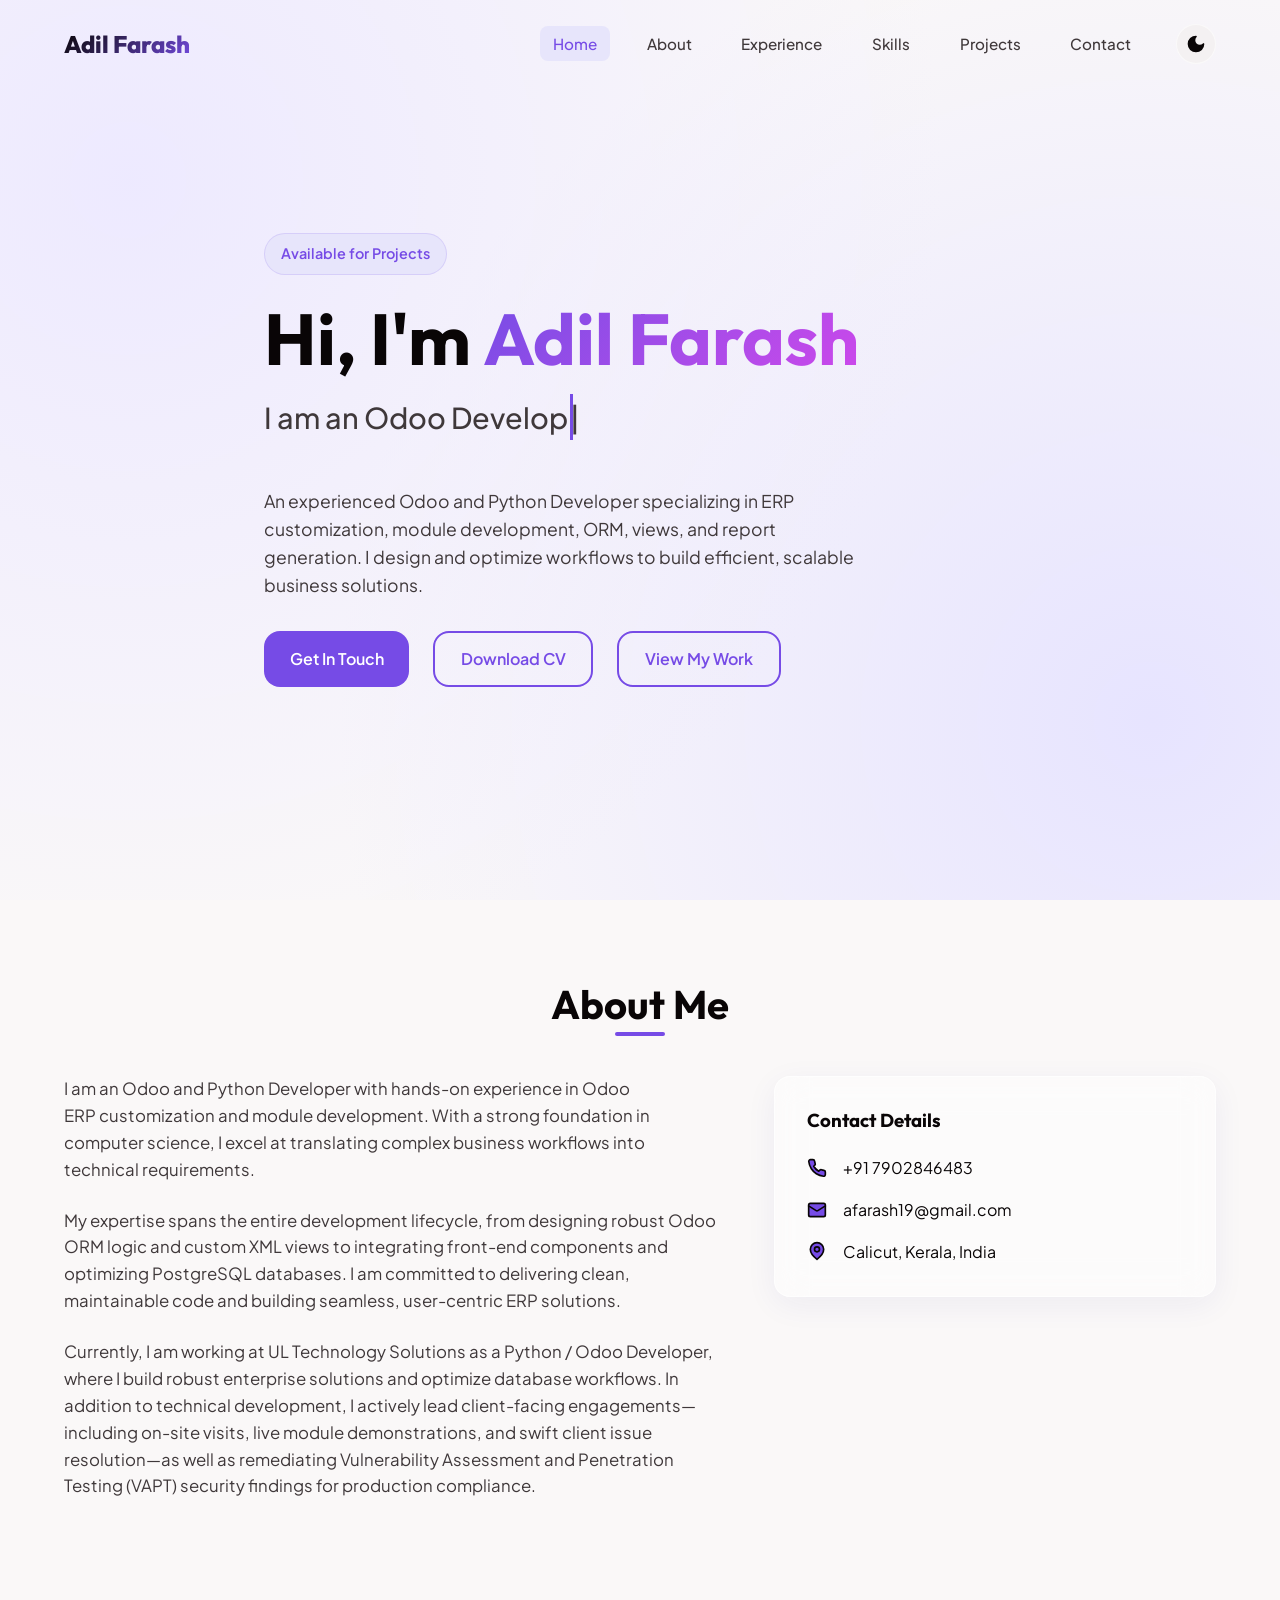
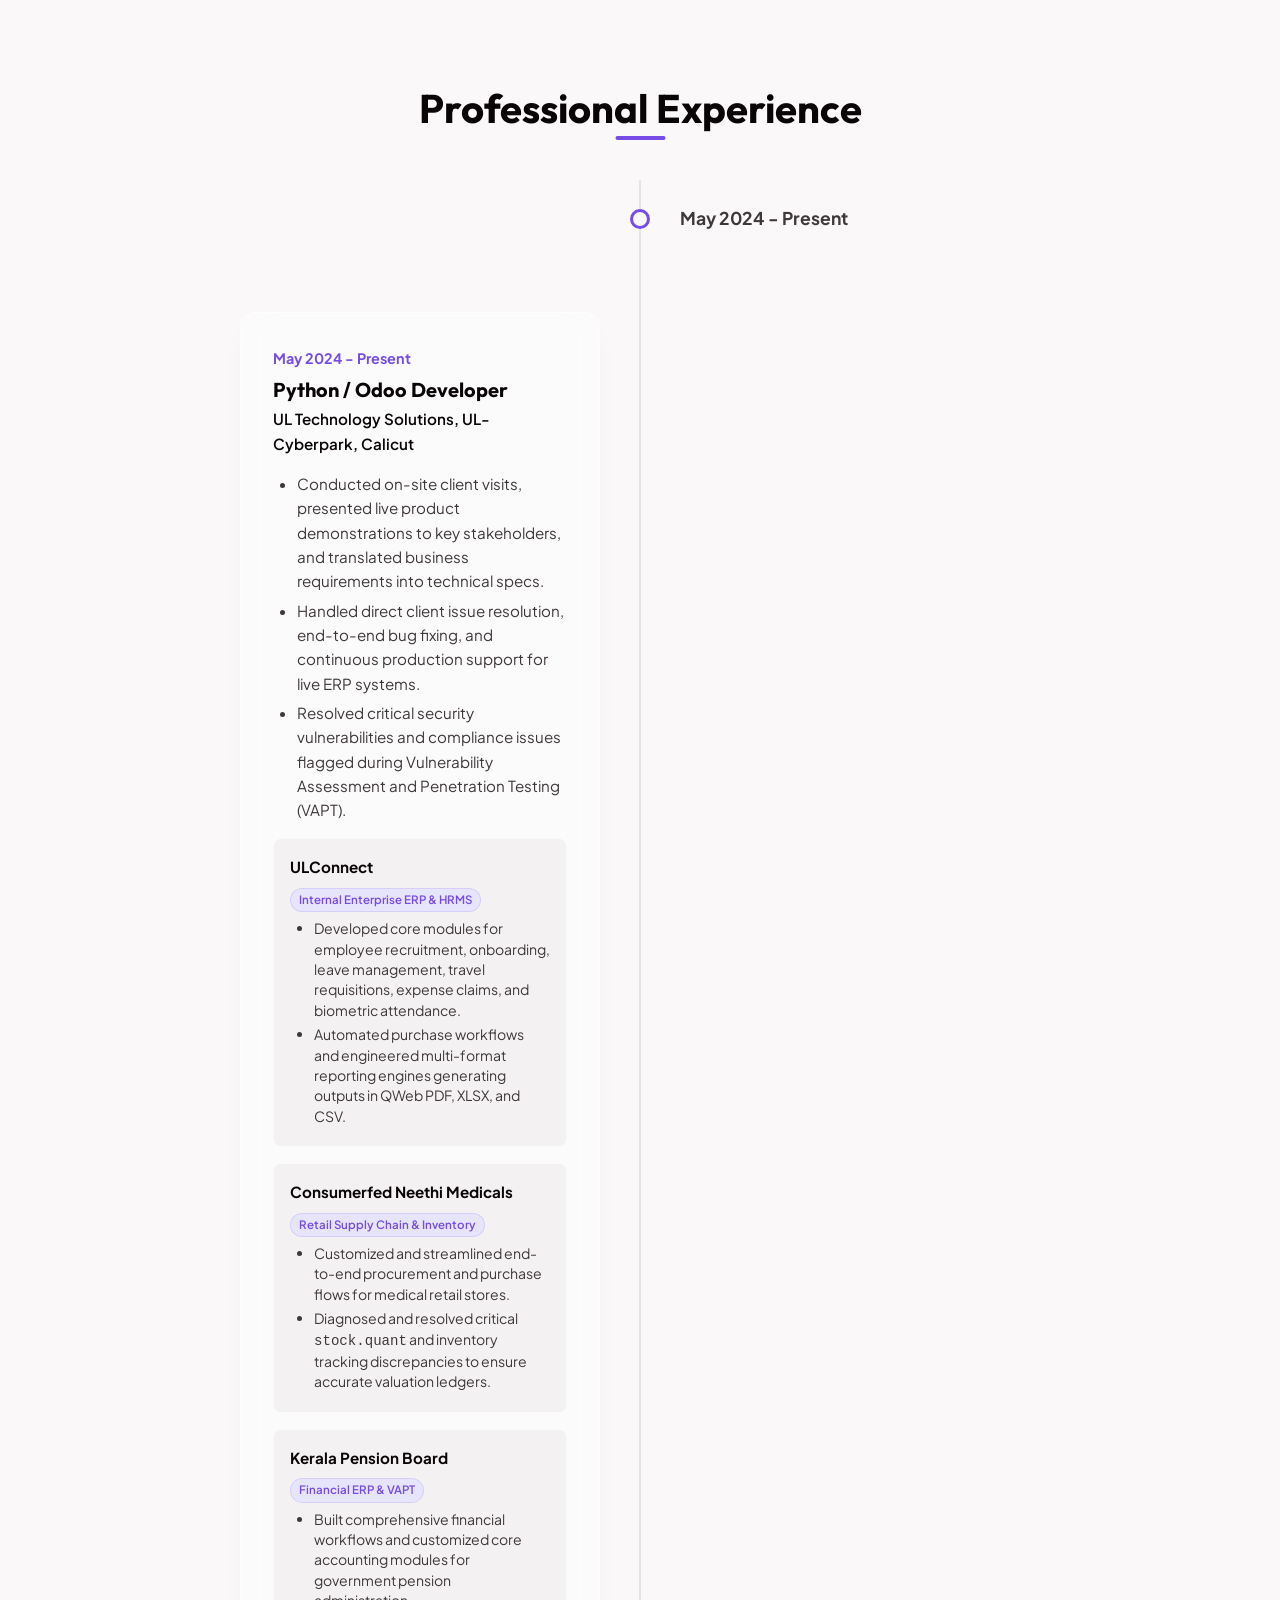
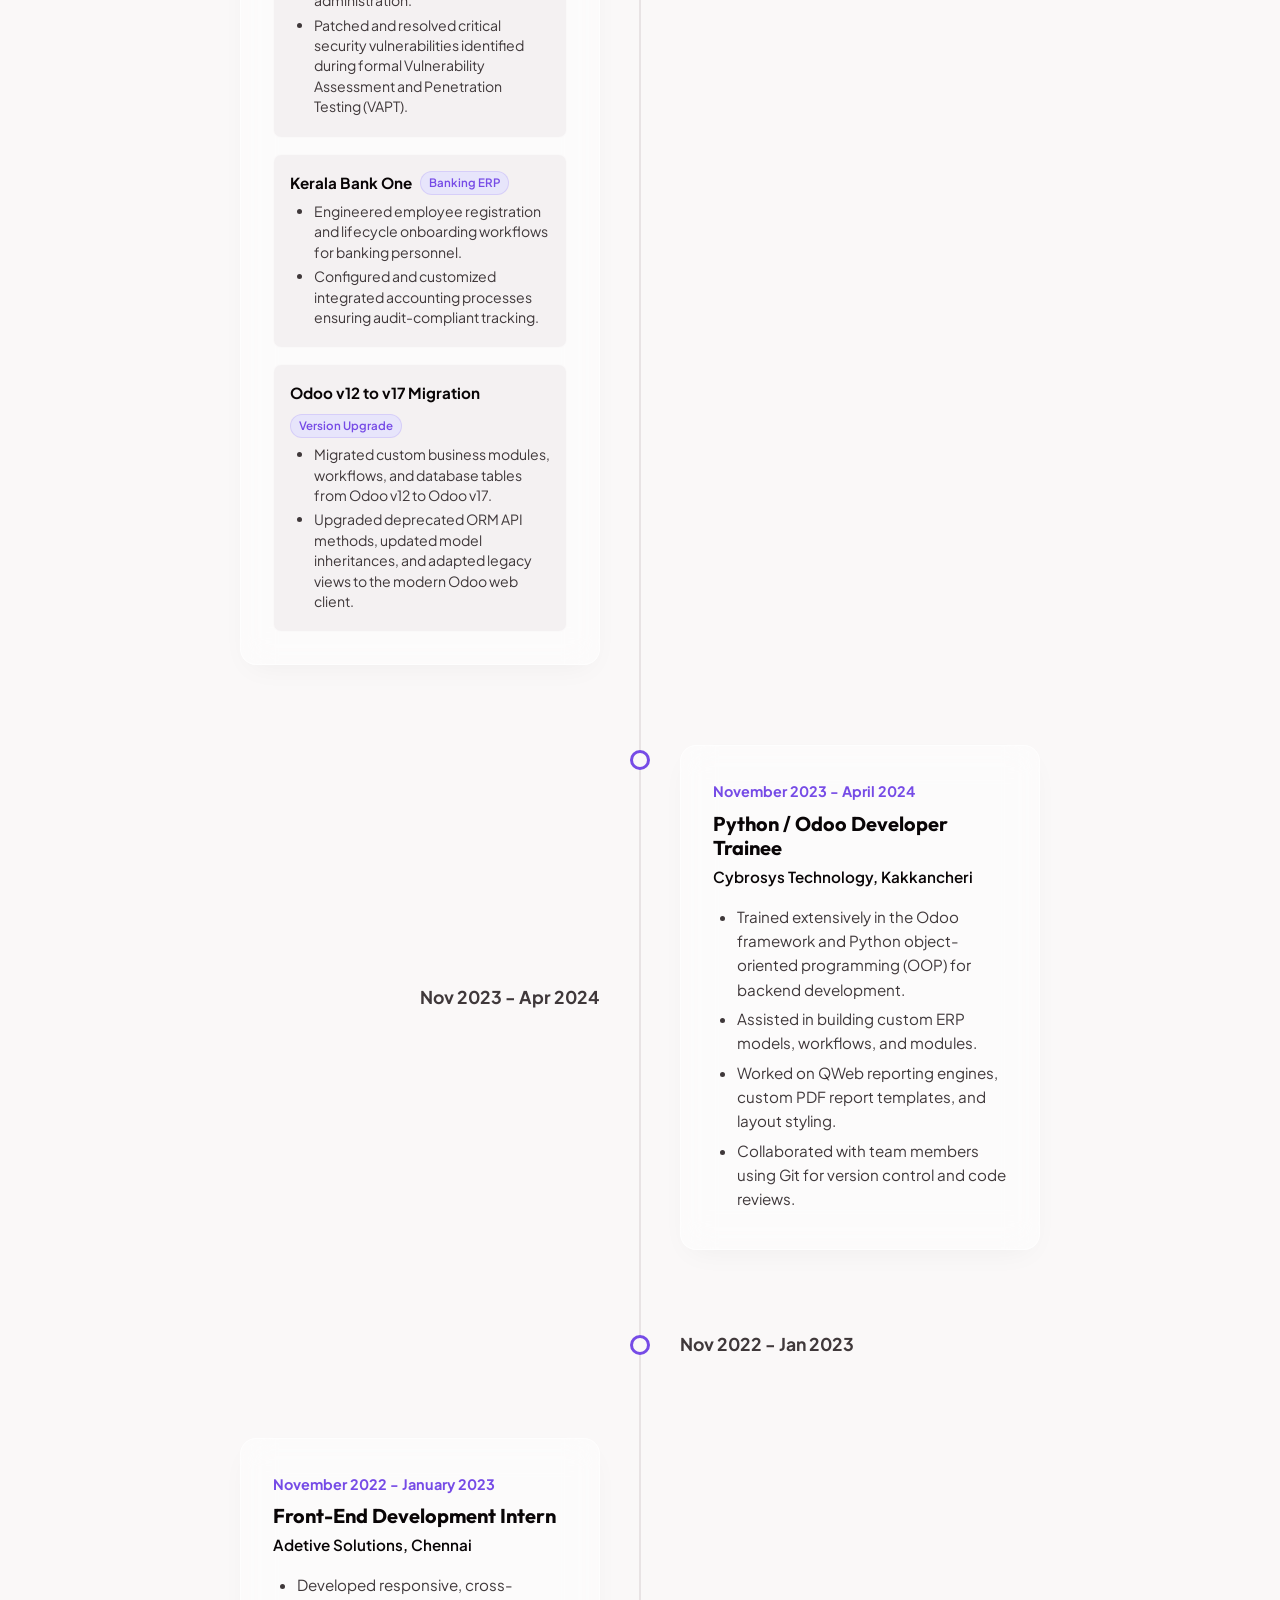
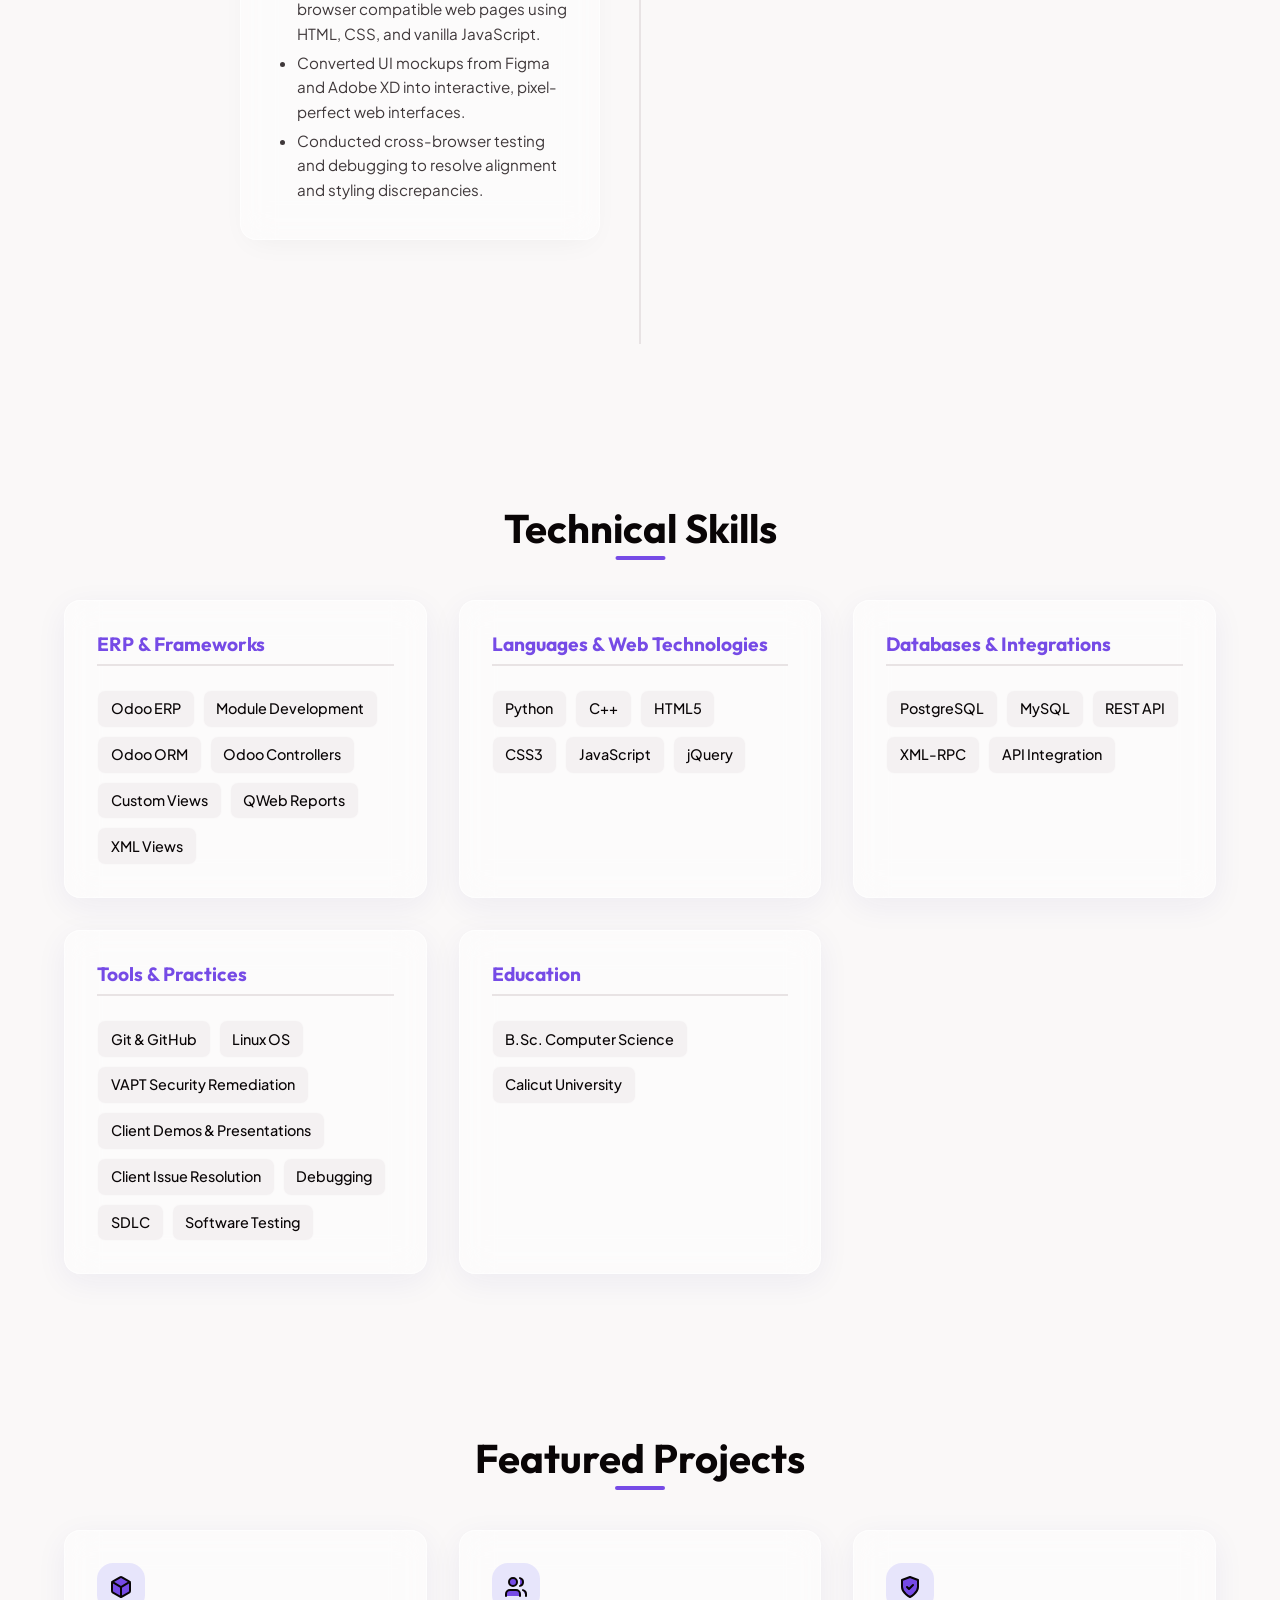
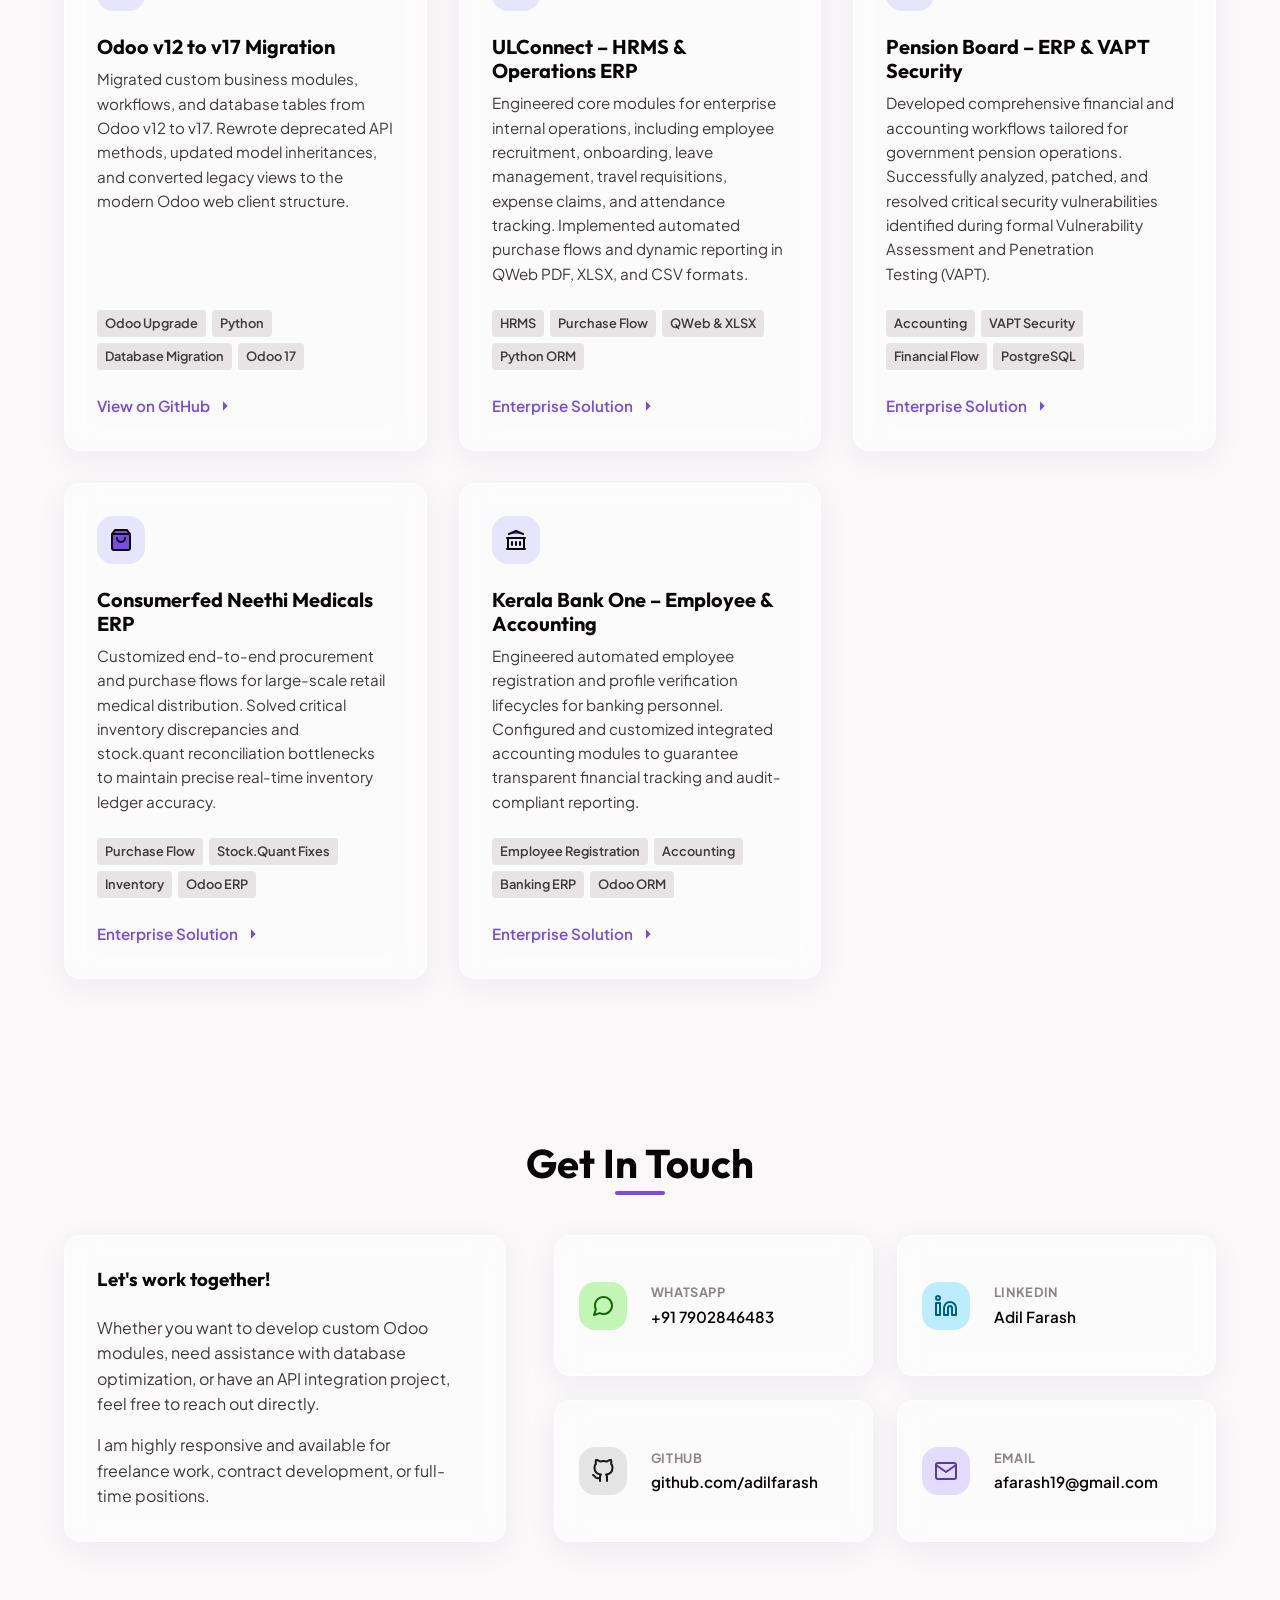
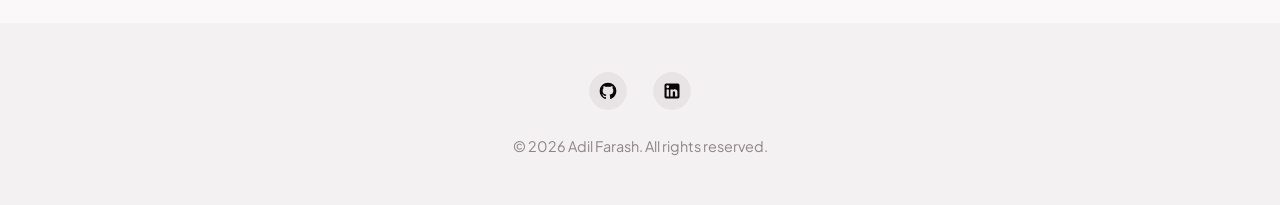
==== commit 9f7cd956: "Add updated CV PDF and downloadable link in hero section" ====
--- a/index.html
+++ b/index.html
@@ -74,6 +74,7 @@
         </p>
         <div class="hero-actions">
           <a href="#contact" class="btn btn-primary">Get In Touch</a>
+          <a href="Adil_Farash_CV.pdf" download="Adil_Farash_CV.pdf" class="btn btn-outline">Download CV</a>
           <a href="#experience" class="btn btn-outline">View My Work</a>
         </div>
       </div>
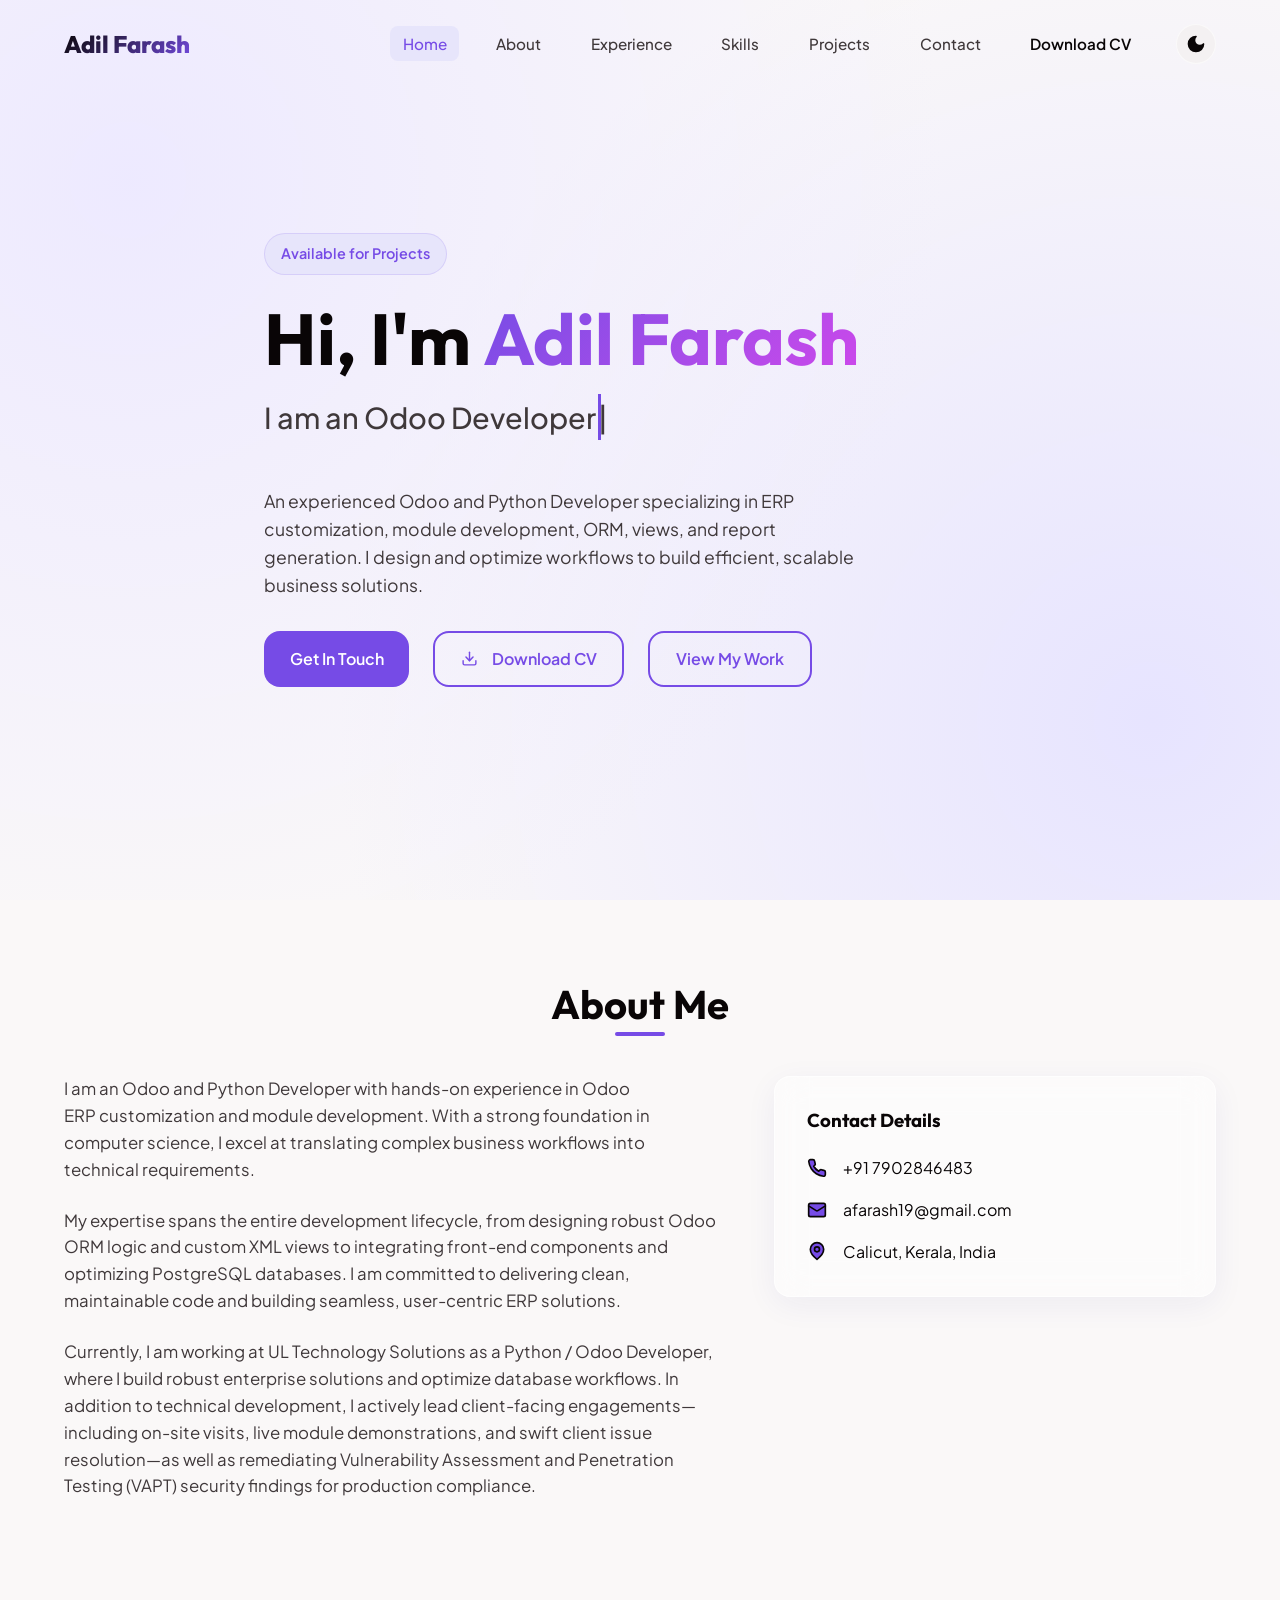
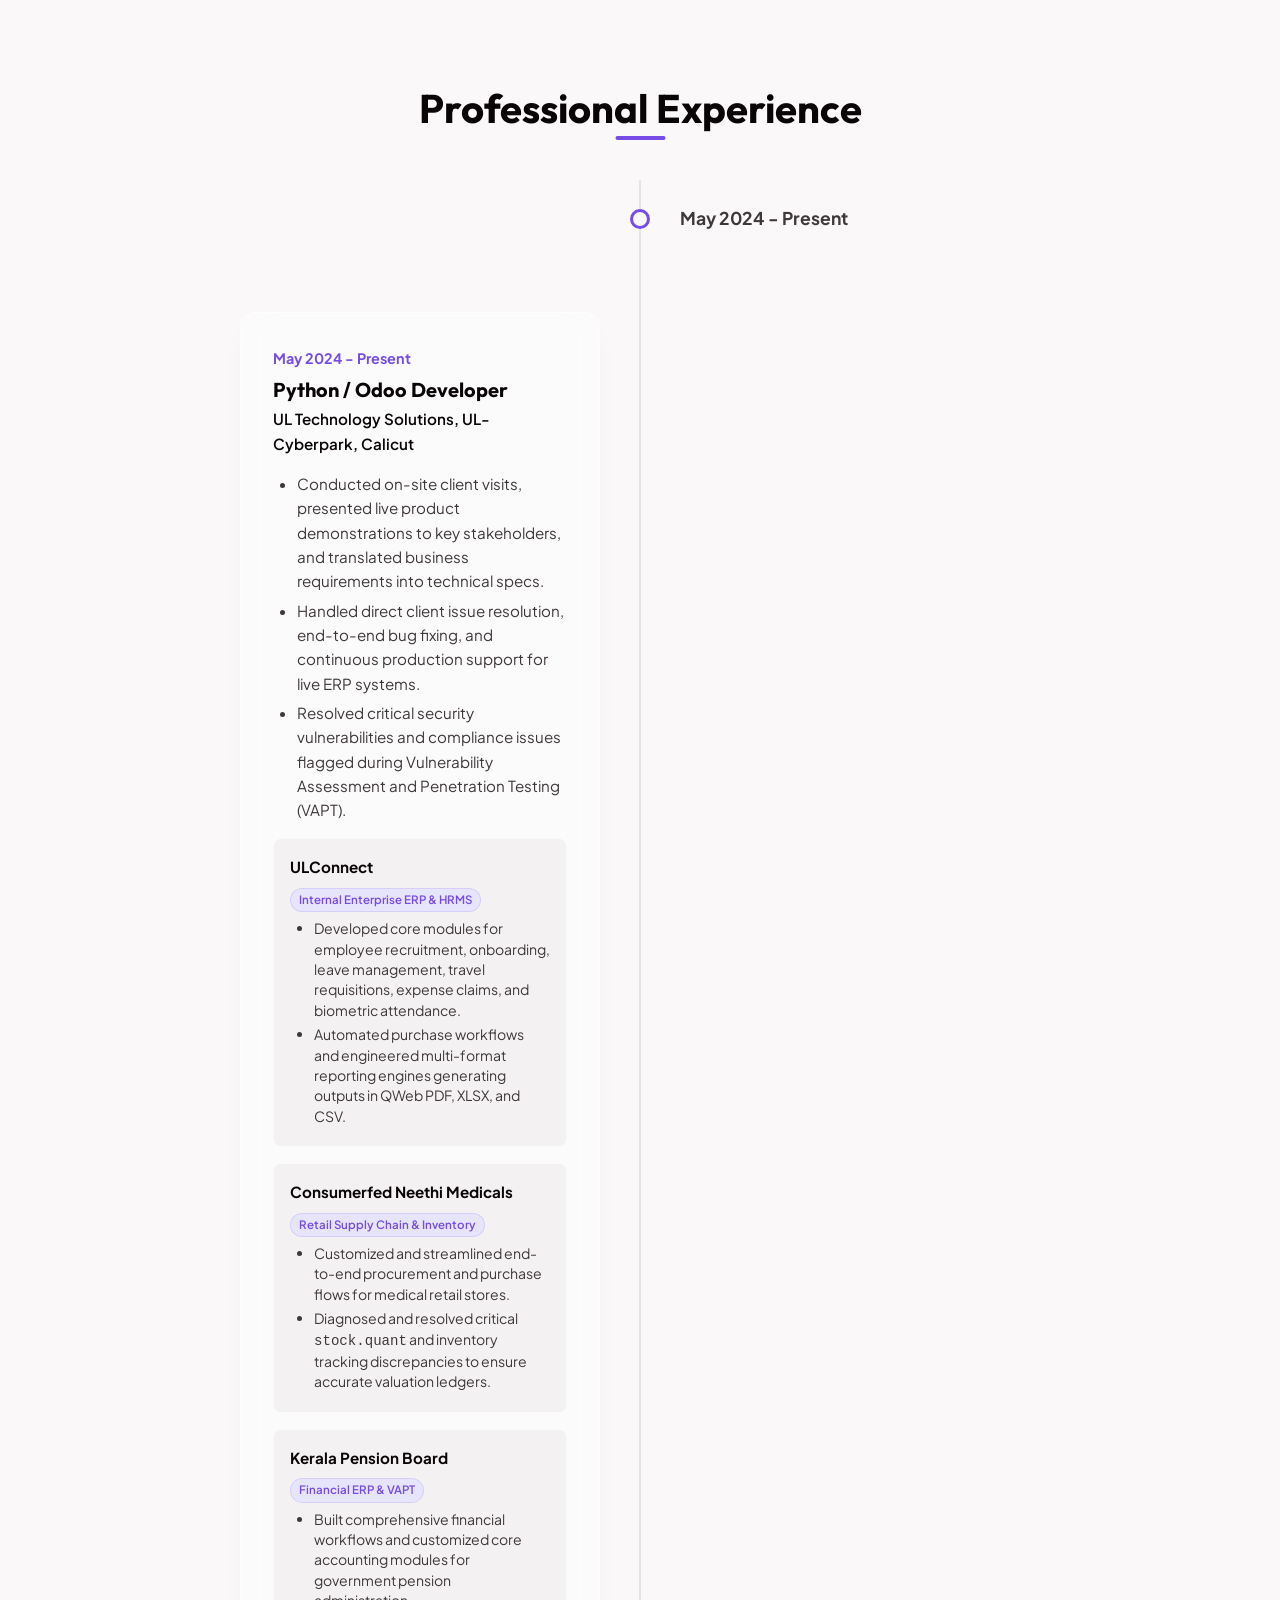
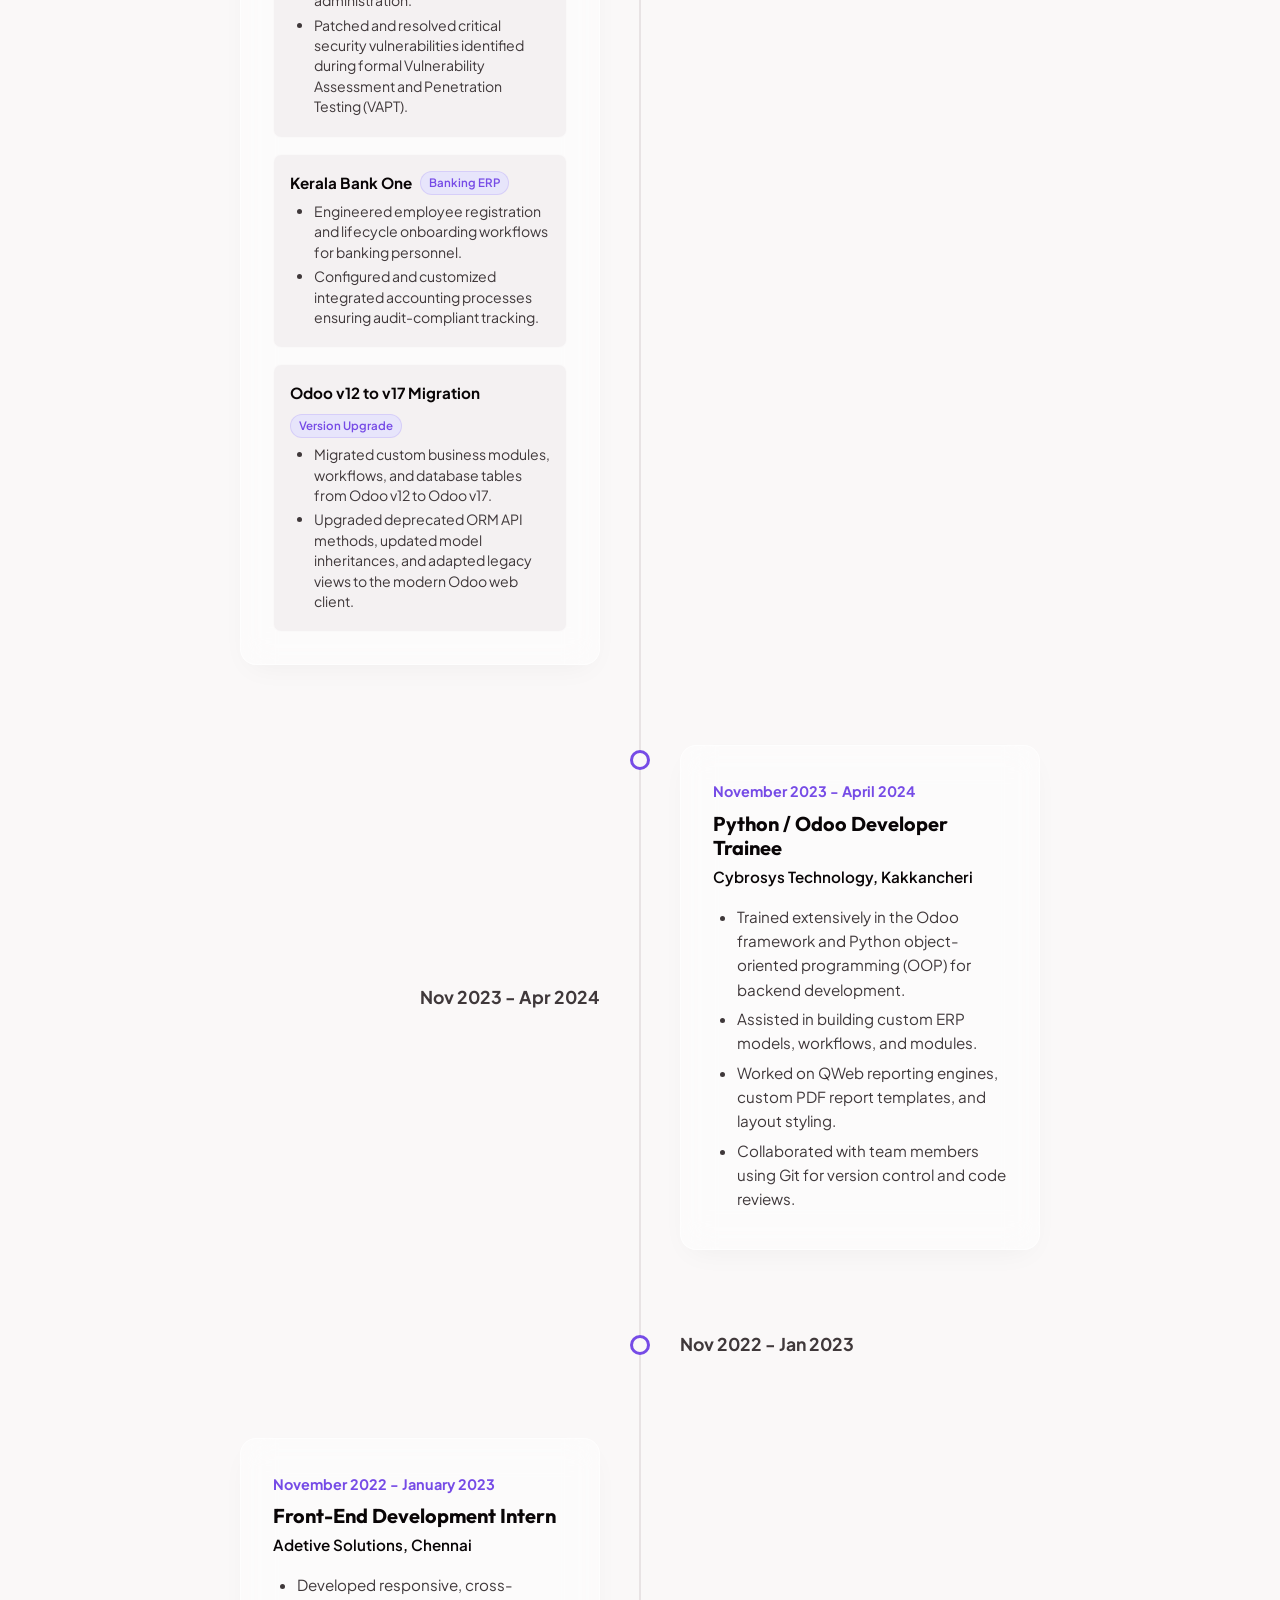
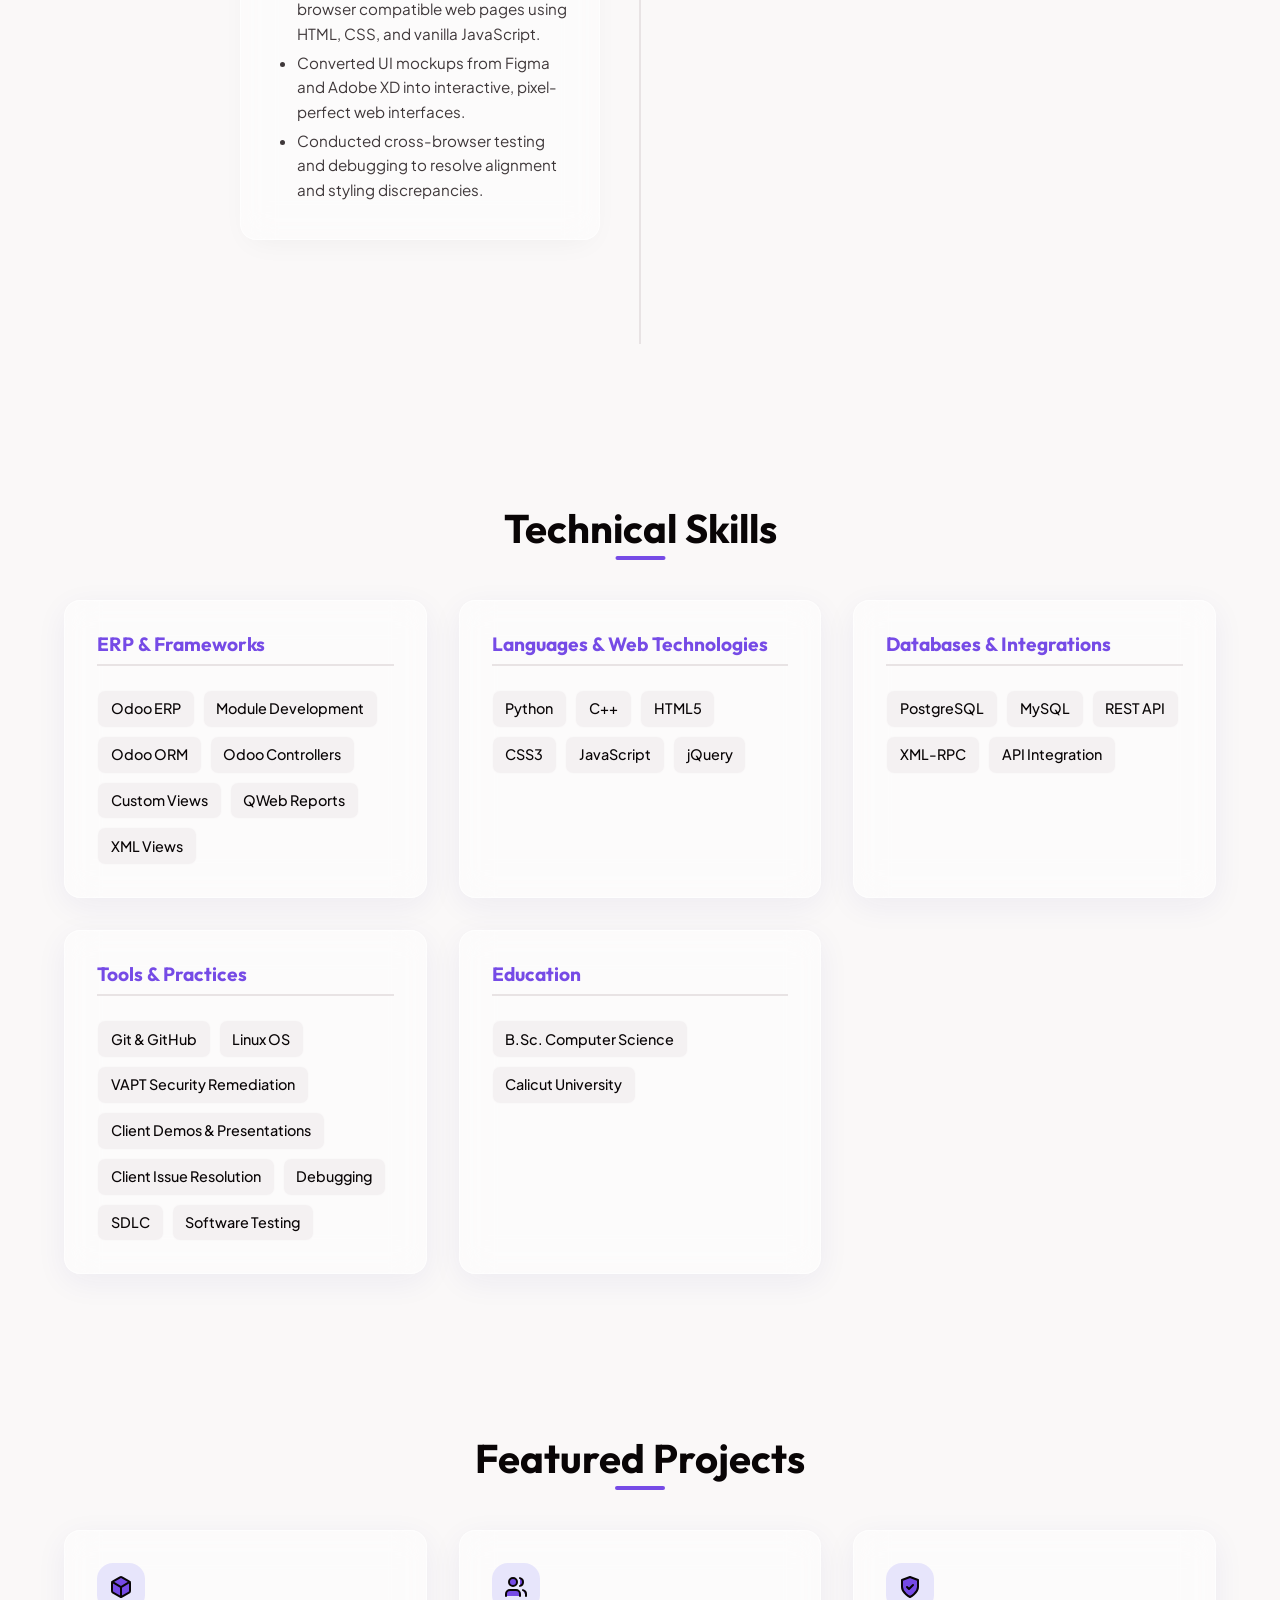
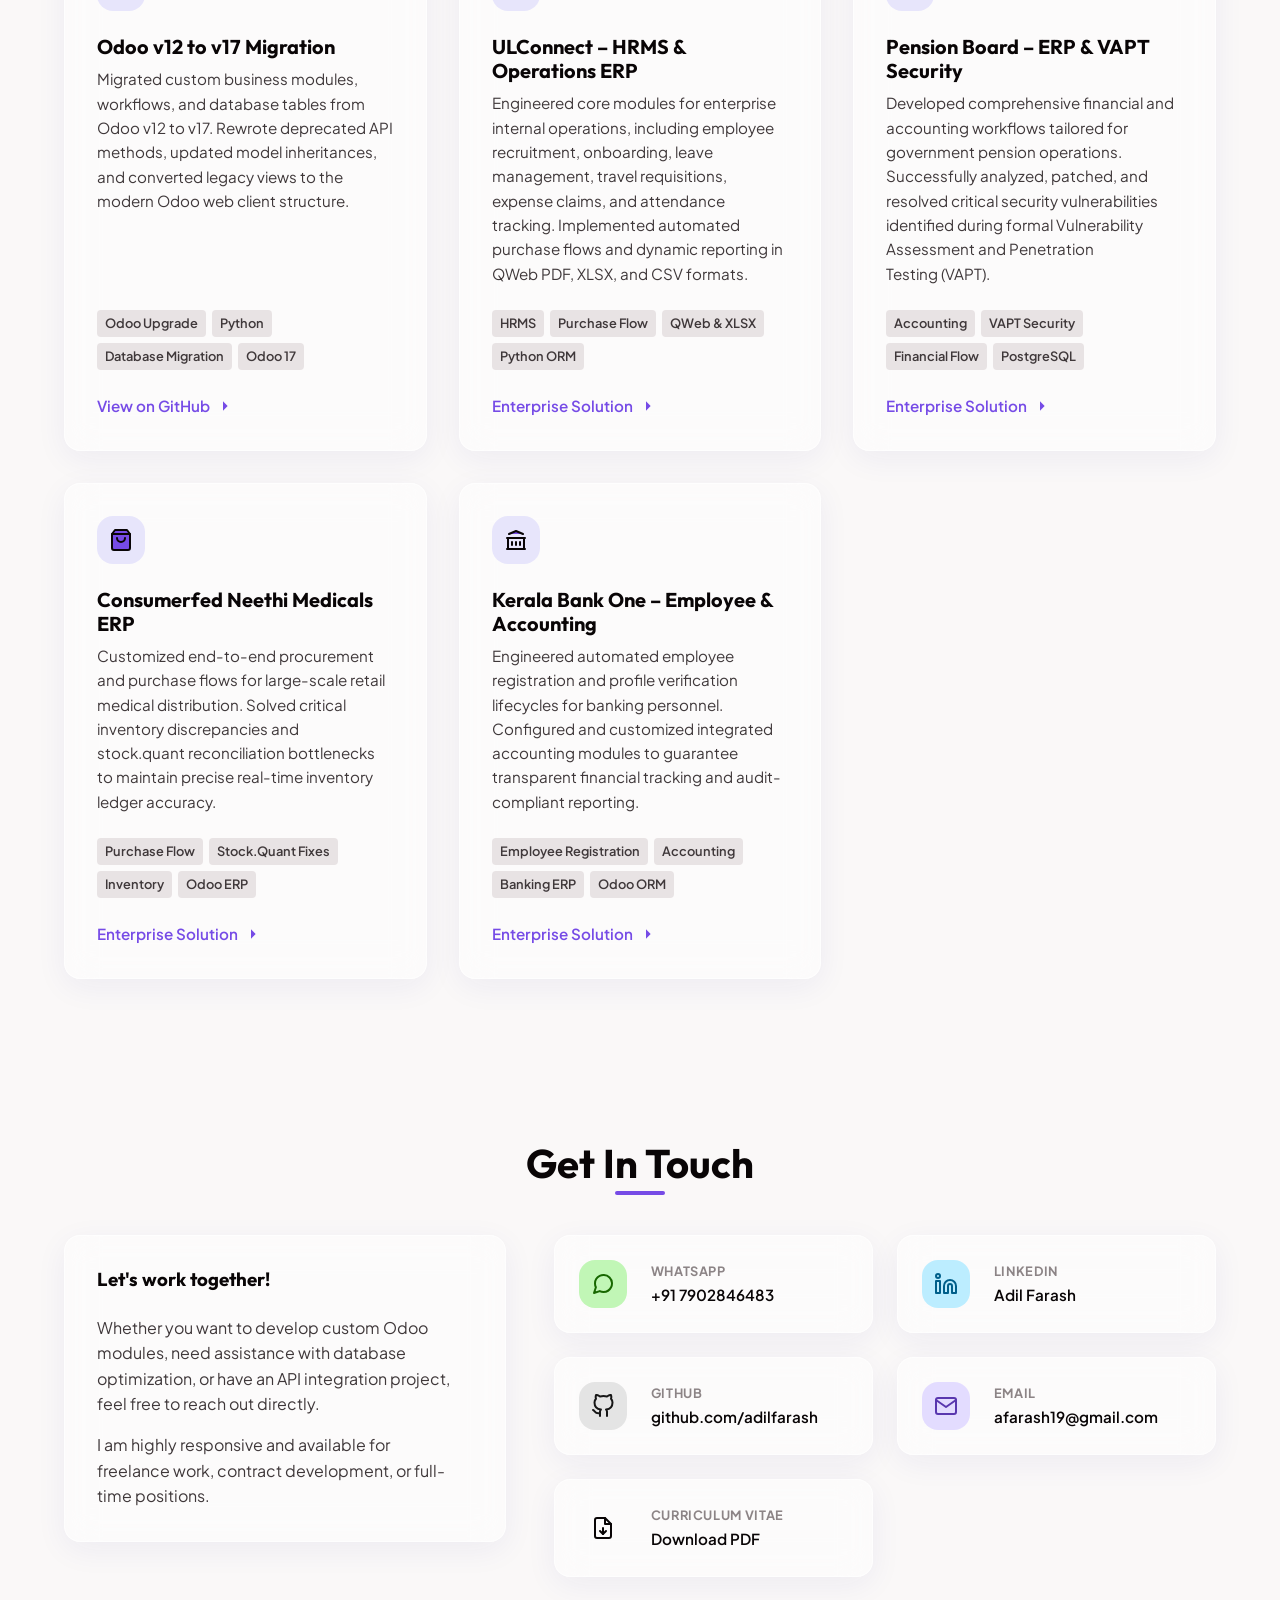
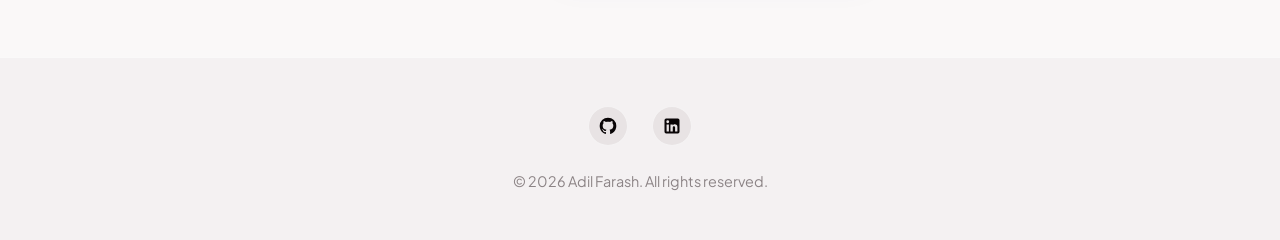
==== commit f999266b: "Add updated CV PDF download links across hero, navbar, and contact grid" ====
--- a/index.html
+++ b/index.html
@@ -36,6 +36,7 @@
           <li><a href="#skills">Skills</a></li>
           <li><a href="#projects">Projects</a></li>
           <li><a href="#contact">Contact</a></li>
+          <li><a href="Adil_Farash_CV.pdf" download="ADIL FARASH.pdf" target="_blank" style="color: var(--primary); font-weight: 600;">Download CV</a></li>
         </ul>
 
         <!-- Theme Toggle Button -->
@@ -74,7 +75,13 @@
         </p>
         <div class="hero-actions">
           <a href="#contact" class="btn btn-primary">Get In Touch</a>
-          <a href="Adil_Farash_CV.pdf" download="Adil_Farash_CV.pdf" class="btn btn-outline">Download CV</a>
+          <a href="Adil_Farash_CV.pdf" download="ADIL FARASH.pdf" target="_blank" class="btn btn-outline" id="download-cv-btn">
+            <svg style="width: 17px; height: 17px; vertical-align: -2px; margin-right: 6px; display: inline-block;" viewBox="0 0 24 24" fill="none" stroke="currentColor" stroke-width="2" stroke-linecap="round" stroke-linejoin="round">
+              <path d="M21 15v4a2 2 0 0 1-2 2H5a2 2 0 0 1-2-2v-4"></path>
+              <polyline points="7 10 12 15 17 10"></polyline>
+              <line x1="12" y1="15" x2="12" y2="3"></line>
+            </svg>Download CV
+          </a>
           <a href="#experience" class="btn btn-outline">View My Work</a>
         </div>
       </div>
@@ -533,6 +540,22 @@
             </div>
           </a>
 
+          <!-- Download CV Card -->
+          <a href="Adil_Farash_CV.pdf" download="ADIL FARASH.pdf" target="_blank" class="glass-card contact-link-item" aria-label="Download CV PDF">
+            <div class="contact-item-icon" style="color: var(--primary);">
+              <svg viewBox="0 0 24 24" fill="none" stroke="currentColor" stroke-width="2" stroke-linecap="round" stroke-linejoin="round">
+                <path d="M14 2H6a2 2 0 0 0-2 2v16a2 2 0 0 0 2 2h12a2 2 0 0 0 2-2V8z"></path>
+                <polyline points="14 2 14 8 20 8"></polyline>
+                <line x1="12" y1="18" x2="12" y2="12"></line>
+                <polyline points="9 15 12 18 15 15"></polyline>
+              </svg>
+            </div>
+            <div class="contact-item-info">
+              <span class="contact-item-label">Curriculum Vitae</span>
+              <span class="contact-item-value">Download PDF</span>
+            </div>
+          </a>
+
         </div>
 
       </div>
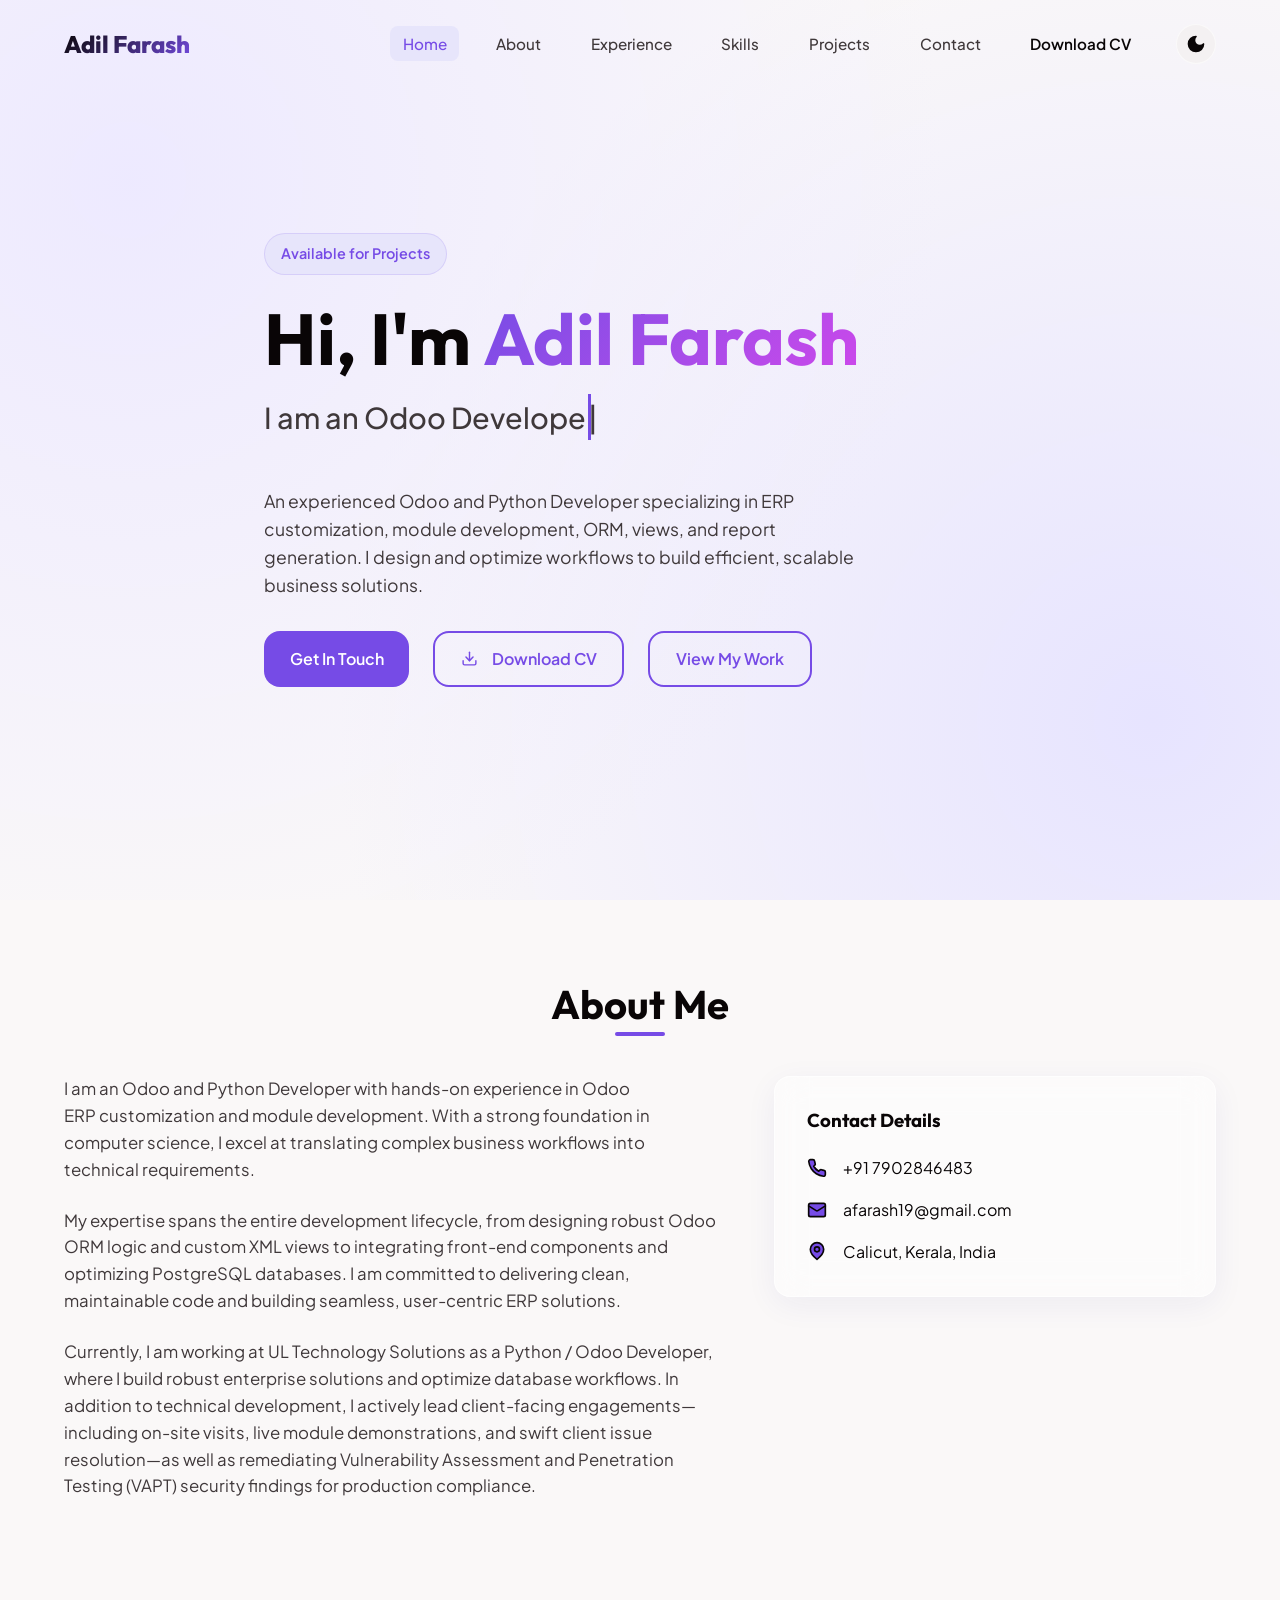
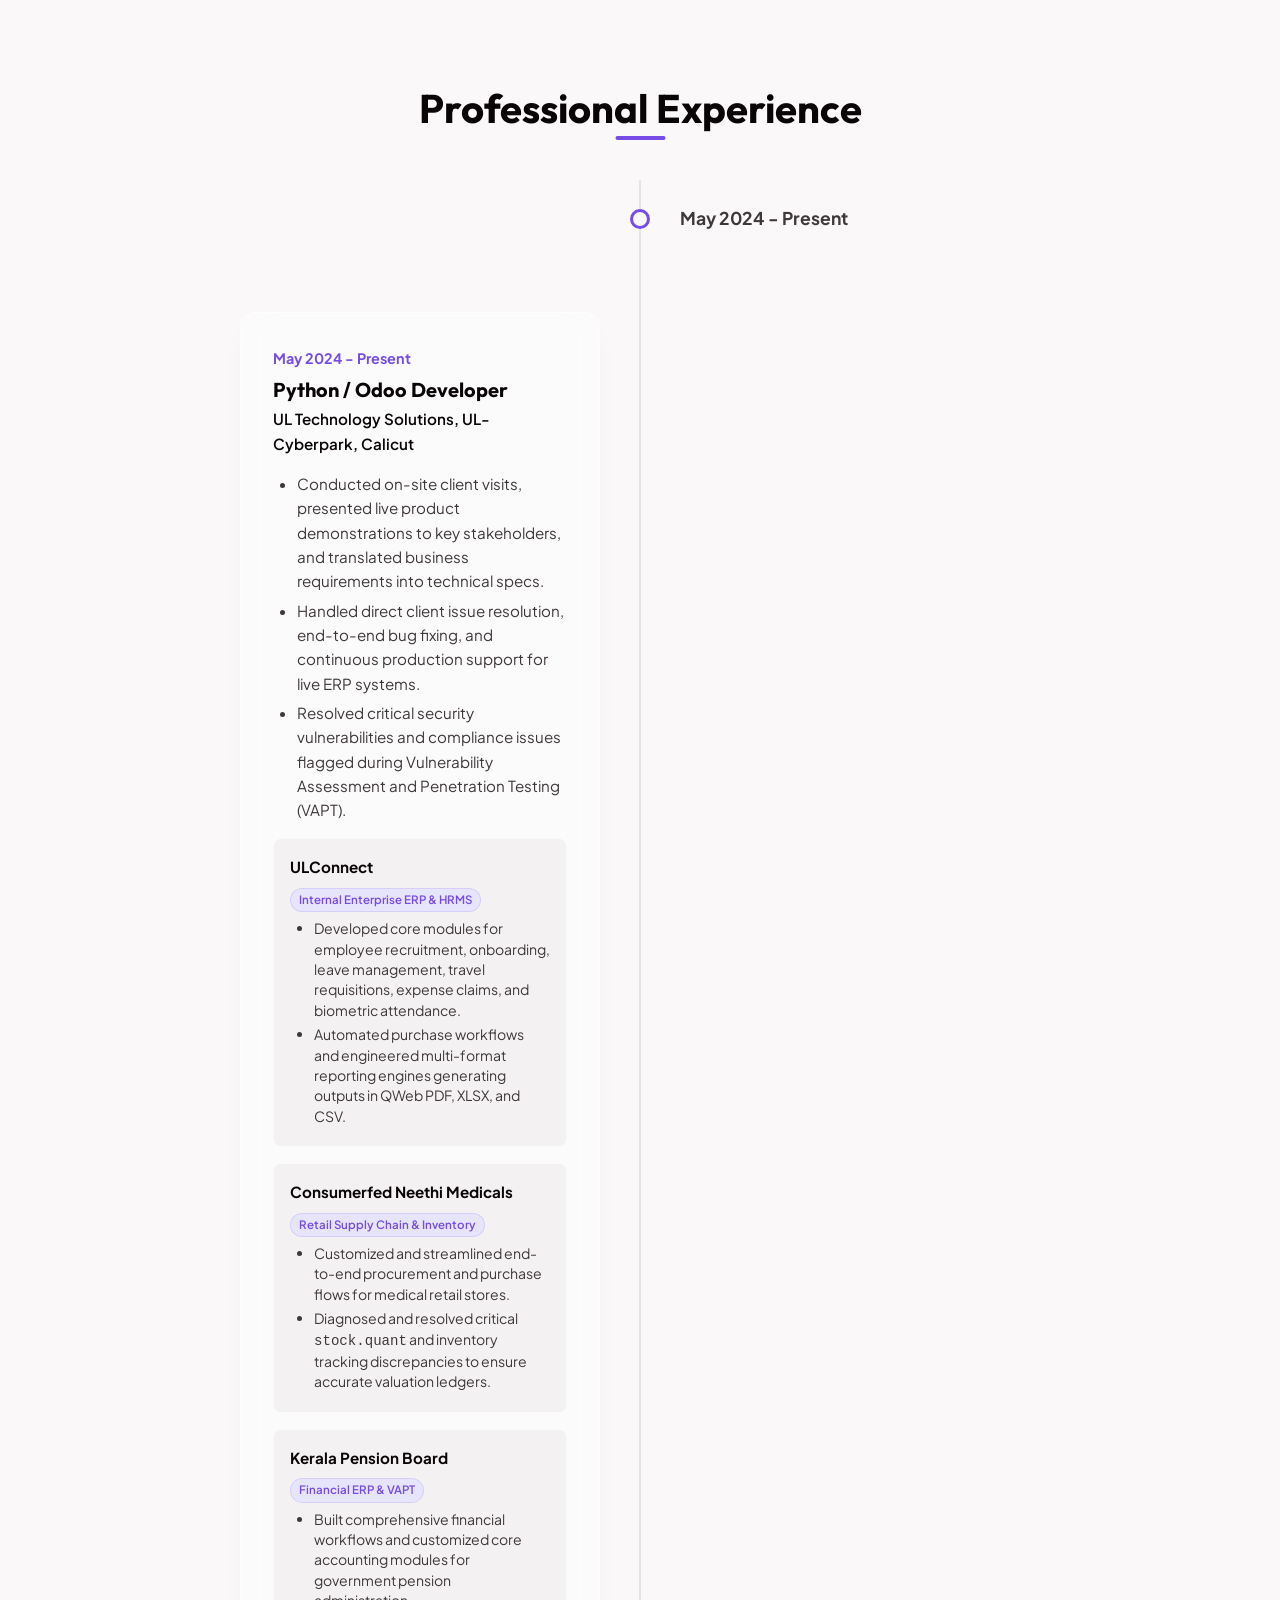
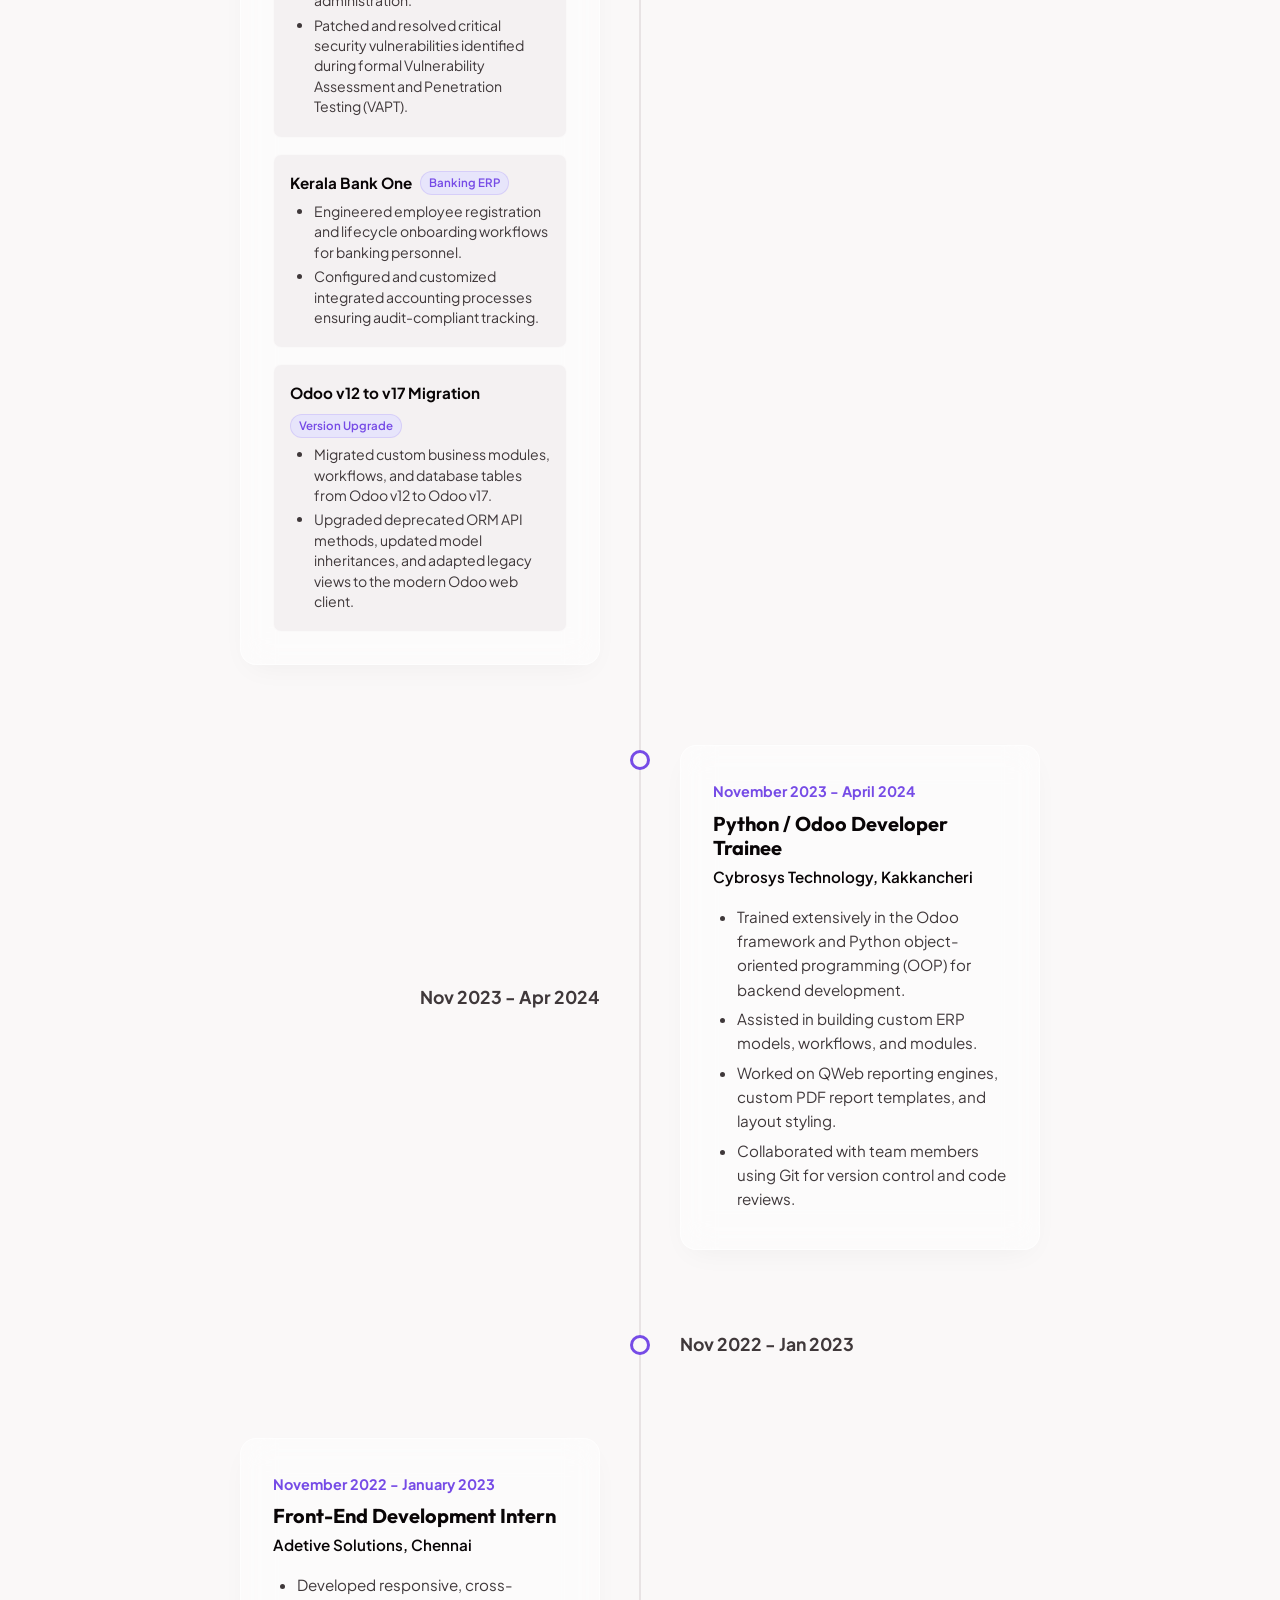
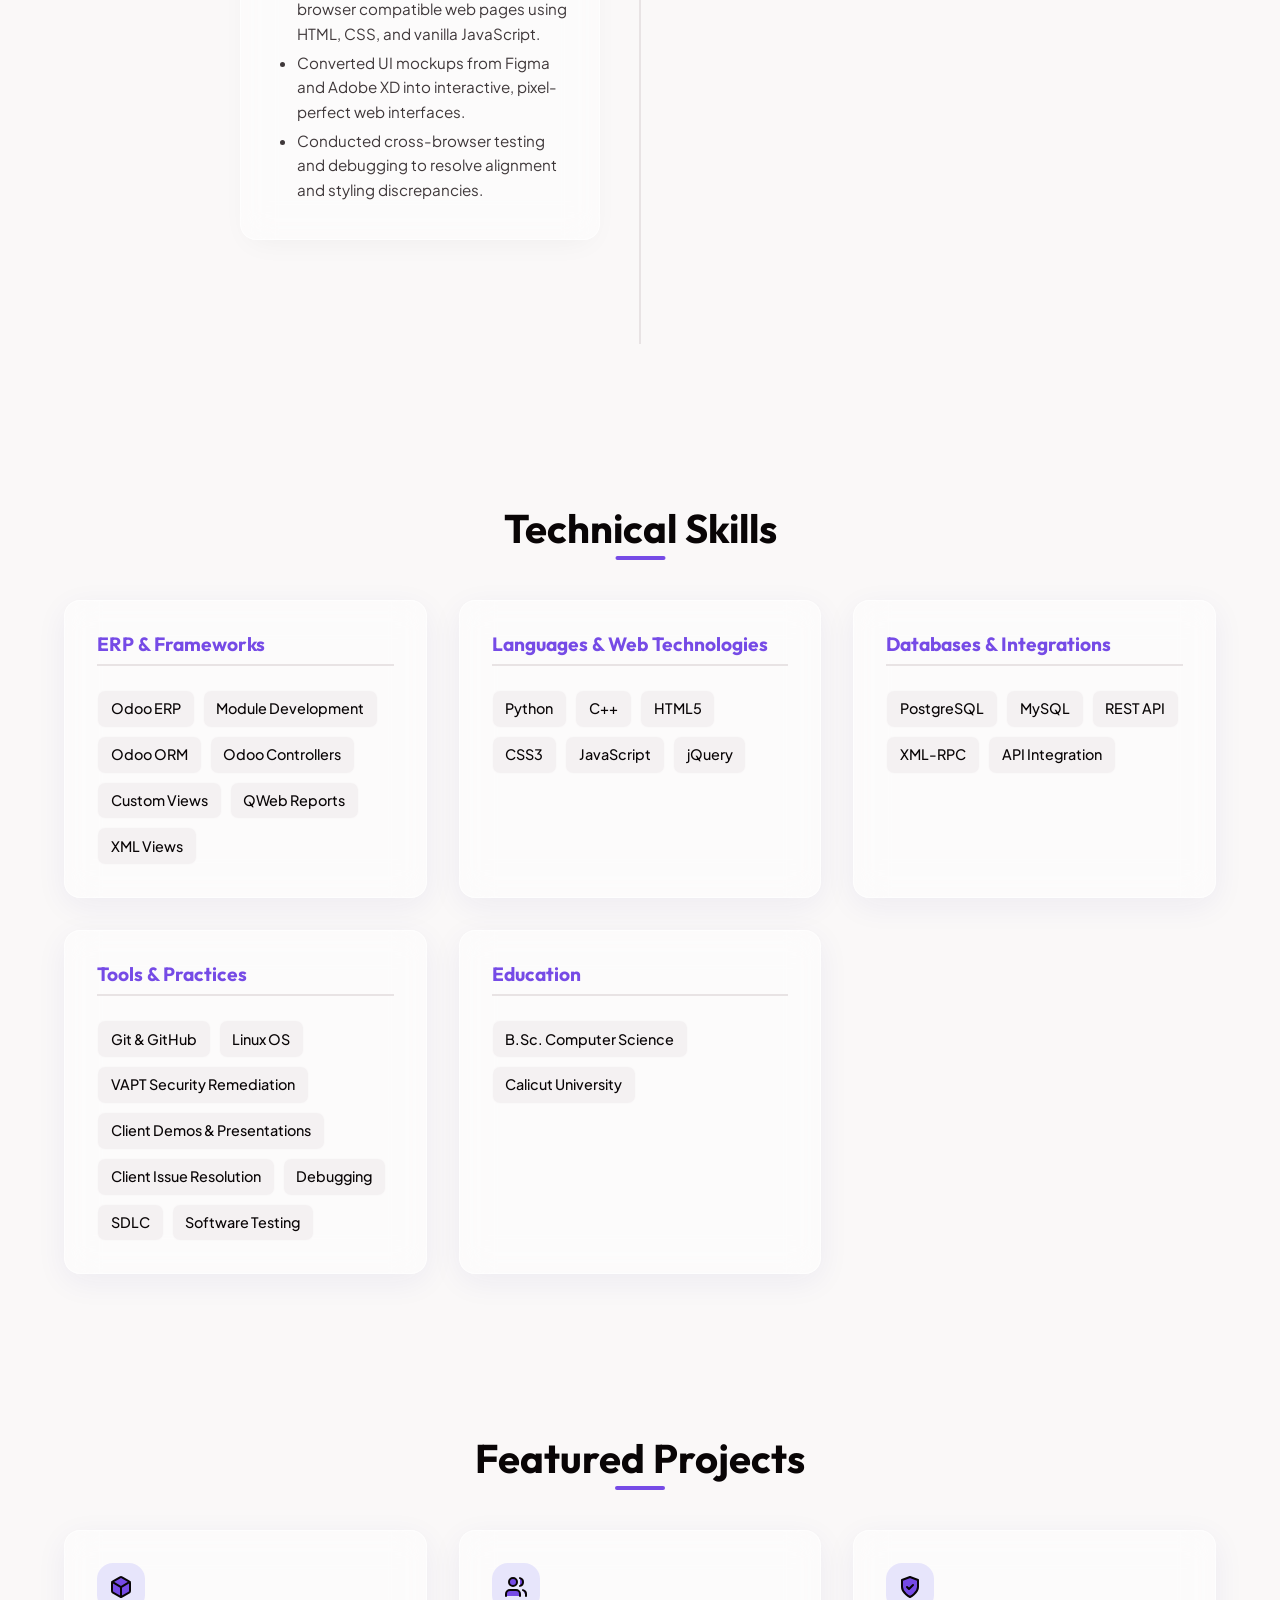
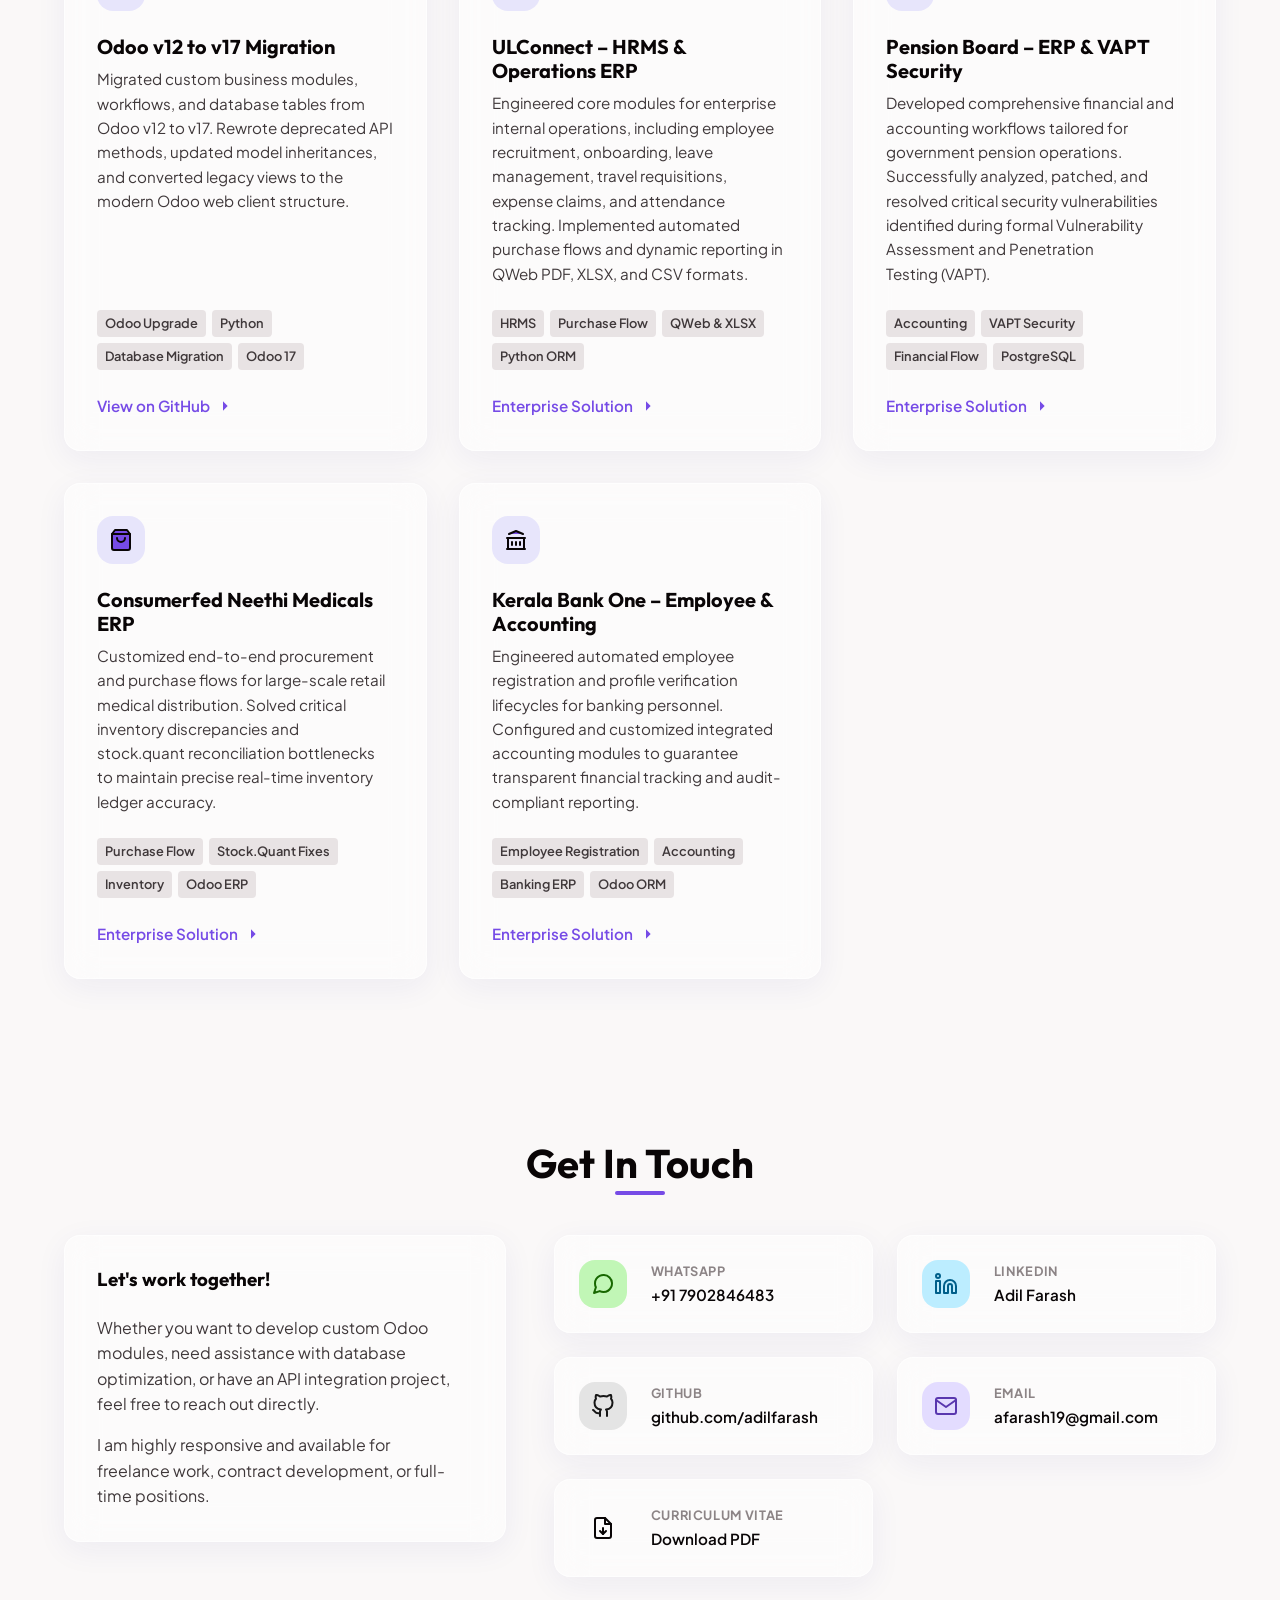
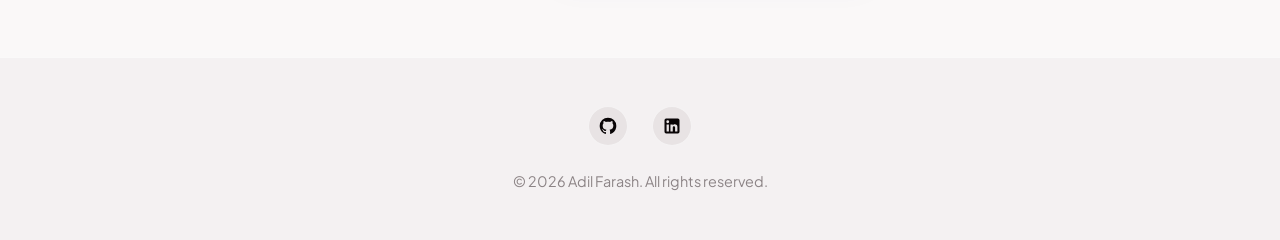
==== commit 4319809b: "Update download button links to Adil_Farash_CV_Updated.pdf" ====
--- a/index.html
+++ b/index.html
@@ -36,7 +36,7 @@
           <li><a href="#skills">Skills</a></li>
           <li><a href="#projects">Projects</a></li>
           <li><a href="#contact">Contact</a></li>
-          <li><a href="Adil_Farash_CV.pdf" download="ADIL FARASH.pdf" target="_blank" style="color: var(--primary); font-weight: 600;">Download CV</a></li>
+          <li><a href="Adil_Farash_CV_Updated.pdf" download="Adil_Farash_CV_Updated.pdf" target="_blank" style="color: var(--primary); font-weight: 600;">Download CV</a></li>
         </ul>
 
         <!-- Theme Toggle Button -->
@@ -75,7 +75,7 @@
         </p>
         <div class="hero-actions">
           <a href="#contact" class="btn btn-primary">Get In Touch</a>
-          <a href="Adil_Farash_CV.pdf" download="ADIL FARASH.pdf" target="_blank" class="btn btn-outline" id="download-cv-btn">
+          <a href="Adil_Farash_CV_Updated.pdf" download="Adil_Farash_CV_Updated.pdf" target="_blank" class="btn btn-outline" id="download-cv-btn">
             <svg style="width: 17px; height: 17px; vertical-align: -2px; margin-right: 6px; display: inline-block;" viewBox="0 0 24 24" fill="none" stroke="currentColor" stroke-width="2" stroke-linecap="round" stroke-linejoin="round">
               <path d="M21 15v4a2 2 0 0 1-2 2H5a2 2 0 0 1-2-2v-4"></path>
               <polyline points="7 10 12 15 17 10"></polyline>
@@ -541,7 +541,7 @@
           </a>
 
           <!-- Download CV Card -->
-          <a href="Adil_Farash_CV.pdf" download="ADIL FARASH.pdf" target="_blank" class="glass-card contact-link-item" aria-label="Download CV PDF">
+          <a href="Adil_Farash_CV_Updated.pdf" download="Adil_Farash_CV_Updated.pdf" target="_blank" class="glass-card contact-link-item" aria-label="Download CV PDF">
             <div class="contact-item-icon" style="color: var(--primary);">
               <svg viewBox="0 0 24 24" fill="none" stroke="currentColor" stroke-width="2" stroke-linecap="round" stroke-linejoin="round">
                 <path d="M14 2H6a2 2 0 0 0-2 2v16a2 2 0 0 0 2 2h12a2 2 0 0 0 2-2V8z"></path>
